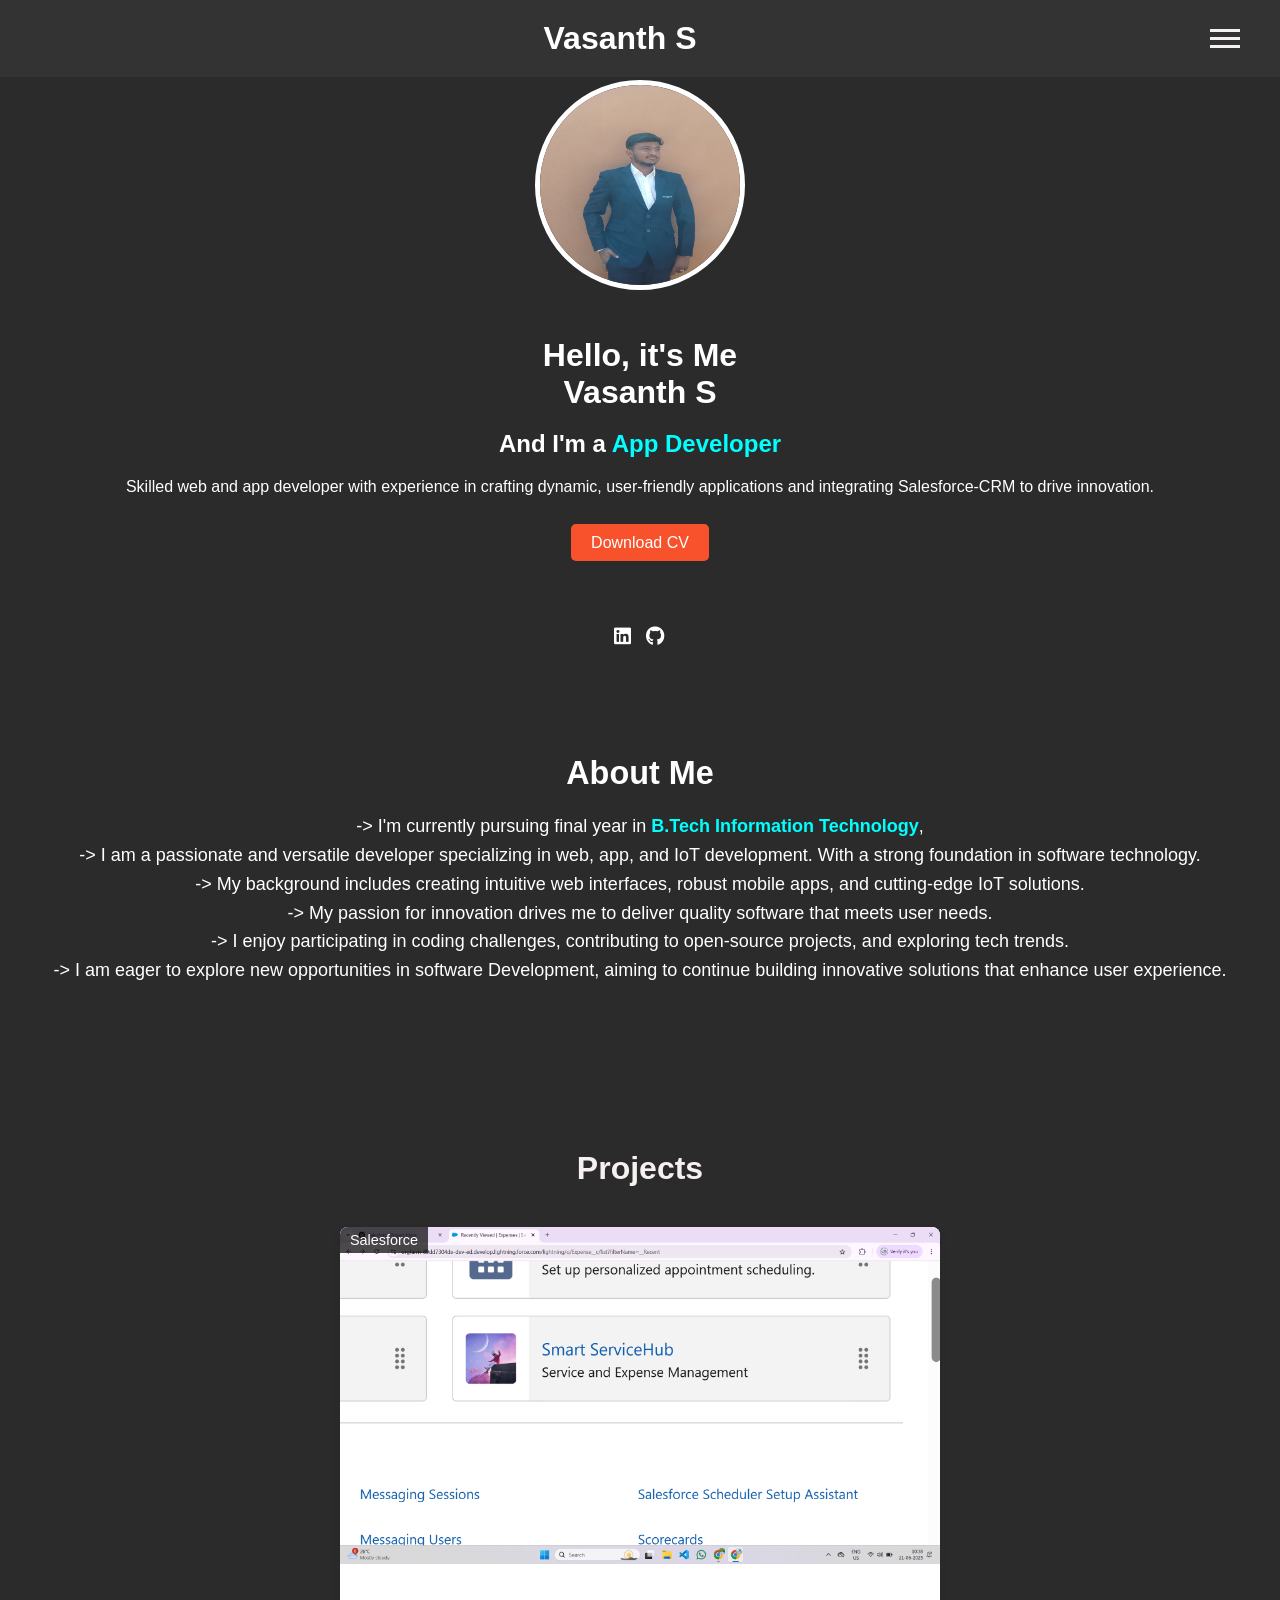
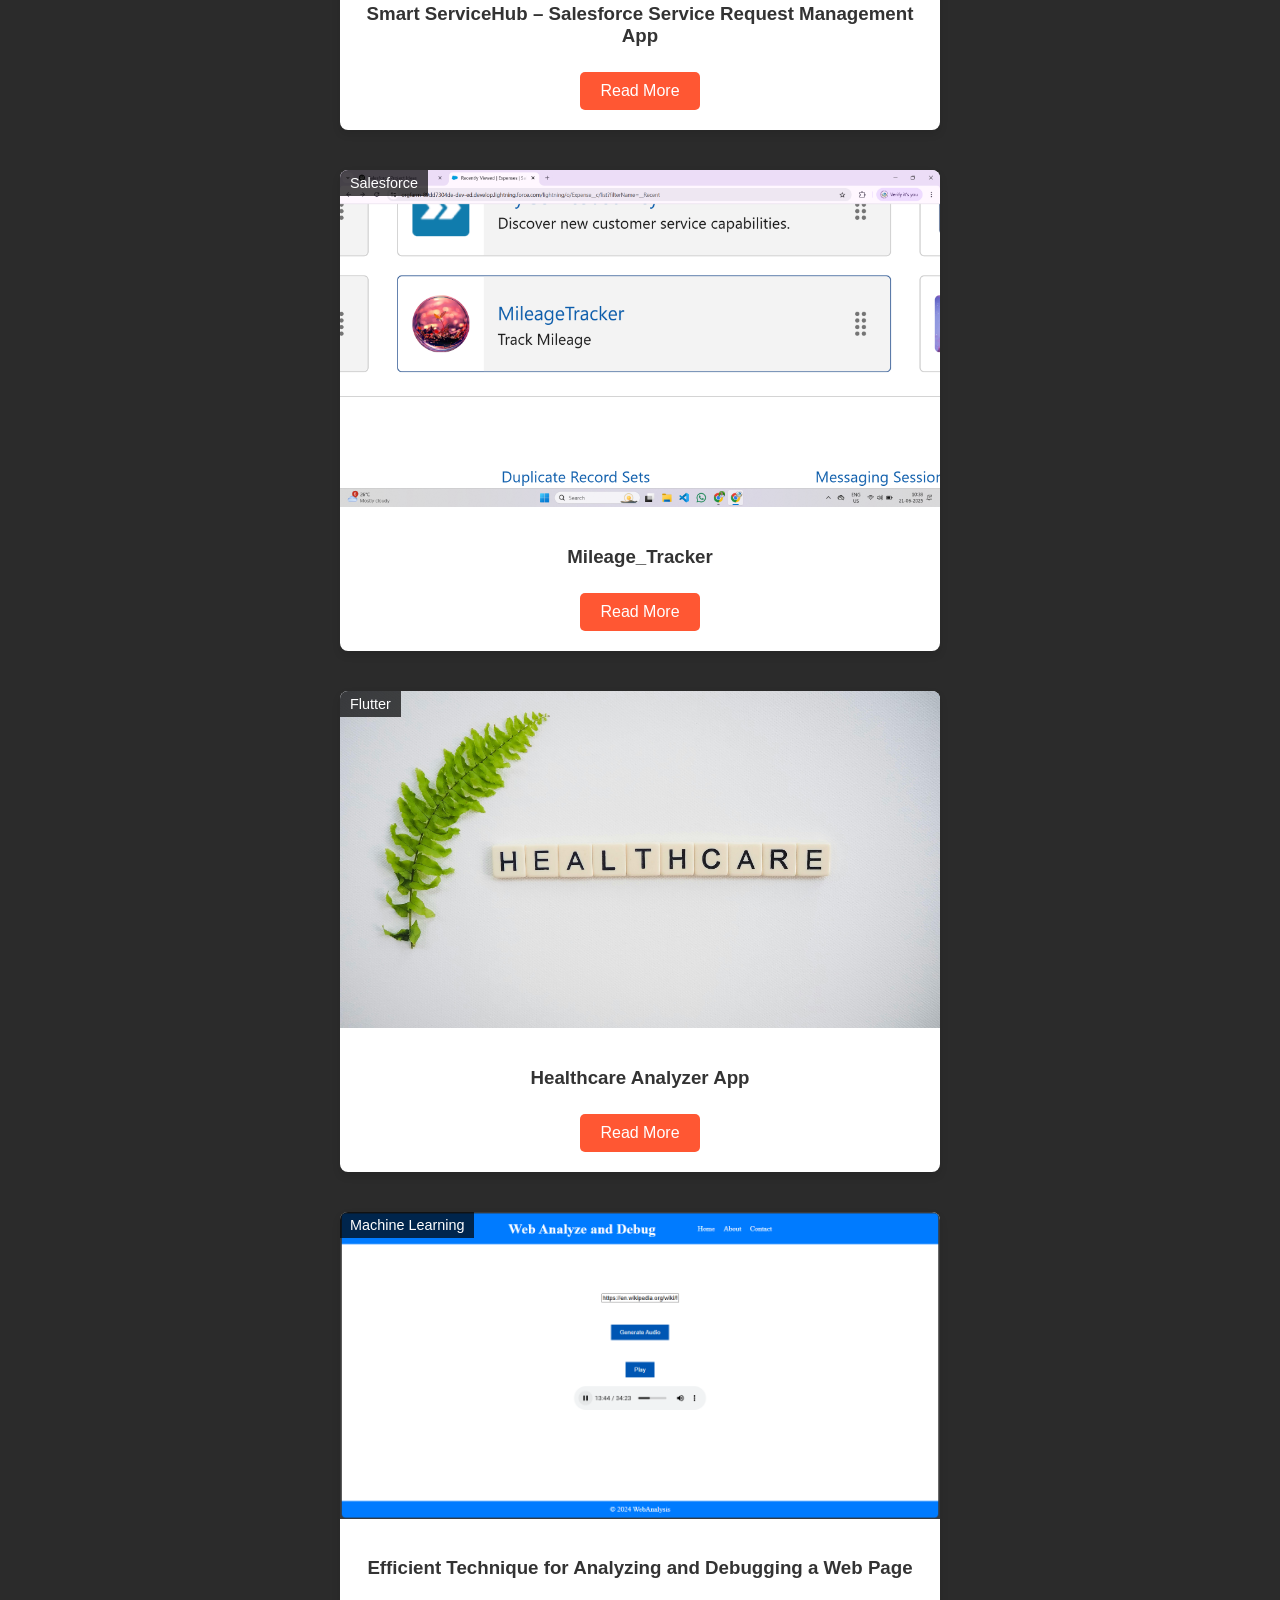
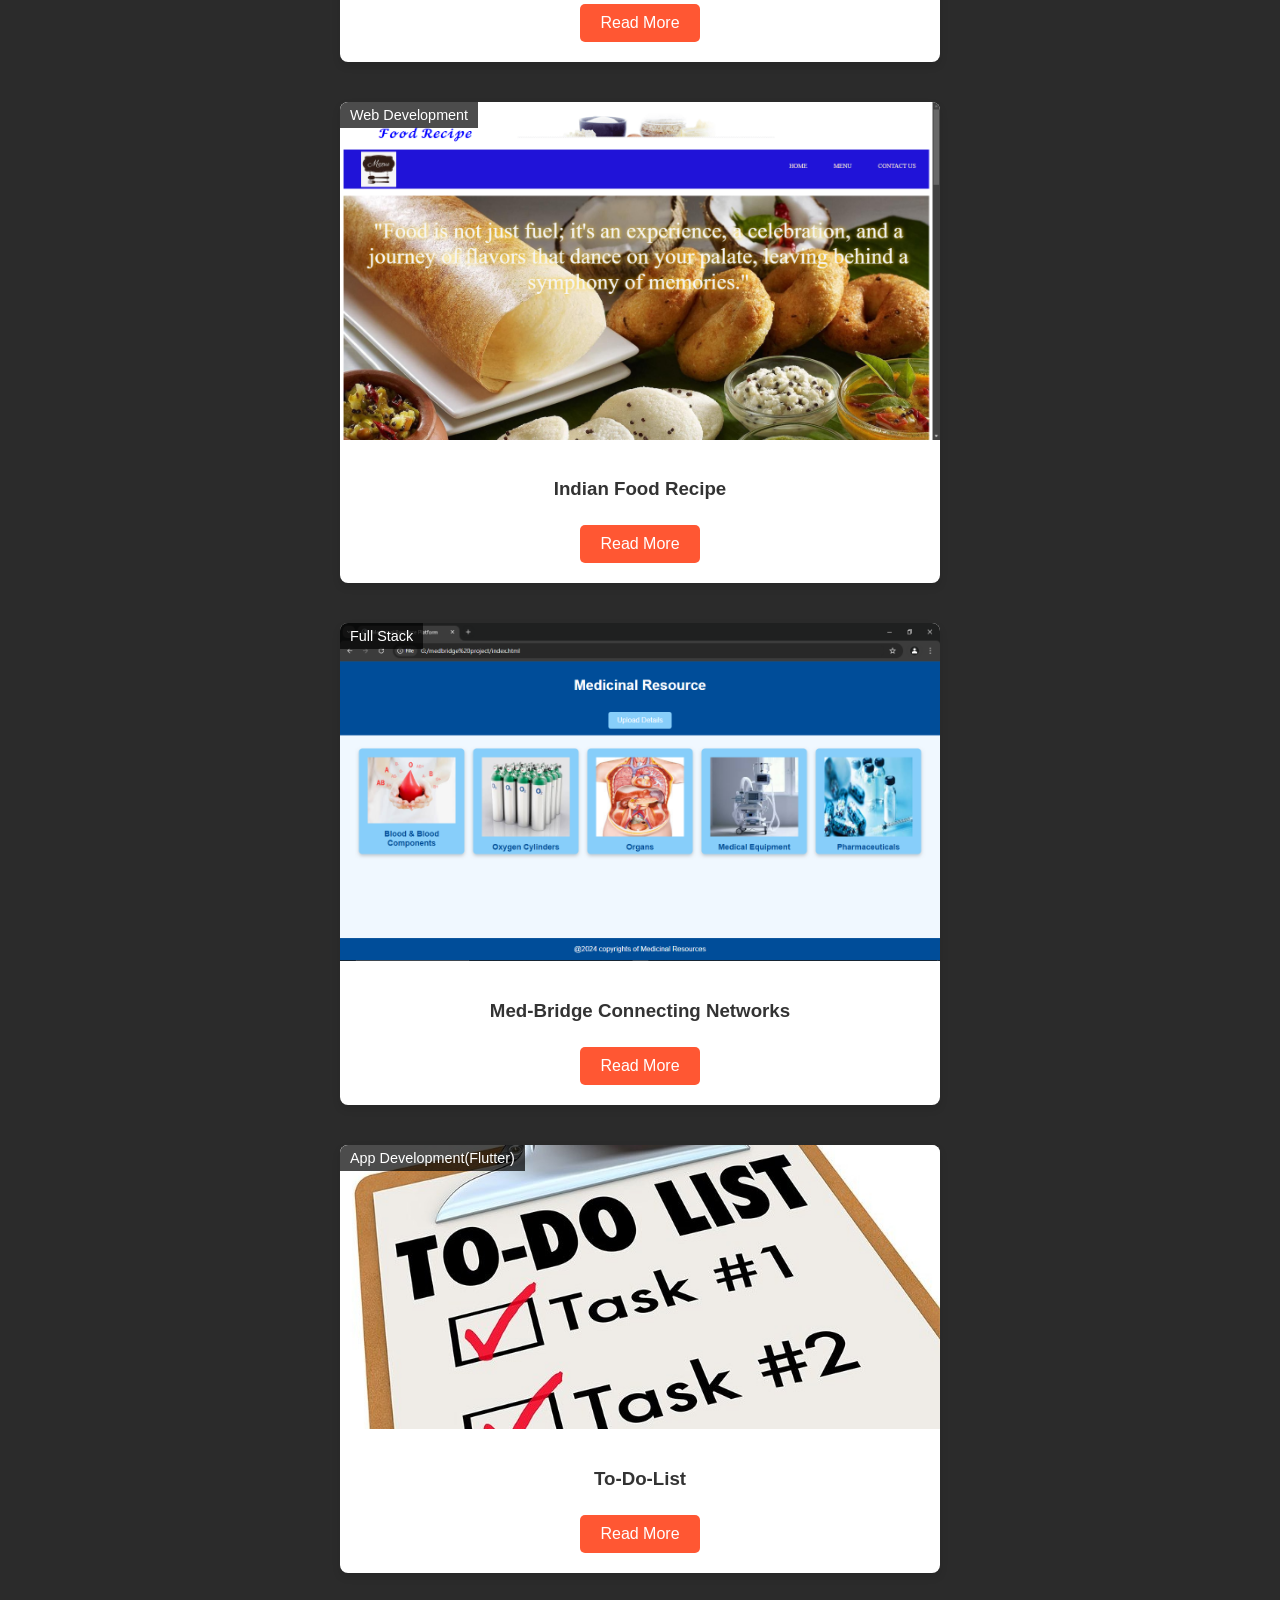
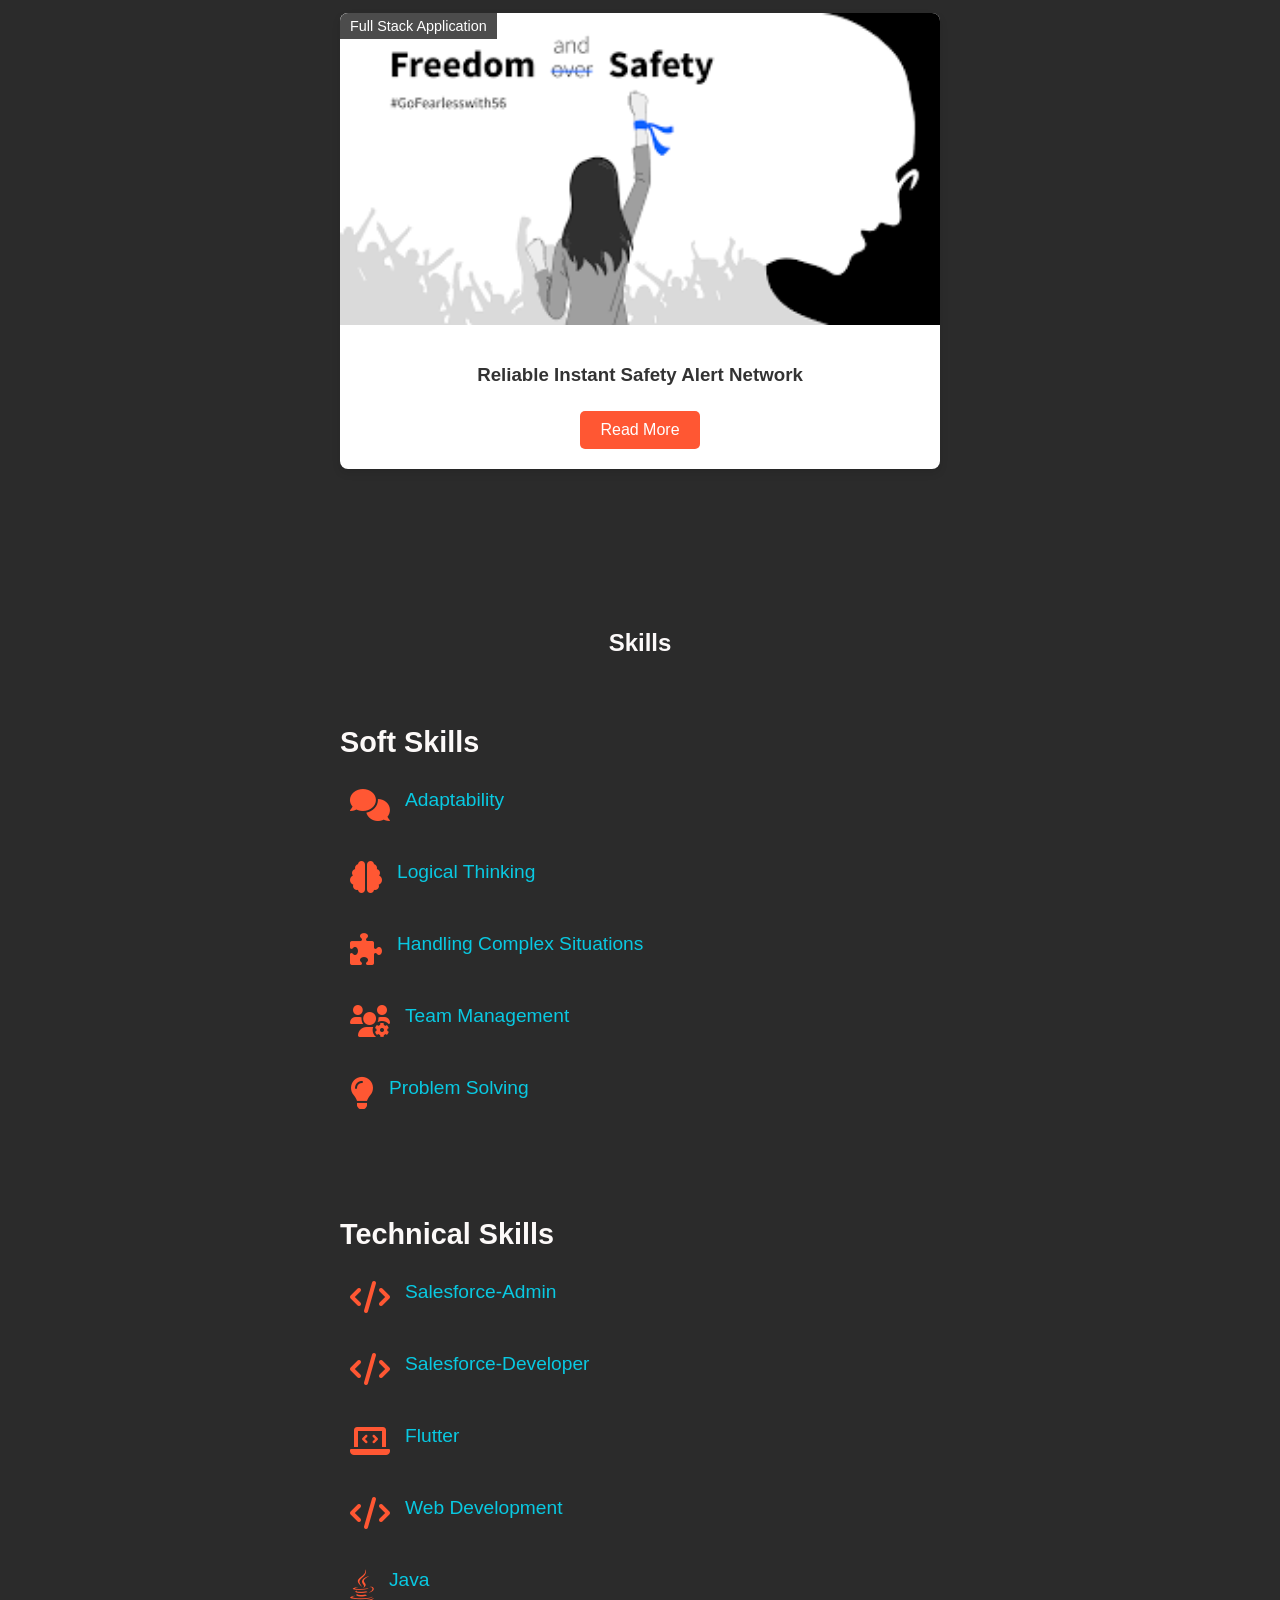
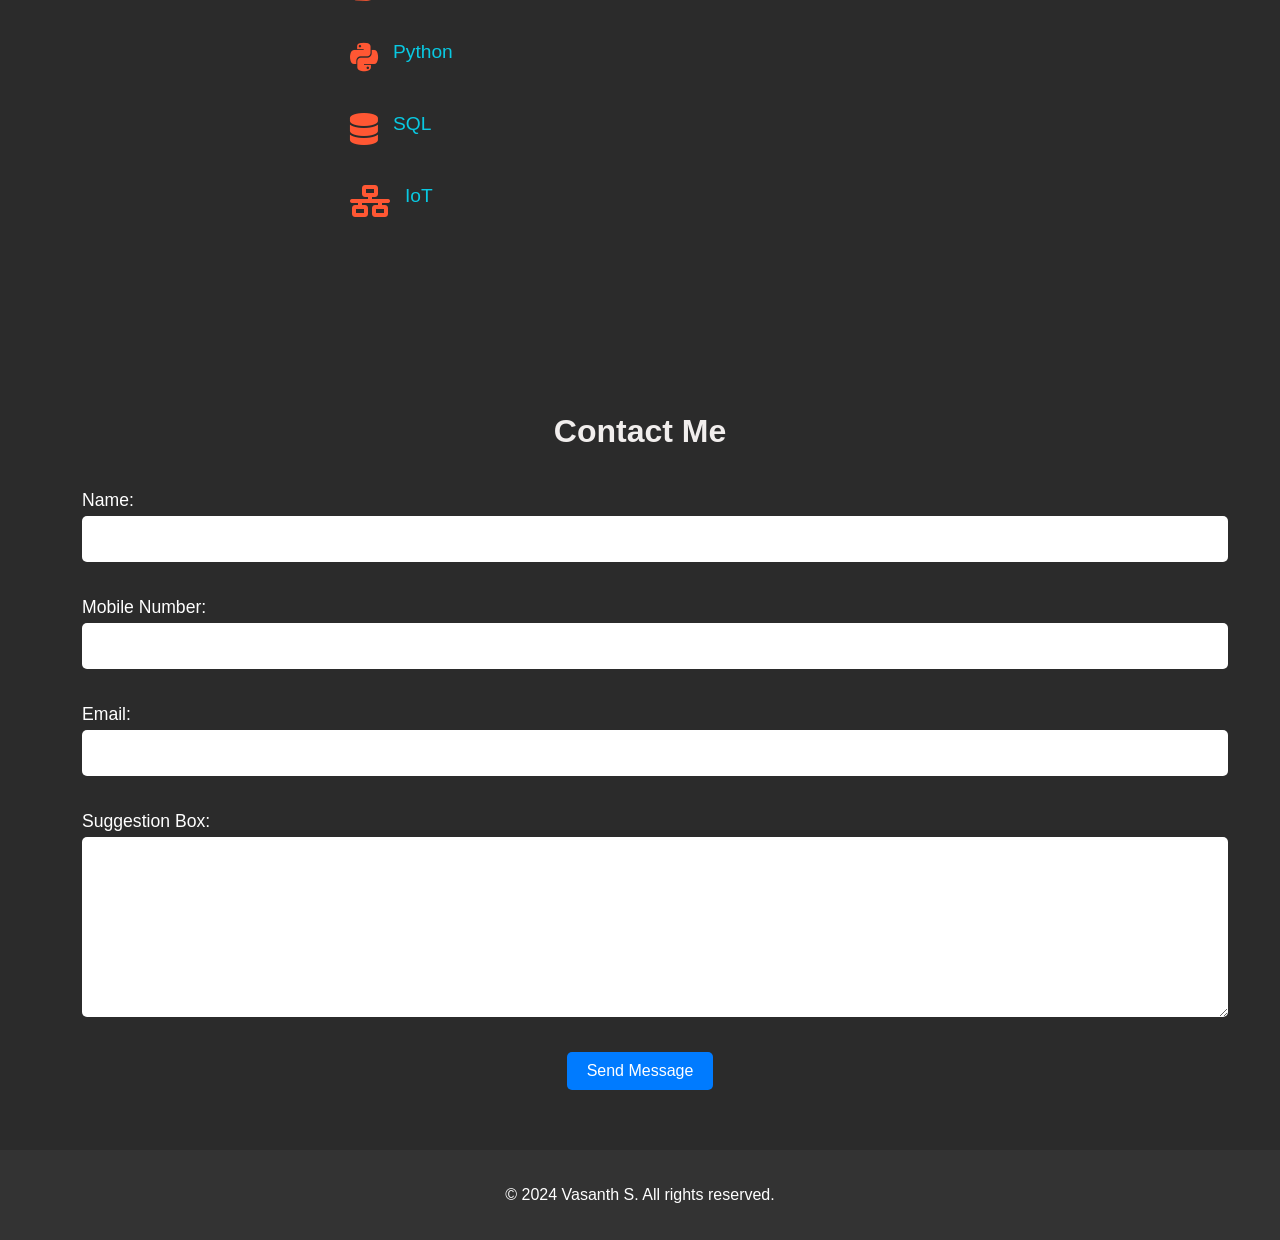
==== index.html @ 9c2713e1 "Update index.html" ====
<!DOCTYPE html>
<html lang="en">

<head>
  <meta charset="UTF-8">
  <meta name="viewport" content="width=device-width, initial-scale=1.0">

  <title>Vasanth Profile</title>
  <link rel="icon" href="./image/logo.png">
  <link rel="stylesheet" href="style.css">
  <!-- Updated Font Awesome CDN link -->
  <link rel="stylesheet" href="https://cdnjs.cloudflare.com/ajax/libs/font-awesome/6.0.0-beta3/css/all.min.css">
</head>

<body>
  <!-- Navigation Bar -->
  <nav class="navbar">
    <div class="container">
      <div class="brand">
        <a href="#"><b>Vasanth S</b></a>
      </div>
      <div class="hamburger-menu" onclick="toggleNav()">
        <span></span>
        <span></span>
        <span></span>
      </div>
      <ul class="nav-links">
        <li><a href="#home">Home</a></li>
        <li><a href="#about">About</a></li>
        <li><a href="#projects">Projects</a></li>
        <li><a href="#skills">Skills</a></li>
        <li><a href="#contact">Contact</a></li>
      </ul>
    </div>
  </nav>

  <!-- Side Navigation -->
  <div id="side-nav" class="side-nav">
    <a href="javascript:void(0)" class="closebtn" onclick="toggleNav()">&times;</a>
    <a href="#home" onclick="closeNav()">Home</a>
    <a href="#about" onclick="closeNav()">About</a>
    <a href="#projects" onclick="closeNav()">Projects</a>
    <a href="#skills" onclick="closeNav()">Skills</a>
    <a href="#contact" onclick="closeNav()">Contact</a>
  </div>

  <!-- Home Section -->
  <section id="home" class="home-section">
    <div class="container">
      <div class="home-content">
        <!-- Left side: Information -->
        <div class="info">
          <h1>Hello, it's Me<br>Vasanth S</h1>
          <h2>And I'm a <span class="text"></span></h2>
          <p>Skilled web and app developer with experience in crafting dynamic, user-friendly applications and integrating Salesforce-CRM to drive innovation.</p><br>
          <a href="./Vasanth_Resume_Image.pdf" download="Vasanth_Resume_Image.pdf" class="btn">Download CV</a>
          <br><br><br><br>
          <!-- Social Media Icons -->
          <div class="social-icons">
            <a href="https://www.linkedin.com/in/vasanth-s-5a1556246/" target="_blank" class="social-link">
              <i class="fab fa-linkedin"></i>
            </a>
            <a href="https://github.com/vasanthvnr" target="_blank" class="social-link">
              <i class="fab fa-github"></i>
            </a>
          </div>
        </div>
        <!-- Right side: Image -->
        <div class="image-container">
          <img src="./image/vasanthport.jpg" alt="Vasanth S" class="profile-image">
        </div>
      </div>
    </div>
  </section>

  <!-- About Section -->
  <section id="about" class="about-section">
    <div class="container">
      <div class="about-content">
        <div class="about-text">
          <h2>About Me</h2>
          <p>-> I'm currently pursuing final year in <b style="color: aqua;">B.Tech Information Technology</b>,<br>-> I am a passionate and versatile developer specializing in web, app, and IoT development. With a strong foundation in software technology.<br>-> My background includes creating intuitive web interfaces, robust mobile apps, and cutting-edge IoT solutions. <br>-> My passion for innovation drives me to deliver quality software that meets user needs. <br>-> I enjoy participating in coding challenges, contributing to open-source projects, and exploring tech trends. <br>-> I am eager to explore new opportunities in software Development, aiming to continue building innovative solutions that enhance user experience.</p>
        </div>
      </div>
    </div>
  </section>

  <!-- Projects Section -->
  <section id="projects" class="projects-section">
    <div class="container">
      <h2>Projects</h2>
      <div class="projects-grid">
         <!-- Project 1 -->
        <div class="project-card">
          <div class="project-domain">Salesforce</div>
          <img src="./image/ServiceHub.png" alt="ServiceHub">
          <div class="project-info">
            <h3>Smart ServiceHub – Salesforce Service Request Management App</h3>
            <a href="https://github.com/vasanthvnr/Smart-ServiceHub-Salesforce" class="read-more-btn">Read More</a>
          </div>
        </div>
         <!-- Project 2 -->
        <div class="project-card">
          <div class="project-domain">Salesforce</div>
          <img src="./image/Mileage_tracker.png" alt="Mileage Tracker">
          <div class="project-info">
            <h3>Mileage_Tracker</h3>
            <a href="https://www.linkedin.com/posts/vasanth-s-5a1556246_lightninguiapplication-salesforce-salesforcedeveloper-activity-7340769983829811200-o_sw?utm_source=share&utm_medium=member_desktop&rcm=ACoAADzzHMkB-2MlUiKPrvwFEKq-BdpG_4LM0is" class="read-more-btn">Read More</a>
          </div>
        </div>

         <!-- Project 3 -->
        <div class="project-card">
          <div class="project-domain">Flutter</div>
          <img src="./image/health_care.jpg" alt="Health_care">
          <div class="project-info">
            <h3>Healthcare Analyzer App</h3>
            <a href="https://github.com/vasanthvnr/health_care" class="read-more-btn">Read More</a>
          </div>
        </div>
        
        <!-- Project 4 -->
        <div class="project-card">
          <div class="project-domain">Machine Learning</div>
          <img src="./image/Web Analysis.png" alt="Web Page Analyzis">
          <div class="project-info">
            <h3>Efficient Technique for Analyzing and Debugging a Web Page</h3>
            <a href="https://github.com/vasanthvnr/Analysis-and-Debugging-Web-Page" class="read-more-btn">Read More</a>
          </div>
        </div>


        <!-- Project 5 -->
        <div class="project-card">
          <div class="project-domain">Web Development</div>
          <img src="./image/Indian food recipe.png" alt="Food Recipe">
          <div class="project-info">
            <h3>Indian Food Recipe</h3>
            <a href="https://github.com/vasanthvnr/Indian-Receipe-Book" class="read-more-btn">Read More</a>
          </div>
        </div>

        <!-- Project 6 -->
        <div class="project-card">
          <div class="project-domain">Full Stack</div>
          <img src="./image/medbridge.png" alt="Med-Bridge Connections">
          <div class="project-info">
            <h3>Med-Bridge Connecting Networks</h3>
            <a href="https://github.com/vasanthvnr/Med-Bridge-Connecting-Networks" class="read-more-btn">Read More</a>
          </div>
        </div>

        <!-- Project 7 -->
        <div class="project-card">
          <div class="project-domain">App Development(Flutter)</div>
          <img src="./image/todo-list.jpg" alt="To-Do-List">
          <div class="project-info">
            <h3>To-Do-List</h3>
            <a href="https://github.com/vasanthvnr/To-Do-App-using-Flutter" class="read-more-btn">Read More</a>
          </div>
        </div>

        <!-- Project 8 -->
        <div class="project-card">
          <div class="project-domain">Full Stack Application</div>
          <img src="./image/safety1.png" alt="Women_safety">
          <div class="project-info">
            <h3>Reliable Instant Safety Alert Network</h3>
            <a href="https://github.com/vasanthvnr/Women_Safety_App" class="read-more-btn">Read More</a>
          </div>
        </div>

      </div>
    </div>
  </section>

  <!-- Skills Section -->
  <section id="skills" class="skills-section">
    <div class="container">
      <h2>Skills</h2>
      <div class="skills-content">
        <!-- Left Side: Soft Skills -->
        <div class="skills-column normal-skills">
          <h3>Soft Skills</h3>
          <div class="skill">
            <i class="fas fa-comments skill-icon"></i>
            <span>Adaptability</span>
          </div>
          <div class="skill">
            <i class="fas fa-brain skill-icon"></i>
            <span>Logical Thinking</span>
          </div>
          <div class="skill">
            <i class="fas fa-puzzle-piece skill-icon"></i>
            <span>Handling Complex Situations</span>
          </div>
          <div class="skill">
            <i class="fas fa-users-cog skill-icon"></i>
            <span>Team Management</span>
          </div>
          <div class="skill">
            <i class="fas fa-lightbulb skill-icon"></i>
            <span>Problem Solving</span>
          </div>
        </div>

        <!-- Right Side: Technical Skills -->
        <div class="skills-column technical-skills">
          <h3>Technical Skills</h3>
          <div class="skill">
            <i class="fas fa-code skill-icon"></i>
            <span>Salesforce-Admin</span>
          </div>
          <div class="skill">
            <i class="fas fa-code skill-icon"></i>
            <span>Salesforce-Developer</span>
          </div>
           <div class="skill">
            <i class="fas fa-laptop-code skill-icon"></i>
            <span>Flutter</span>
          </div>
          <div class="skill">
            <i class="fas fa-code skill-icon"></i>
            <span>Web Development</span>
          </div>
          <div class="skill">
            <i class="fab fa-java skill-icon"></i>
            <span>Java</span>
          </div>
          <div class="skill">
            <i class="fab fa-python skill-icon"></i>
            <span>Python</span>
          </div>
          <div class="skill">
            <i class="fas fa-database skill-icon"></i>
            <span>SQL</span>
          </div>
          <div class="skill">
            <i class="fas fa-network-wired skill-icon"></i>
            <span>IoT</span>
          </div>
          
        </div>
      </div>
    </div>
  </section>

  <!-- Contact Section -->
<section id="contact" class="contact-section">
    <div class="container contact-container">

        <!-- Right side - Form -->
        <div class="contact-right">
            <h2>Contact Me</h2>
            <form id="contact-form" class="contact-form">
                <div class="form-group">
                    <label for="name">Name:</label>
                    <input type="text" id="name" name="name" required>
                </div>
                <div class="form-group">
                    <label for="mobile">Mobile Number:</label>
                    <input type="tel" id="mobile" name="mobile" required>
                </div>
                <div class="form-group">
                    <label for="email">Email:</label>
                    <input type="email" id="email" name="email" required>
                </div>
                <div class="form-group">
                    <label for="message">Suggestion Box:</label>
                    <textarea id="message" name="message" rows="4" required></textarea>
                </div>
                <button type="submit" class="submit-btn">Send Message</button>
            </form>
        </div>
    </div>
</section>
    <!-- Footer -->
    <footer>
        <p>&copy; 2024 Vasanth S. All rights reserved.</p>
    </footer>

    <!-- JavaScript -->
    <script src="script.js"></script>
</body>
</html>
---- style.css ----
/* General Styles */
body {
  font-family: 'Arial', sans-serif;
  margin: 0;
  padding: 0;
  box-sizing: border-box;
  scroll-behavior: smooth;
  background-color: #2b2b2b; /* Unique background color */
  min-height: 100vh; /* Ensure body takes full height */
  display: flex;
  flex-direction: column; /* Allow footer to stay at bottom */
}

html {
  scroll-behavior: smooth; /* This ensures smooth scrolling */
}

section {
  scroll-margin-top: 100px; /* Adjust this value based on your header's height */
}


/* General Navigation Bar Styles */
.navbar {
  width: 100%;
  padding: 20px 0;
  background-color: #333;
  position: fixed;
  top: 0;
  left: 0;
  z-index: 1000; /* Ensure the navbar stays above the content */
}

.navbar .container {
  display: flex;
  justify-content: space-between;
  align-items: center;
}

/* Brand Styles */
.brand a {
  color: #fff;
  font-size: 2em;
  text-decoration: none;
  padding-left: 35px;
}

/* Navigation Links */
.nav-links {
  list-style: none;
  display: flex;
  gap: 20px;
  padding-right: 40px;
}

.nav-links a {
  color: #fff;
  text-decoration: none;
  font-size: 1em;
  transition: color 0.3s;
}

.nav-links a:hover {
  color: #0cadec;
}

/* Hamburger Menu (Hidden by Default) */
.hamburger-menu {
  display: none;
  cursor: pointer;
}

.hamburger-menu span {
  display: block;
  width: 30px;
  height: 3px;
  margin: 5px;
  background-color: #f5f1f1;
}
 

/* Side Navigation Styles */
.side-nav {
  height: 100%;
  width: 0;
  position: fixed;
  top: 0;
  right: 0;
  background-color: #333131;
  overflow-x: hidden;
  transition: width 0.5s ease;
  z-index: 2000; /* Ensure side-nav appears above everything */
  padding-top: 60px;
}

/* Side navigation links */
.side-nav a {
  padding: 8px 8px 8px 32px;
  text-decoration: none;
  font-size: 25px;
  color: #fafafa;
  display: block;
  transition: 0.3s;
}

.side-nav a:hover {
  color: #fa4903;
}

/* Close button */
.side-nav .closebtn {
  position: absolute;
  top: 10px;
  right: 25px;
  font-size: 36px;
  color: #fafafa;
}

/* Side Navigation Open */
.side-nav.open {
  width: 250px; /* Open the side nav */
}

/* Prevent body scroll when side-nav is open */
body.side-nav-open {
  overflow: hidden;
}

/* Media Query for Devices Below 1280px */
@media screen and (max-width: 1280px) {
  .nav-links {
    display: none; /* Hide nav links for smaller screens */
  }

  .hamburger-menu {
    display: block; /* Show hamburger menu on smaller screens */
    padding-right: 35px;
  }

  .brand {
    text-align: center;
    width: 100%;
  }
}
/* Prevent horizontal scroll */
html, body {
  margin: 0;
  padding: 0;
  overflow-x: hidden; /* Prevent horizontal scrolling */
  width: 100%;
}
/* Side Navigation Styles */
.side-nav {
  height: 100%;
  width: 0;
  position: fixed;
  top: 0;
  right: 0;
  background-color: #474646;
  overflow-x: hidden;
  transition: width 0.5s ease;
  z-index: 2000; /* Ensure side-nav appears above everything */
  padding-top: 60px;
}

/* Side navigation open */
.side-nav.open {
  width: 250px; /* Open the side nav */
}



/* Home Section Styles */
.home-section {
  height: 100vh;
  display: flex;
  align-items: center;
  justify-content: center;
  position: relative;
  margin-top: 60px; /* Adjust for navbar */
  background-color: #2b2b2b; /* Same background color */
}

.home-content {
  display: flex;
  align-items: center;
  justify-content: space-between;
  width: 80%;
  max-width: 1200px;
  margin: auto;
}

.info {
  flex: 1;
  color: #fff;
  animation: fadeInLeft 1s ease-in-out;
}

.info h1 {
  font-size: 2.5em;
  margin-bottom: 10px;
}

.info p {
  font-size: 1.2em;
  margin-bottom: 20px;
}

.info h2 span {
  color: aqua;
}

.btn {
  padding: 10px 20px;
  background-color: #f8522c;
  color: #fff;
  text-decoration: none;
  border-radius: 5px;
  transition: background-color 0.3s;
}

.btn:hover {
  background-color: #ff1c03;
}

/* Social Media Icons */
.social-icons {
  margin-top: 20px;
  display: flex; /* Use flexbox for alignment */
  align-items: center; /* Center icons vertically */
}

.social-link {
  color: #fff;
  font-size: 1.2em; /* Increase size for better visibility */
  margin-right: 20px;
  transition: color 0.3s;
}

.social-link:hover {
  color: #07f4fc; /* Change color on hover */
}

.social-link:last-child {
  margin-right: 0; /* Remove margin from the last icon */
}

/* Image Container */
.image-container {
  flex: 1;
  display: flex;
  justify-content: center;
  align-items: center;
  animation: fadeInRight 1s ease-in-out;
}

.profile-image {
  width: 300px;
  height: 300px;
  border-radius: 50%;
  border: 5px solid #fff;
  animation: glow 2s infinite alternate, float 4s ease-in-out infinite;
}

/* Glow effect */
@keyframes glow {
  from {
    box-shadow: 0 0 15px #ff5733;
  }
  to {
    box-shadow: 0 0 25px #ff5733, 0 0 35px #ff5733, 0 0 45px #ff5733;
  }
}

/* Floating animation */
@keyframes float {
  0%, 100% {
    transform: translateY(0px);
  }
  50% {
    transform: translateY(-20px);
  }
}

/* Fade in animations */
@keyframes fadeInLeft {
  from {
    opacity: 0;
    transform: translateX(-50px);
  }
  to {
    opacity: 1;
    transform: translateX(0);
  }
}

@keyframes fadeInRight {
  from {
    opacity: 0;
    transform: translateX(50px);
  }
  to {
    opacity: 1;
    transform: translateX(0);
  }
}

/* Media Query for devices below 1280px */
@media screen and (max-width: 1280px) {
  .home-section {
    height: auto; /* Allow the section to grow with content */
    padding-top: 120px; /* Ensure space for the header */
    padding: 20px; /* Add padding to adjust layout */
  }

  .home-content {
    flex-direction: column; /* Stack logo and information vertically */
    width: 100%; /* Use full width of the container */
    align-items: center; /* Center items horizontally */
  }

  .image-container {
    order: -1; /* Move the image container to the top */
    margin-bottom: 20px; /* Space between the image and info */
    animation: none; /* Disable animation for better performance on smaller screens */
  }

  .profile-image {
    width: 200px; /* Adjust image size for smaller screens */
    height: 200px;
  }

  .info {
    text-align: center; /* Center-align text */
    animation: none; /* Disable animation for better performance on smaller screens */
  }

  .info h1 {
    font-size: 2em; /* Adjust font size for smaller screens */
  }

  .info p {
    font-size: 1em; /* Adjust font size for smaller screens */
  }

  .social-icons {
    justify-content: center; /* Center the social media icons */
    margin-top: 20px; /* Adjust spacing if needed */
  }

  .social-link {
    margin-right: 15px; /* Adjust spacing between icons */
  }
  
  .social-link:last-child {
    margin-right: 0; /* Remove margin from the last icon */
  }
}





/* About Section Styles */
.about-section {
  padding: 60px 20px;
  background-color: #2b2b2b; /* Same background color as home section */
  opacity: 0; /* Initially hidden for animation */
  transition: opacity 1s ease-out;
  color:  white ;
}

.about-section.visible {
  opacity: 1; /* Make section visible */
}

/* About Section */
.about-section {
  padding: 60px 20px;
 
}

.about-content {
  display: flex;
  align-items: center;
  justify-content: space-between;
  flex-wrap: wrap;
  padding-right: 100px;
}

.about-image {
  flex: 1;
  width: 200px;
  height: 100px;
  padding-left: 200px;
  padding-bottom:200px;
}

.about-image img {
 
  width: 200px;
  height: 100px;
  height: auto;
  border-radius: 8px;
  padding-left: 1cm;
}

.about-text {
  flex: 1;
  padding-left: 10px;
}

.about-text h2 {
  font-size: 2em;
  font-weight: bold;
  margin-bottom: 20px;
}

.about-text p {
  font-size: 1.1em;
  line-height: 1.6;
}

.about-content {
  display: flex;
  align-items: center;
  justify-content: space-between;
}

.about-image {
  opacity: 0;
  transform: translateX(-100%);
  transition: all 0.8s ease;
}

.about-text {
  font-size: 18px;
  font-family: Arial, sans-serif;
}

/* Animation when the section comes into view */
.about-section.show .about-image {
  opacity: 1;
  transform: translateX(0);
}

/* Typing effect */
@keyframes typing {
  from {
      width: 0;
  }
  to {
      width: 100%;
  }
}

@keyframes blink {
  0% {
      border-right-color: transparent;
  }
  50% {
      border-right-color: black;
  }
  100% {
      border-right-color: transparent;
  }
}

#about-text {
  display: inline-block;
  border-right: 2px solid black;
  white-space: nowrap;
  overflow: hidden;
  font-family: Arial, sans-serif;
  font-size: 18px;
  animation: blink 0.7s infinite;
}
/* Media Query for devices below 1280px */
@media screen and (max-width: 1280px) {
  .about-content {
    flex-direction: column; /* Stack text and image vertically */
    padding-right: 0; /* Remove right padding */
  }

  .about-image {
    display: none; /* Hide the image */
  }

  .about-text {
    text-align: center; /* Center the text */
    padding: 0 20px; /* Add some padding for better readability */
  }

  .about-text h2 {
    font-size: 1.8em; /* Adjust heading size */
  }

  .about-text p {
    font-size: 1em; /* Adjust paragraph size for smaller screens */
  }
}





/* Projects Section */
.projects-section {
  padding: 60px 0;
  background-color: #2b2b2b;
  text-align: center;
}

.projects-section h2 {
  font-size: xx-large;
  margin-bottom: 40px;
  color: #f7f0f0;
}

.projects-grid {
  display: flex;
  flex-wrap: wrap;
  gap: 20px;
  justify-content: center;
}

/* Project Card */
.project-card {
  background-color: #fff;
  border-radius: 8px;
  overflow: hidden;
  width: 30%;
  position: relative;
  box-shadow: 0 4px 8px rgba(0, 0, 0, 0.1);
  transition: transform 0.3s ease, box-shadow 0.3s ease;
  animation: fadeIn 1s ease-in-out;
}

.project-card:hover {
  transform: translateY(-10px);
  box-shadow: 0 8px 16px rgba(0, 0, 0, 0.2);
}

.project-domain {
  position: absolute;
  top: 0;
  left: 0;
  background-color: rgba(0, 0, 0, 0.7);
  color: #fff;
  padding: 5px 10px;
  font-size: 0.9em;
  z-index: 1;
}

.project-card img {
  width: 100%;
  height: auto;
  display: block;
}

.project-info {
  padding: 20px;
  position: relative;
  display: flex;
  flex-direction: column;
  align-items: center;
}

.project-info h3 {
  margin-bottom: 10px;
  color: #333;
}

/* Read More Button */
.read-more-btn {
  display: inline-block;
  padding: 10px 20px;
  background-color: #ff5733;
  color: #fff;
  text-decoration: none;
  border-radius: 5px;
  transition: background-color 0.3s ease;
  margin-top: 15px;
}

.read-more-btn:hover {
  background-color: #e74c3c;
}

/* Fade-in animation */
@keyframes fadeIn {
  from {
    opacity: 0;
    transform: translateY(20px);
  }
  to {
    opacity: 1;
    transform: translateY(0);
  }
}

/* Media Query for devices below 1280px */
@media screen and (max-width: 1280px) {
  .projects-grid {
    flex-direction: column; /* Stack projects vertically */
    align-items: center; /* Center projects horizontally */
  }

  .project-card {
    width: 100%; /* Make each project take full width */
    max-width: 600px; /* Adjust max width to fit screen */
    margin-bottom: 20px; /* Add space between projects */
  }
}


/* Skills Section */
.skills-section {
  padding: 60px 0;
  background-color:#2b2b2b;
  text-align: center;
}

.skills-section h2 {
  margin-bottom: 40px;
  color: #fcf9f9;
}

.skills-content {
  display: flex;
  justify-content: space-between;
  align-items: flex-start;
  flex-wrap: wrap;
  gap: 30px;
  max-width: 1200px;
  margin: auto;
}

.skills-column {
  width: 45%;
  text-align: left;
  animation: fadeInUp 1s ease-in-out;
}

.skills-column h3 {
  font-size: 1.8em;
  margin-bottom: 20px;
  color: #fcf9f8;
}

.skill {
  display: flex;
  align-items: left;
  margin-bottom: 20px;
  padding: 10px;
  transition: background-color 0.3s, transform 0.3s;
}

.skill-icon {
  font-size: 2em;
  color: #ff5733;
  margin-right: 15px;
  transition: transform 0.3s;
}

.skill span {
  font-size: 1.2em;
  color: #09c9e2;
}

.skill:hover {
  background-color: #080808;
  transform: translateX(10px);
  border-radius: 5px;
}

.skill:hover .skill-icon {
  transform: scale(1.2);
  color: #e74c3c;
}

/* Fade-in-up animation */
@keyframes fadeInUp {
  from {
      opacity: 0;
      transform: translateY(20px);
  }
  to {
      opacity: 1;
      transform: translateY(0);
  }
}
/* Media Query for devices below 1280px */
@media screen and (max-width: 1280px) {
  .skills-content {
    flex-direction: column; /* Stack skills columns vertically */
    align-items: center; /* Center columns */
  }

  .skills-column {
    width: 100%; /* Make each column take full width */
    max-width: 600px; /* Limit the maximum width */
    margin-bottom: 20px; /* Add space between the columns */
  }

  /* Ensure soft skills are displayed first */
  .skills-column.soft-skills {
    order: -1; /* Show soft skills first */
  }

  .skills-column.technical-skills {
    order: 1; /* Show technical skills second */
  }
}


/* Contact Section */
.contact-section {
  padding: 60px 20px;
  background-color: #2b2b2b;
  color: #fff;
  text-align: center;
}

.contact-section h2 {
  margin-bottom: 40px;
  color: #f1eeed;
  font-size: 2.5em;
}

/* Contact Form */
.contact-form {
  display: flex;
  flex-direction: column;
  align-items: center;
  gap: 20px;
  max-width: 600px;
  width: 100%; /* Adjusts to device width */
  margin: 0 auto;
  padding: 0 20px;
}

.form-group {
  width: 100%;
  display: flex;
  flex-direction: column;
  align-items: flex-start;
}

.form-group label {
  margin-bottom: 5px;
  font-size: 1.1em;
}

.form-group input,
.form-group textarea {
  width: 100%;
  padding: 15px;
  border: none;
  border-radius: 5px;
  font-size: 1em;
}

.form-group textarea {
  height: 150px;
}

.submit-btn {
  padding: 12px 25px;
  background-color: #ff5733;
  color: #fff;
  border: none;
  border-radius: 5px;
  cursor: pointer;
  transition: background-color 0.3s;
}

.submit-btn:hover {
  background-color: #e74c3c;
}

/* Media Queries */
@media screen and (max-width: 1280px) {
  .contact-section h2 {
    font-size: 2em;
  }

  .contact-form {
    max-width: 90%; /* Wider form on smaller screens */
    padding: 0 10px;
  }

  .form-group input,
  .form-group textarea {
    font-size: 0.9em;
  }

  .submit-btn {
    font-size: 1em;
    padding: 10px 20px;
  }
}

@media screen and (max-width: 880px) {
  .contact-section h2 {
    font-size: 1.8em;
  }

  .form-group input,
  .form-group textarea {
    padding: 10px;
    font-size: 0.85em;
  }

  .submit-btn {
    font-size: 0.9em;
    padding: 8px 18px;
  }
}

.contact-container {
    display: flex;
    align-items: center;
    justify-content: center;
    gap: 40px;
    flex-wrap: wrap;
}

.contact-left,
.contact-right {
    flex: 1;
    min-width: 300px;
}

.contact-image {
    max-width: 100%;
    height: auto;
    border-radius: 10px;
}

.contact-form {
    display: flex;
    flex-direction: column;
}

.form-group {
    margin-bottom: 15px;
}

.submit-btn {
    padding: 10px 20px;
    background-color: #007BFF; /* Customize color */
    color: #fff;
    border: none;
    cursor: pointer;
    border-radius: 5px;
}

.submit-btn:hover {
    background-color: #0056b3;
}


/* Footer Styles */
footer {
  background-color: #333;
  color: #fff;
  text-align: center;
  padding: 20px 0;
  position: relative;
  width: 100%;
  margin-top: auto; /* Push footer to the bottom */
}
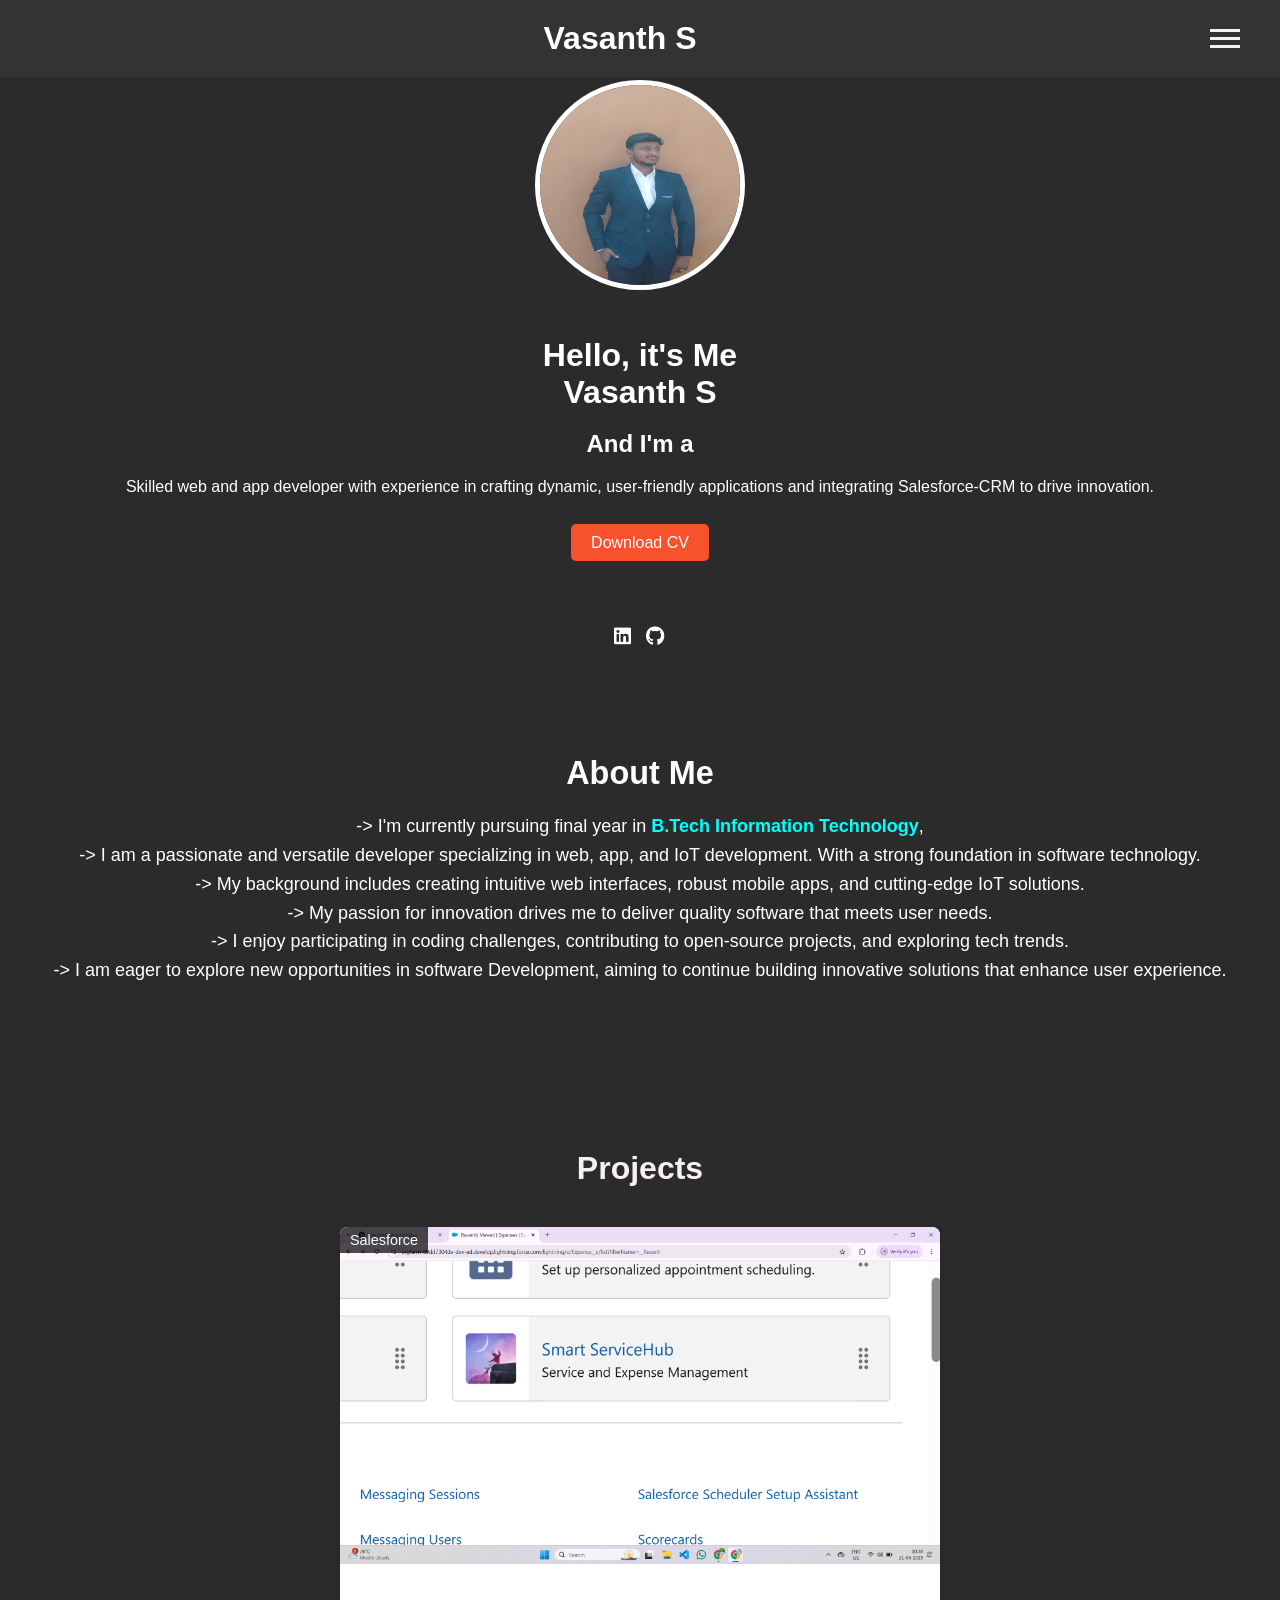
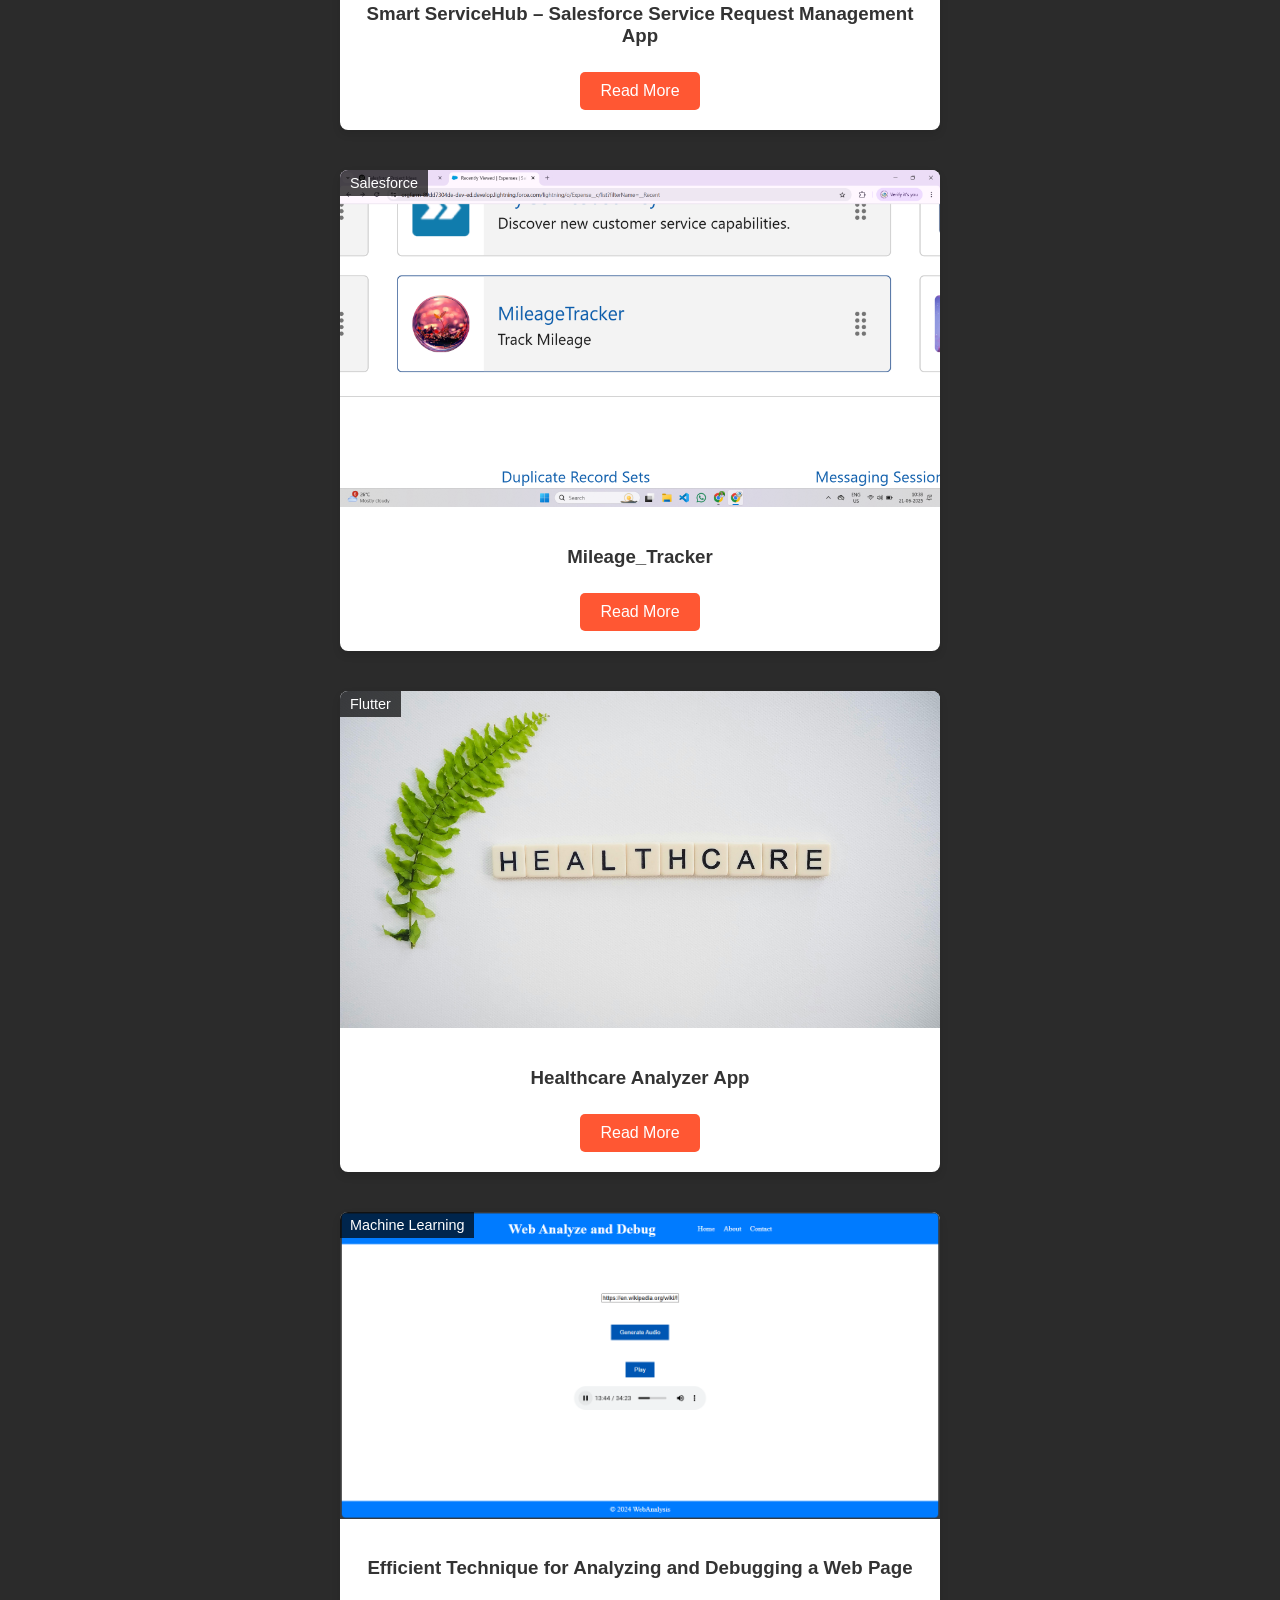
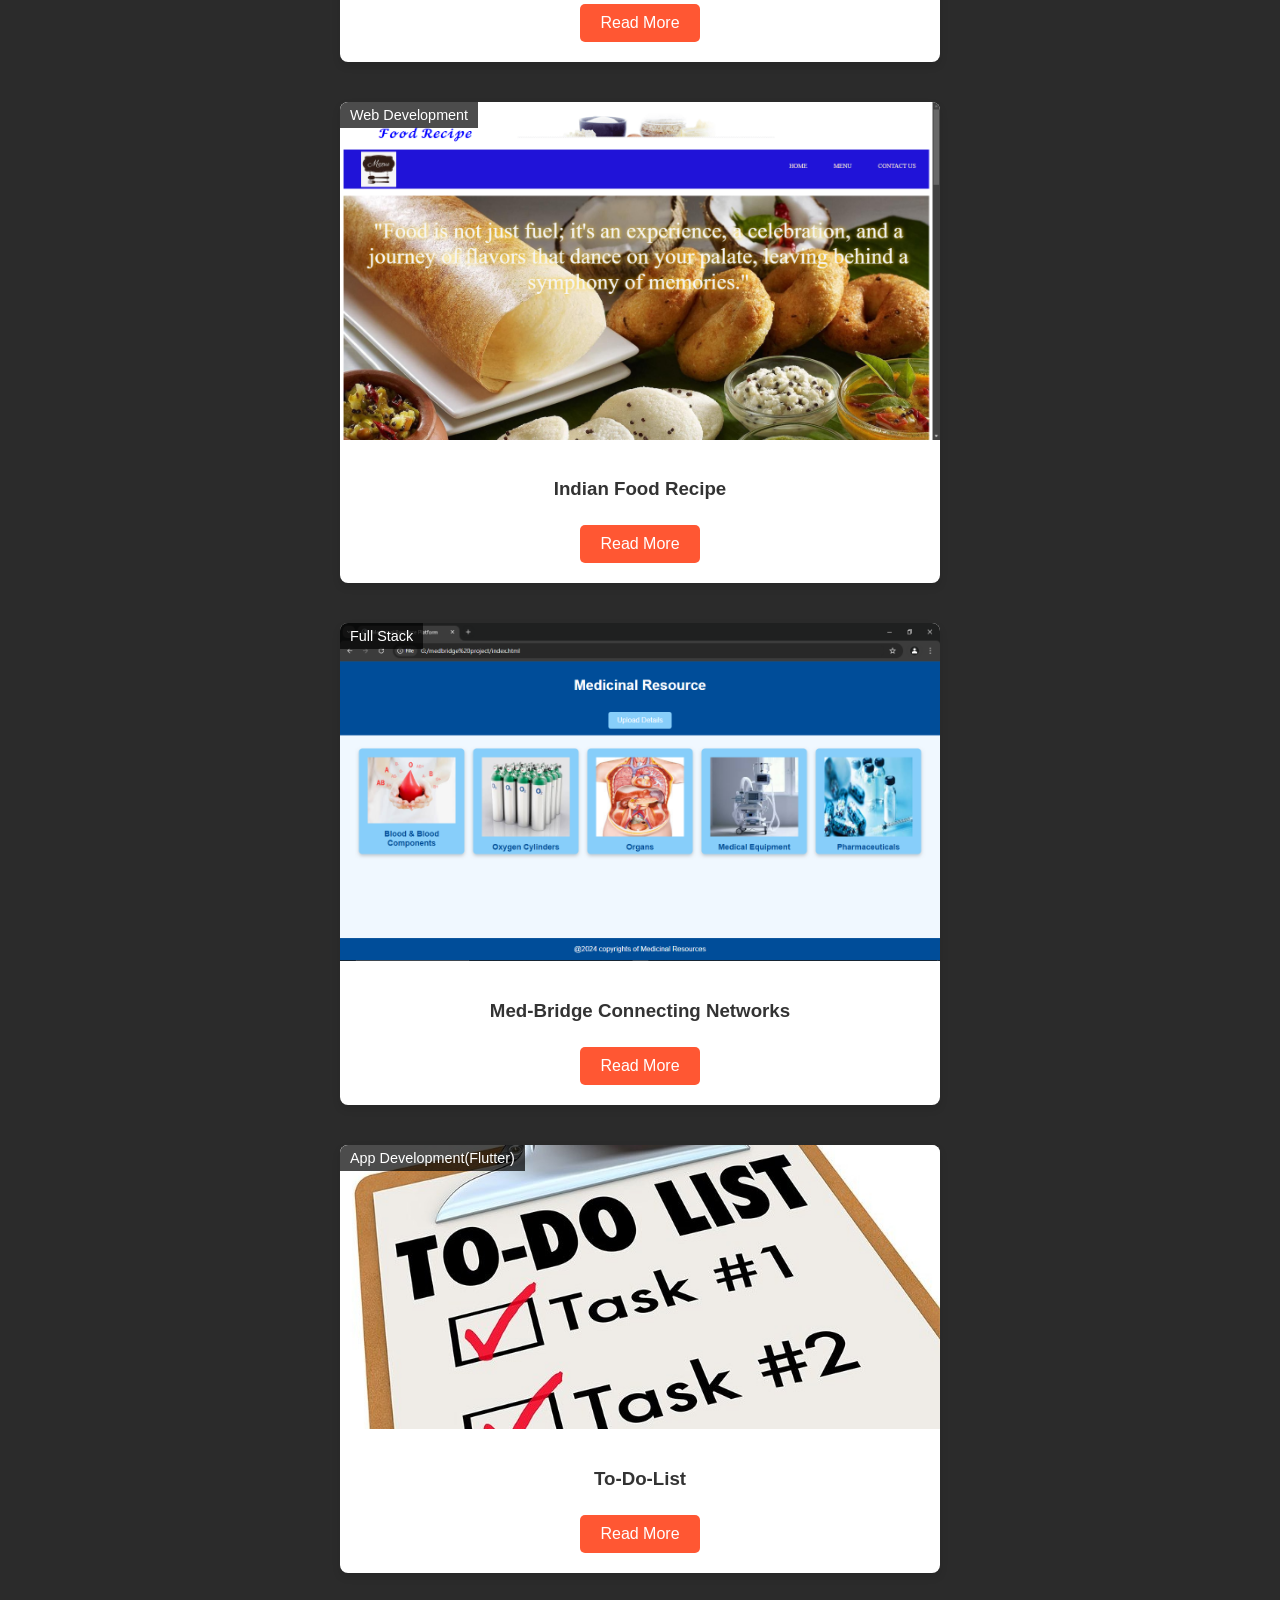
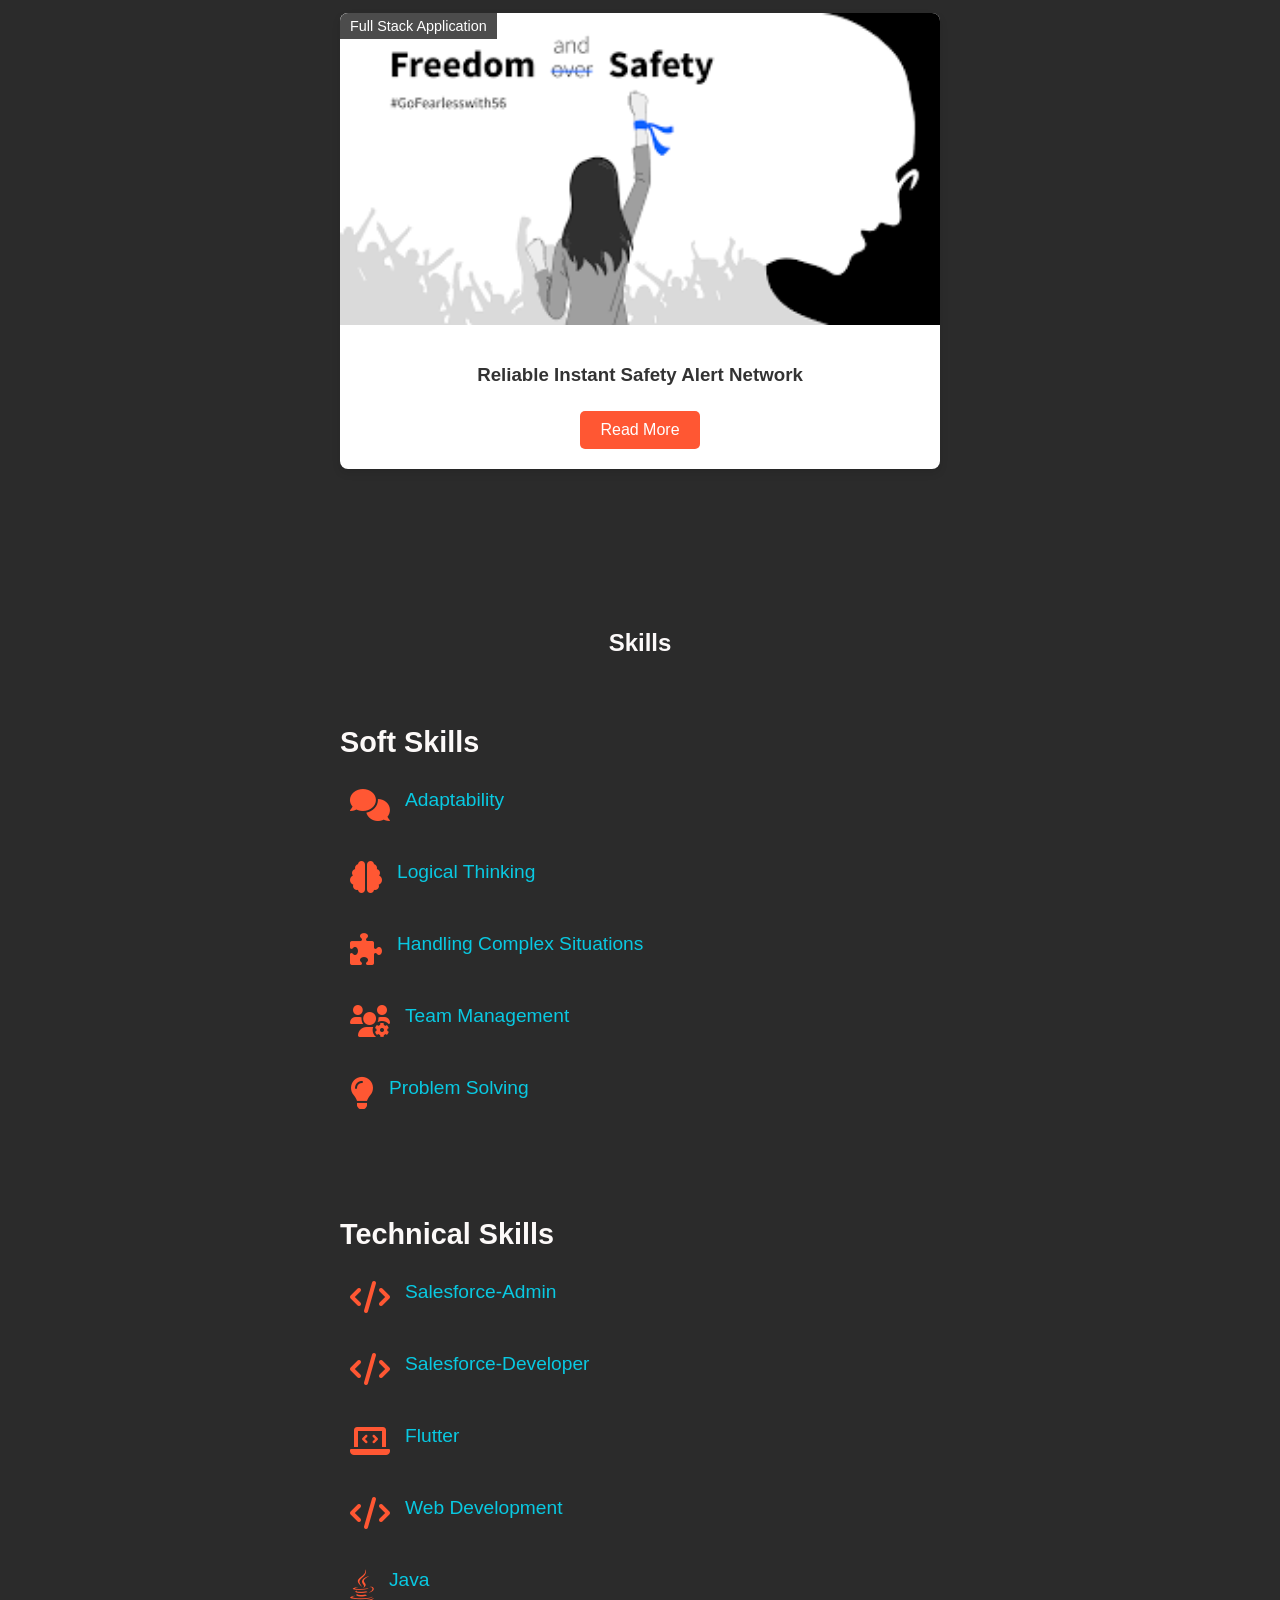
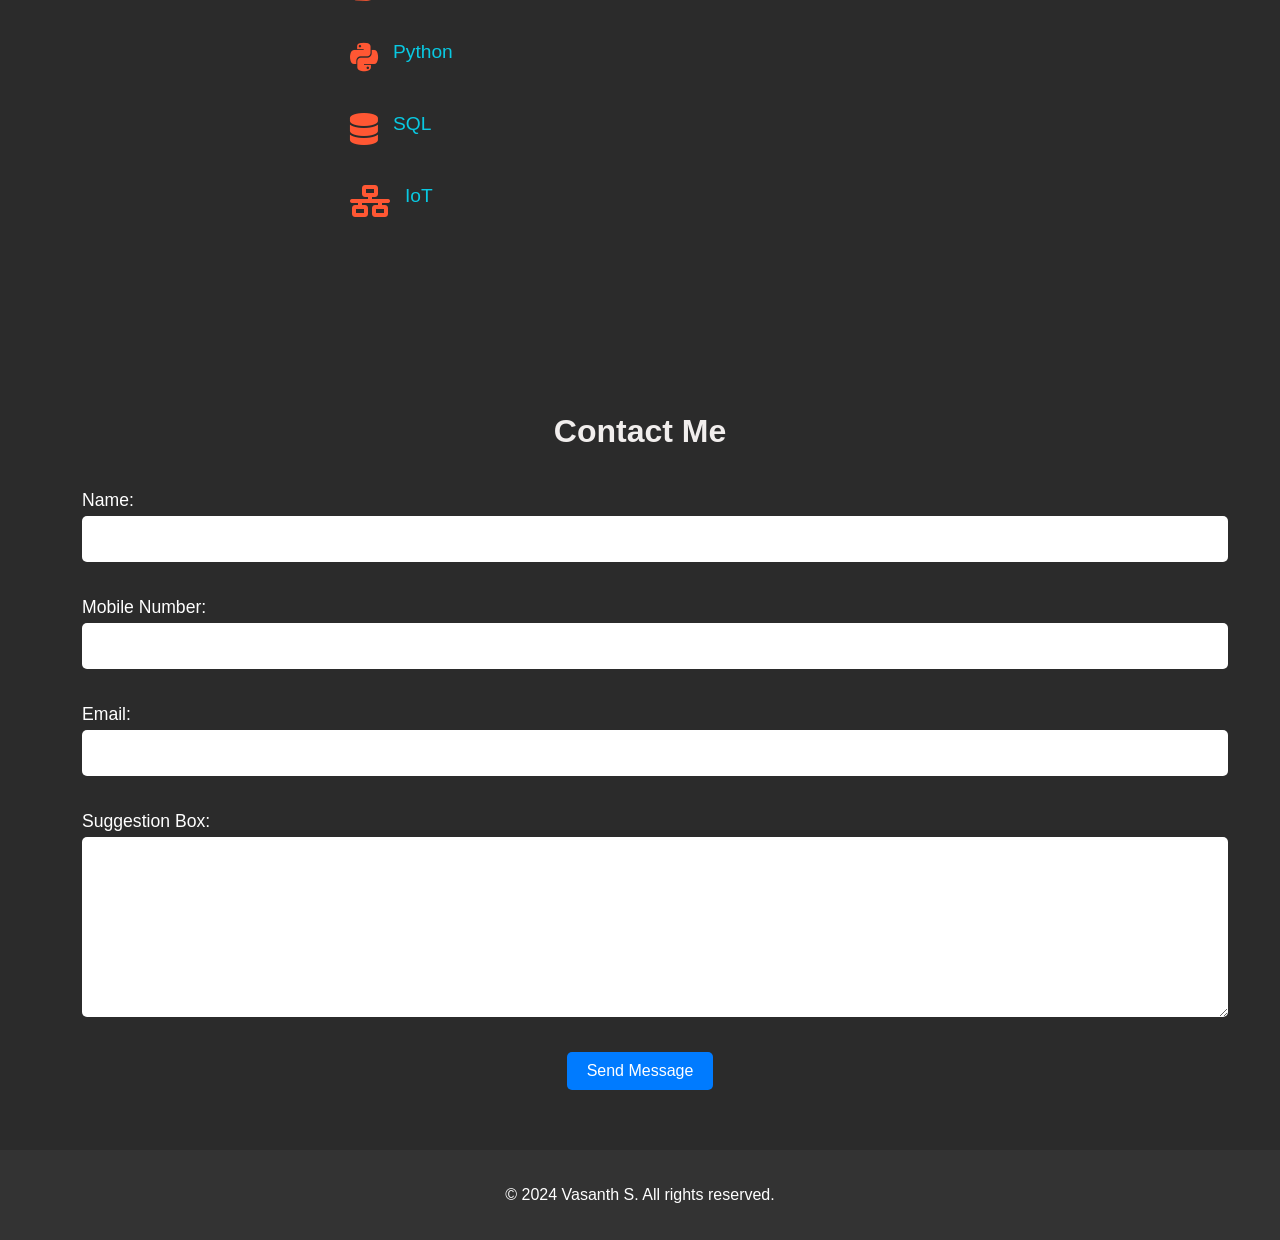
==== commit 6a804aa8: "Update index.html" ====
--- a/index.html
+++ b/index.html
@@ -53,7 +53,7 @@
           <h1>Hello, it's Me<br>Vasanth S</h1>
           <h2>And I'm a <span class="text"></span></h2>
           <p>Skilled web and app developer with experience in crafting dynamic, user-friendly applications and integrating Salesforce-CRM to drive innovation.</p><br>
-          <a href="./Vasanth_Resume_Image.pdf" download="Vasanth_Resume_Image.pdf" class="btn">Download CV</a>
+          <a href="./Vasanth_IT_Resume.pdf" download="Vasanth_IT_Resume.pdf" class="btn">Download CV</a>
           <br><br><br><br>
           <!-- Social Media Icons -->
           <div class="social-icons">
@@ -286,3 +286,5 @@
 
 
 
+
+
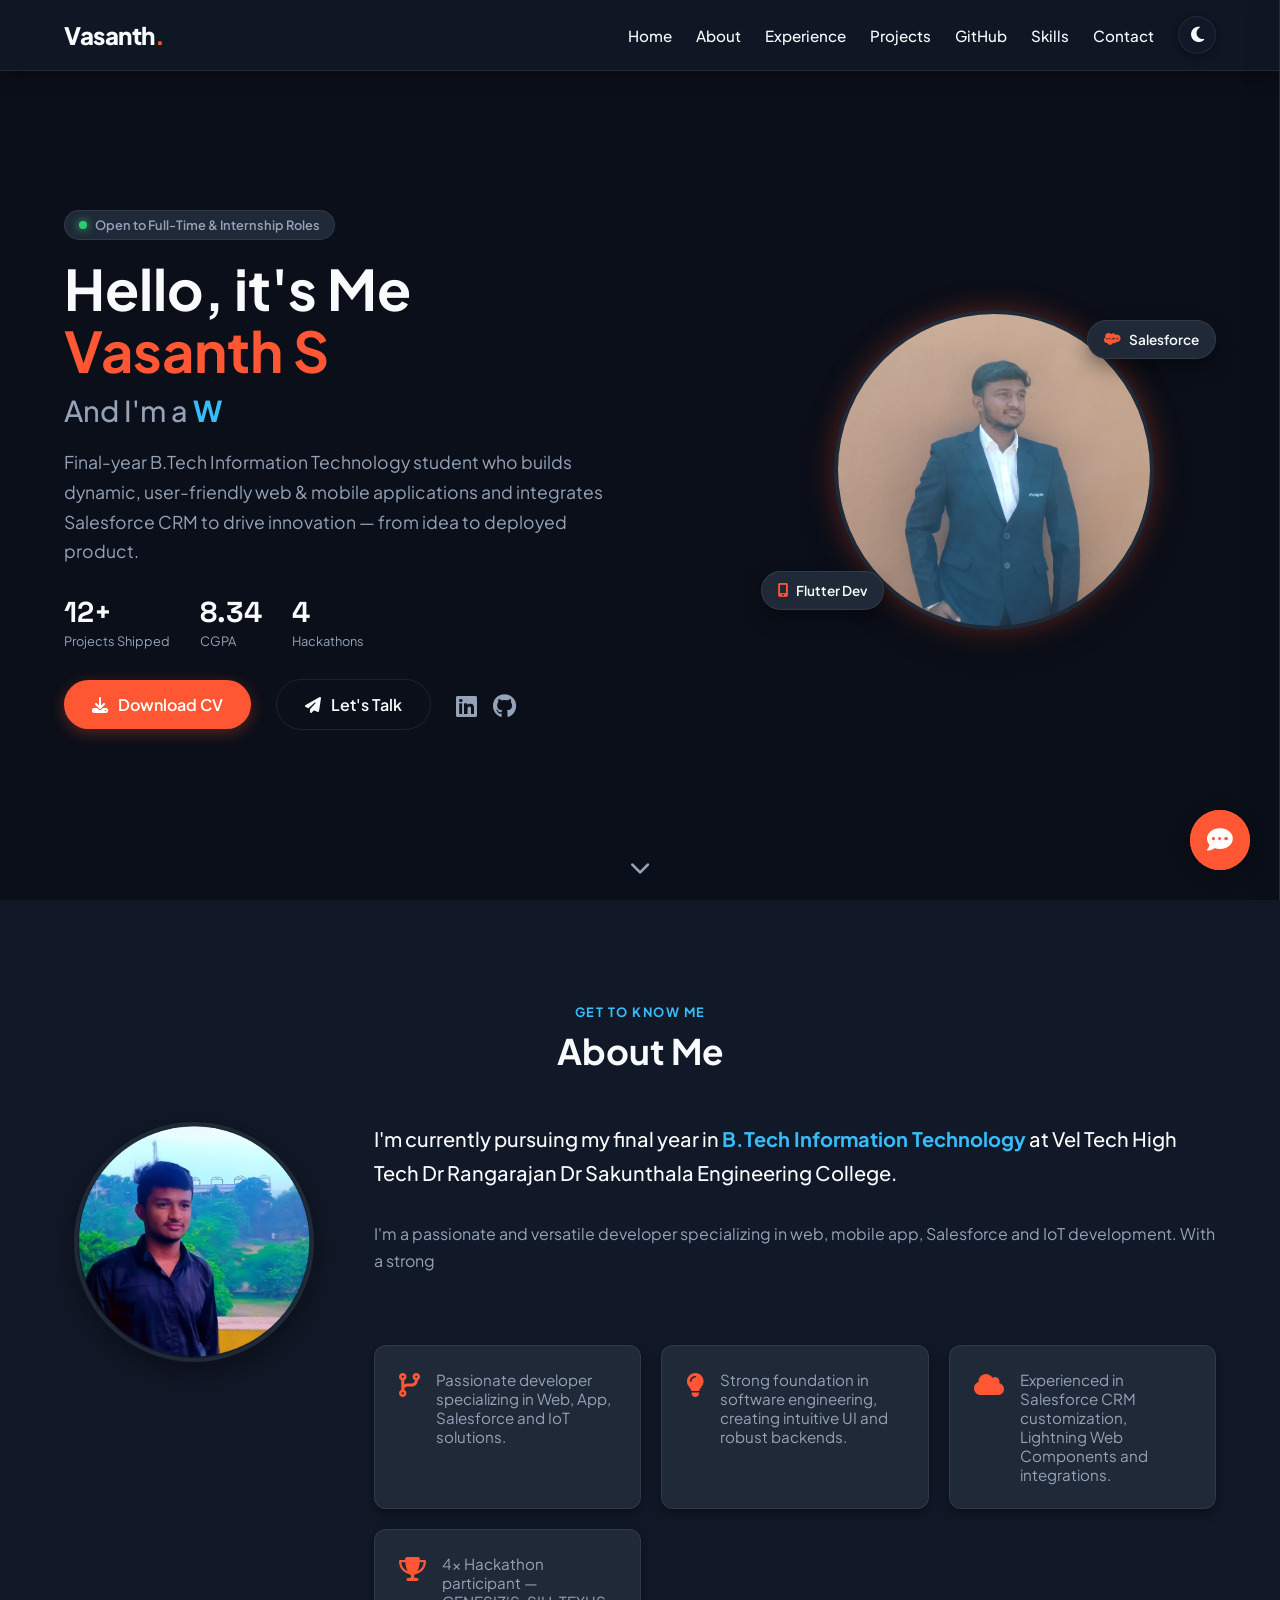
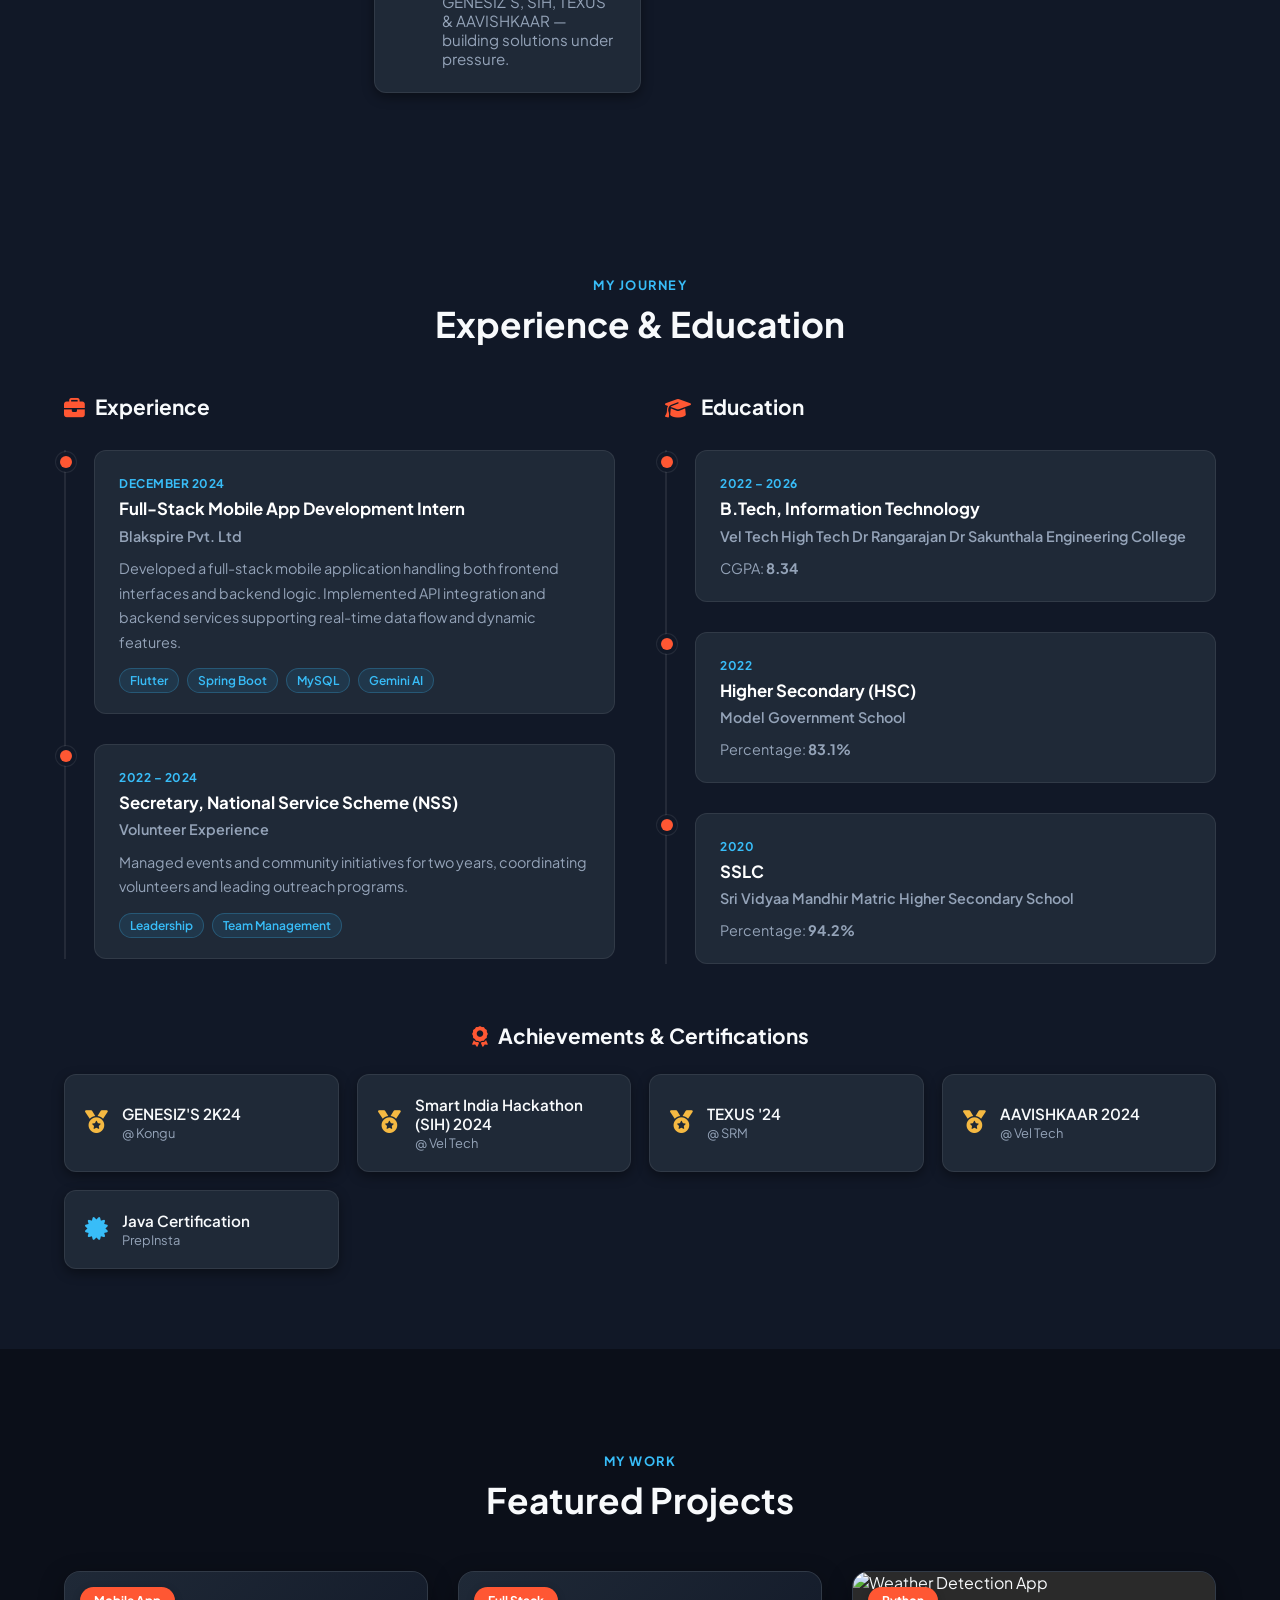
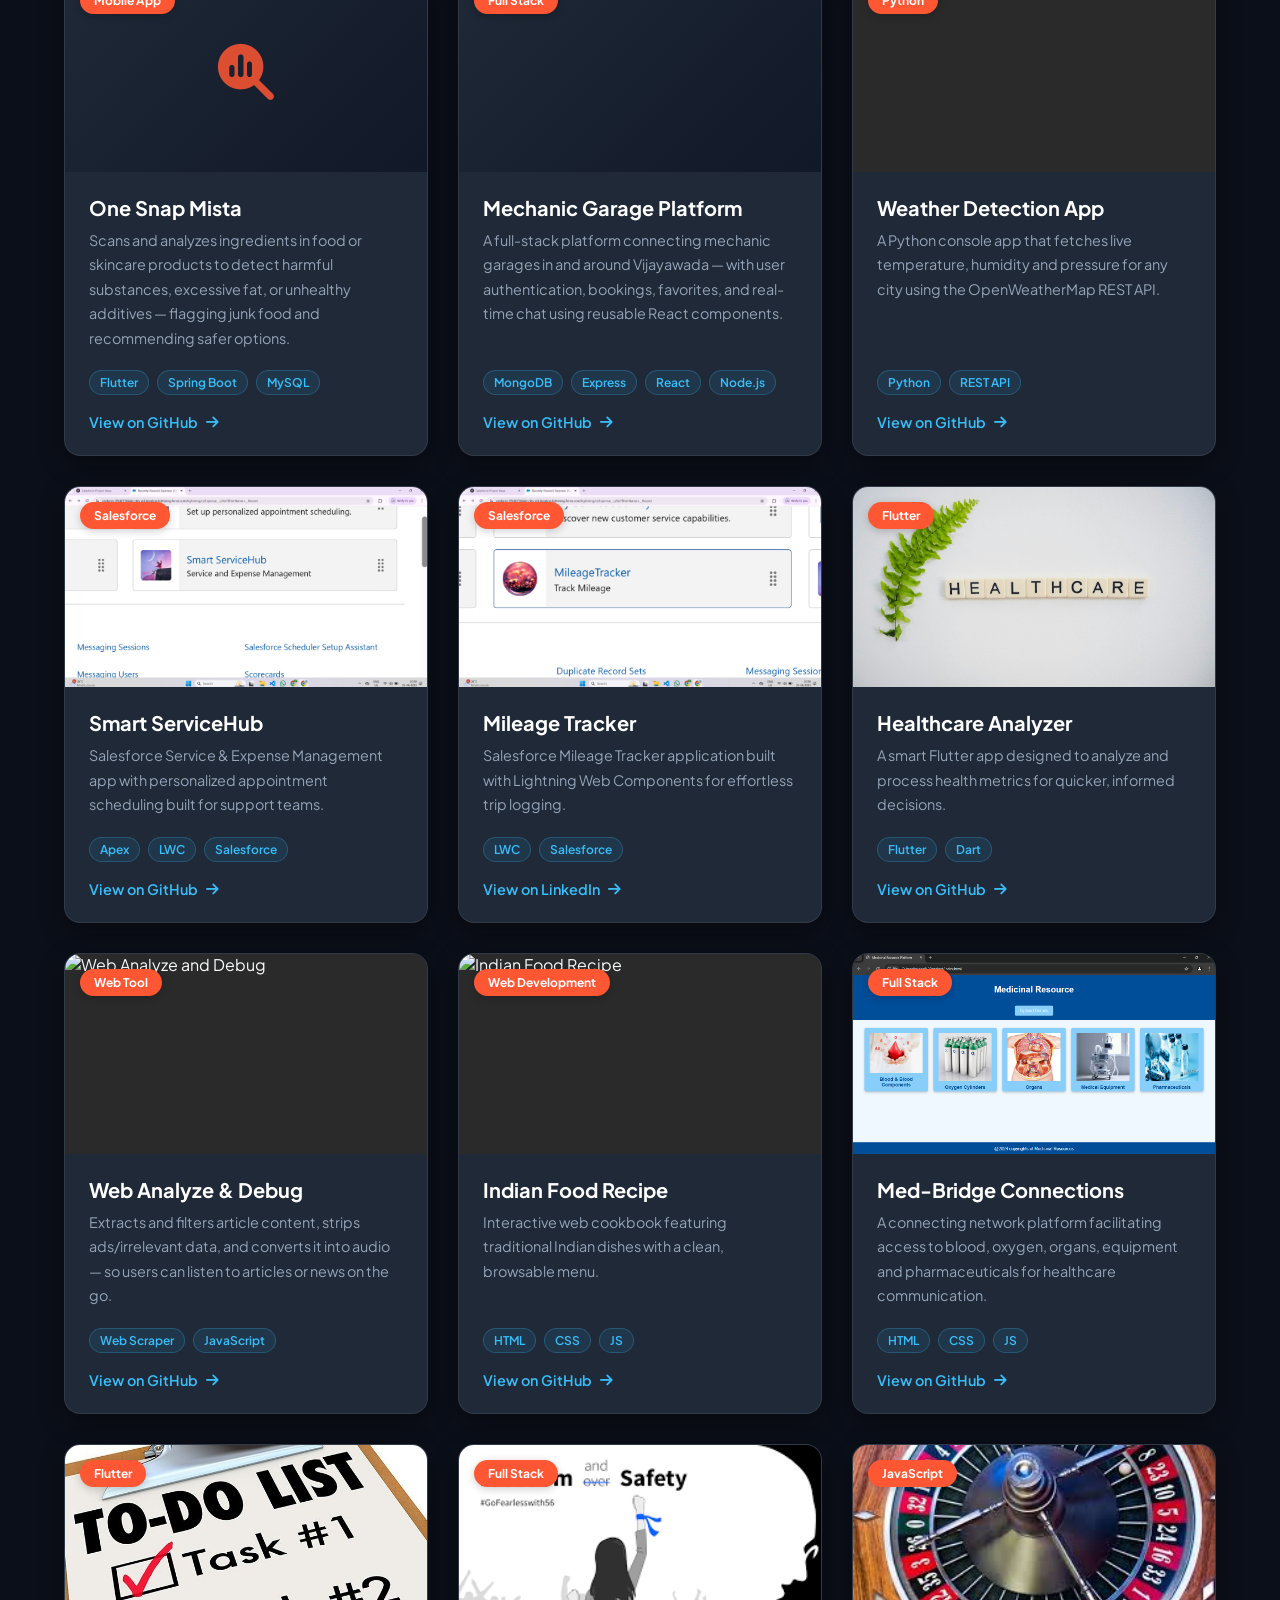
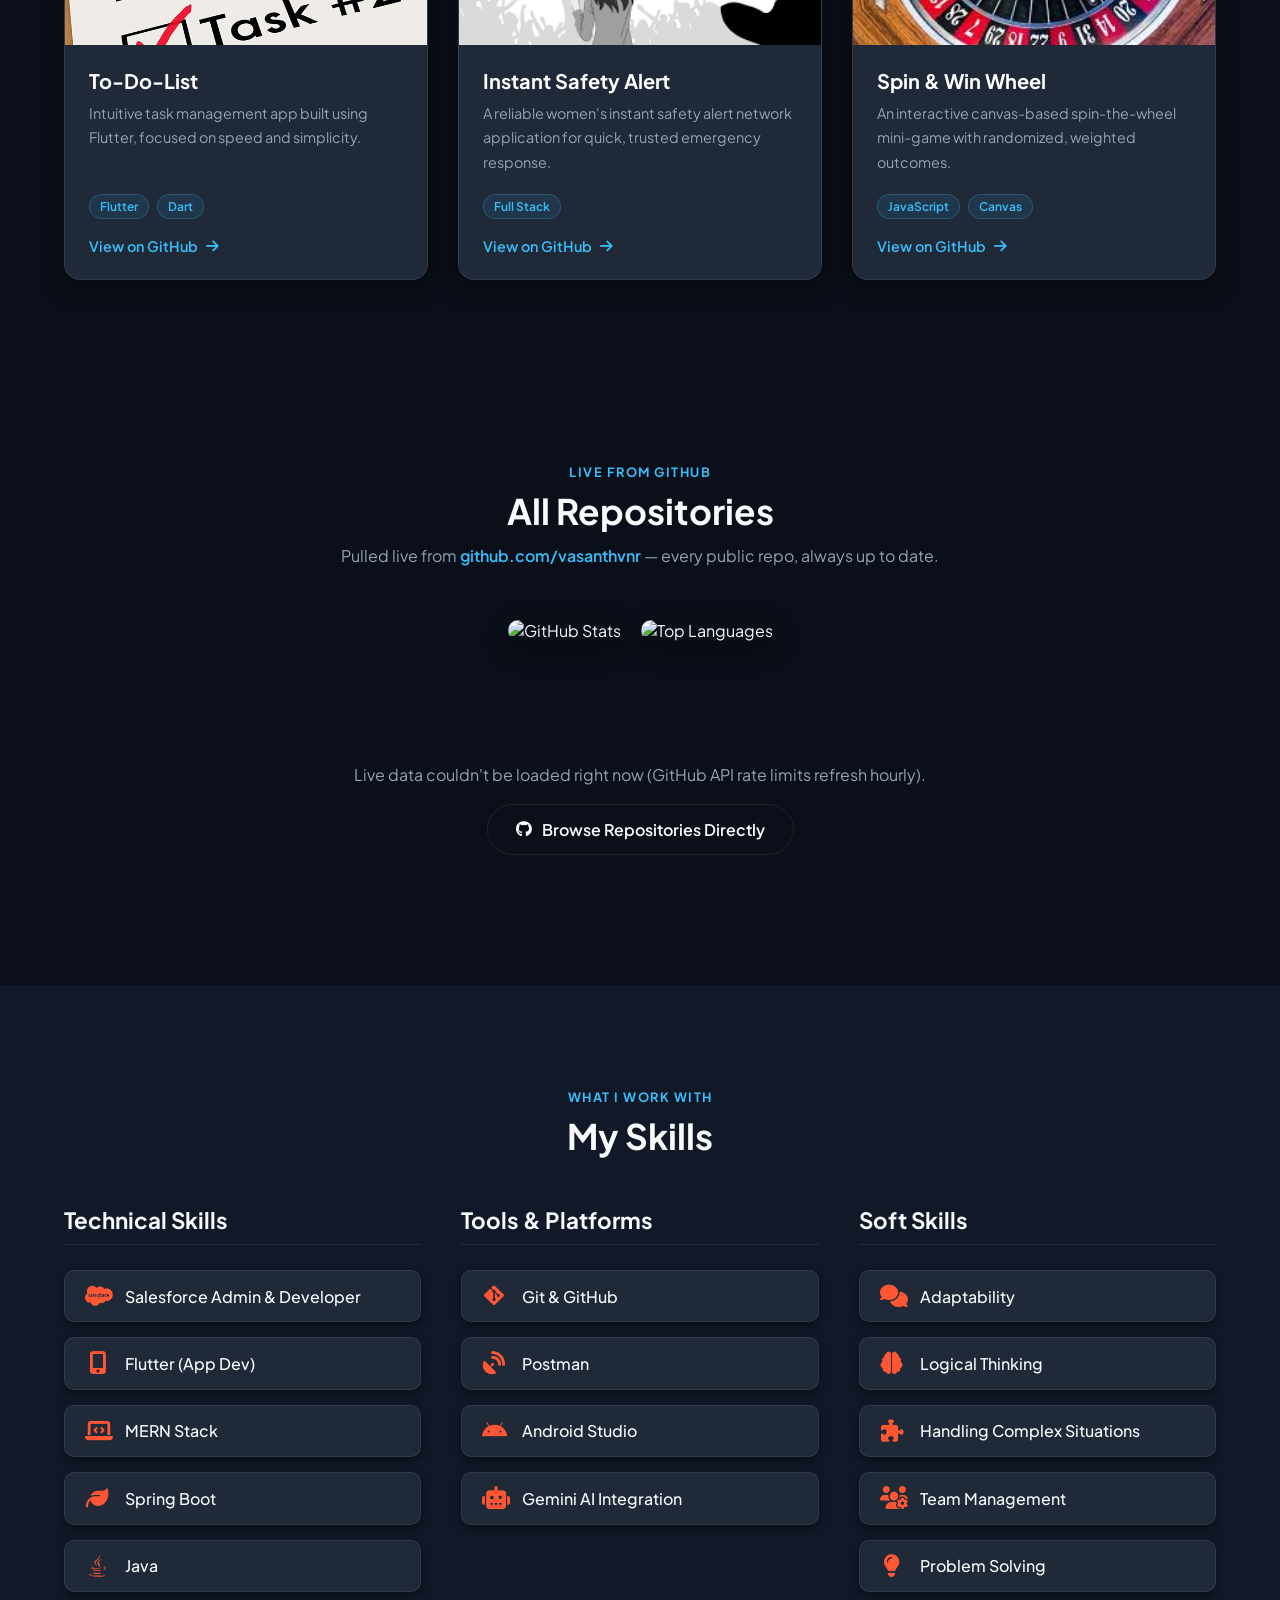
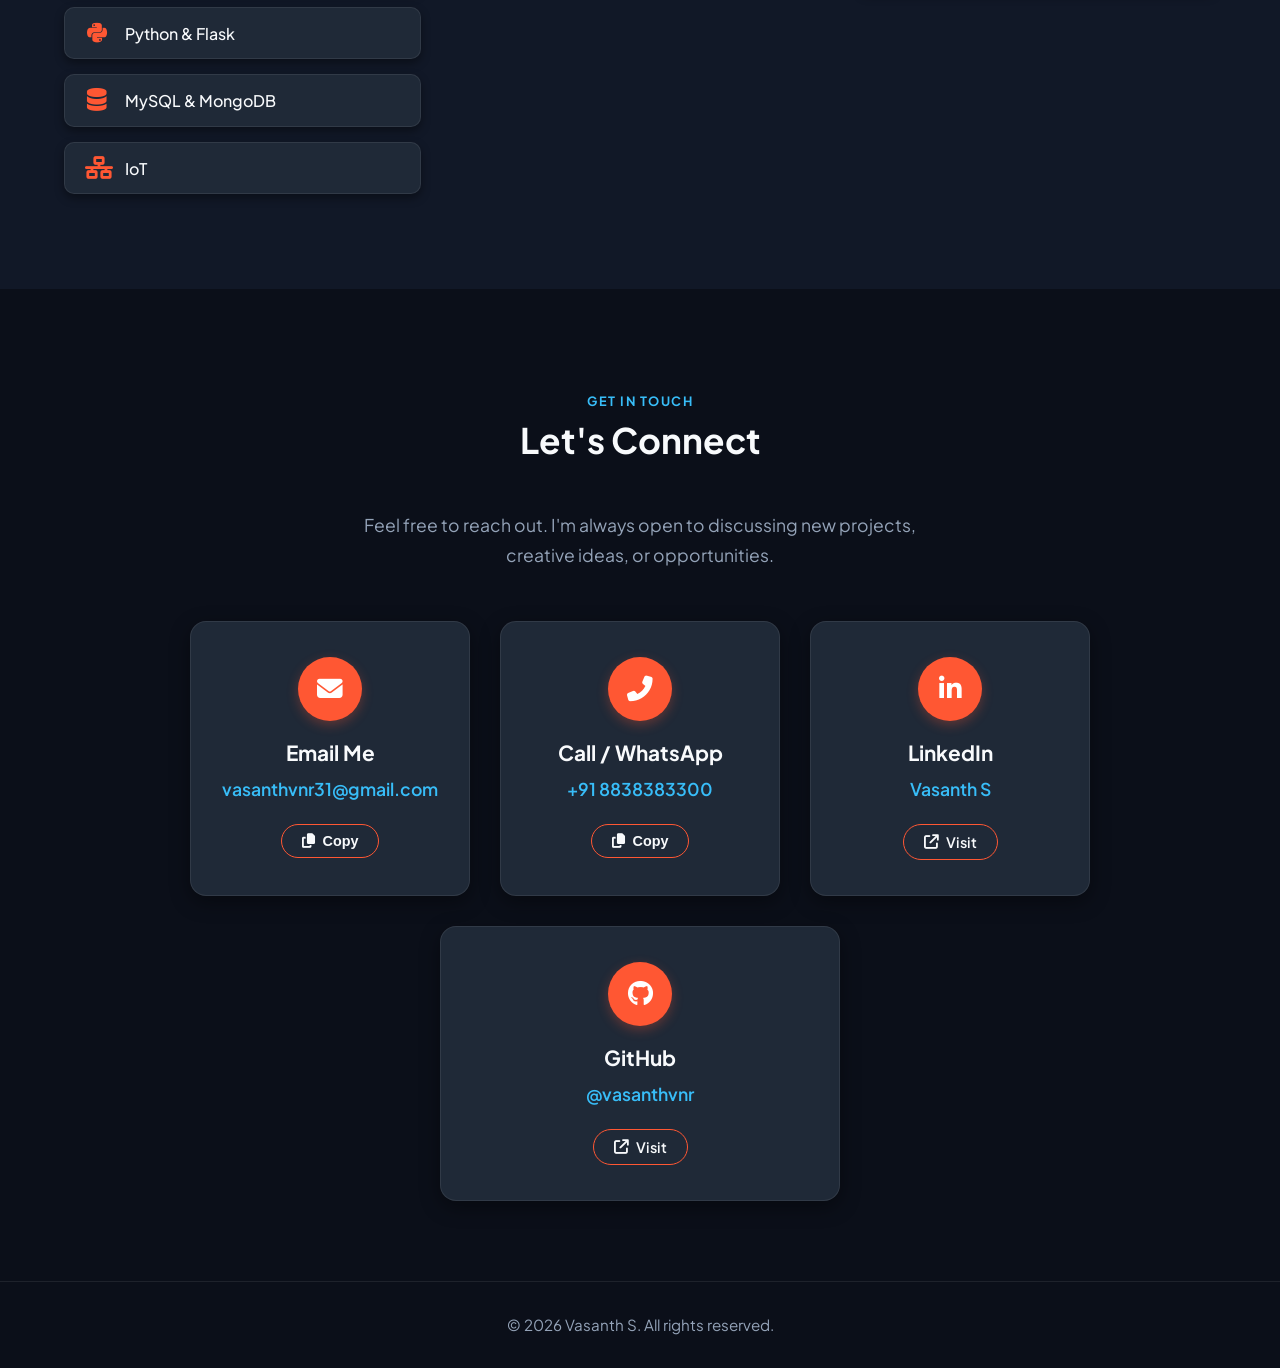
==== commit 4a18f3ca: "Add files via upload" ====
--- a/index.html
+++ b/index.html
@@ -1,290 +1,761 @@
-<!DOCTYPE html>
-<html lang="en">
-
-<head>
-  <meta charset="UTF-8">
-  <meta name="viewport" content="width=device-width, initial-scale=1.0">
-
-  <title>Vasanth Profile</title>
-  <link rel="icon" href="./image/logo.png">
-  <link rel="stylesheet" href="style.css">
-  <!-- Updated Font Awesome CDN link -->
-  <link rel="stylesheet" href="https://cdnjs.cloudflare.com/ajax/libs/font-awesome/6.0.0-beta3/css/all.min.css">
-</head>
-
-<body>
-  <!-- Navigation Bar -->
-  <nav class="navbar">
-    <div class="container">
-      <div class="brand">
-        <a href="#"><b>Vasanth S</b></a>
-      </div>
-      <div class="hamburger-menu" onclick="toggleNav()">
-        <span></span>
-        <span></span>
-        <span></span>
-      </div>
-      <ul class="nav-links">
-        <li><a href="#home">Home</a></li>
-        <li><a href="#about">About</a></li>
-        <li><a href="#projects">Projects</a></li>
-        <li><a href="#skills">Skills</a></li>
-        <li><a href="#contact">Contact</a></li>
-      </ul>
-    </div>
-  </nav>
-
-  <!-- Side Navigation -->
-  <div id="side-nav" class="side-nav">
-    <a href="javascript:void(0)" class="closebtn" onclick="toggleNav()">&times;</a>
-    <a href="#home" onclick="closeNav()">Home</a>
-    <a href="#about" onclick="closeNav()">About</a>
-    <a href="#projects" onclick="closeNav()">Projects</a>
-    <a href="#skills" onclick="closeNav()">Skills</a>
-    <a href="#contact" onclick="closeNav()">Contact</a>
-  </div>
-
-  <!-- Home Section -->
-  <section id="home" class="home-section">
-    <div class="container">
-      <div class="home-content">
-        <!-- Left side: Information -->
-        <div class="info">
-          <h1>Hello, it's Me<br>Vasanth S</h1>
-          <h2>And I'm a <span class="text"></span></h2>
-          <p>Skilled web and app developer with experience in crafting dynamic, user-friendly applications and integrating Salesforce-CRM to drive innovation.</p><br>
-          <a href="./Vasanth_IT_Resume.pdf" download="Vasanth_IT_Resume.pdf" class="btn">Download CV</a>
-          <br><br><br><br>
-          <!-- Social Media Icons -->
-          <div class="social-icons">
-            <a href="https://www.linkedin.com/in/vasanth-s-5a1556246/" target="_blank" class="social-link">
-              <i class="fab fa-linkedin"></i>
-            </a>
-            <a href="https://github.com/vasanthvnr" target="_blank" class="social-link">
-              <i class="fab fa-github"></i>
-            </a>
-          </div>
-        </div>
-        <!-- Right side: Image -->
-        <div class="image-container">
-          <img src="./image/vasanthport.jpg" alt="Vasanth S" class="profile-image">
-        </div>
-      </div>
-    </div>
-  </section>
-
-  <!-- About Section -->
-  <section id="about" class="about-section">
-    <div class="container">
-      <div class="about-content">
-        <div class="about-text">
-          <h2>About Me</h2>
-          <p>-> I'm currently pursuing final year in <b style="color: aqua;">B.Tech Information Technology</b>,<br>-> I am a passionate and versatile developer specializing in web, app, and IoT development. With a strong foundation in software technology.<br>-> My background includes creating intuitive web interfaces, robust mobile apps, and cutting-edge IoT solutions. <br>-> My passion for innovation drives me to deliver quality software that meets user needs. <br>-> I enjoy participating in coding challenges, contributing to open-source projects, and exploring tech trends. <br>-> I am eager to explore new opportunities in software Development, aiming to continue building innovative solutions that enhance user experience.</p>
-        </div>
-      </div>
-    </div>
-  </section>
-
-  <!-- Projects Section -->
-  <section id="projects" class="projects-section">
-    <div class="container">
-      <h2>Projects</h2>
-      <div class="projects-grid">
-         <!-- Project 1 -->
-        <div class="project-card">
-          <div class="project-domain">Salesforce</div>
-          <img src="./image/ServiceHub.png" alt="ServiceHub">
-          <div class="project-info">
-            <h3>Smart ServiceHub – Salesforce Service Request Management App</h3>
-            <a href="https://github.com/vasanthvnr/Smart-ServiceHub-Salesforce" class="read-more-btn">Read More</a>
-          </div>
-        </div>
-         <!-- Project 2 -->
-        <div class="project-card">
-          <div class="project-domain">Salesforce</div>
-          <img src="./image/Mileage_tracker.png" alt="Mileage Tracker">
-          <div class="project-info">
-            <h3>Mileage_Tracker</h3>
-            <a href="https://www.linkedin.com/posts/vasanth-s-5a1556246_lightninguiapplication-salesforce-salesforcedeveloper-activity-7340769983829811200-o_sw?utm_source=share&utm_medium=member_desktop&rcm=ACoAADzzHMkB-2MlUiKPrvwFEKq-BdpG_4LM0is" class="read-more-btn">Read More</a>
-          </div>
-        </div>
-
-         <!-- Project 3 -->
-        <div class="project-card">
-          <div class="project-domain">Flutter</div>
-          <img src="./image/health_care.jpg" alt="Health_care">
-          <div class="project-info">
-            <h3>Healthcare Analyzer App</h3>
-            <a href="https://github.com/vasanthvnr/health_care" class="read-more-btn">Read More</a>
-          </div>
-        </div>
-        
-        <!-- Project 4 -->
-        <div class="project-card">
-          <div class="project-domain">Machine Learning</div>
-          <img src="./image/Web Analysis.png" alt="Web Page Analyzis">
-          <div class="project-info">
-            <h3>Efficient Technique for Analyzing and Debugging a Web Page</h3>
-            <a href="https://github.com/vasanthvnr/Analysis-and-Debugging-Web-Page" class="read-more-btn">Read More</a>
-          </div>
-        </div>
-
-
-        <!-- Project 5 -->
-        <div class="project-card">
-          <div class="project-domain">Web Development</div>
-          <img src="./image/Indian food recipe.png" alt="Food Recipe">
-          <div class="project-info">
-            <h3>Indian Food Recipe</h3>
-            <a href="https://github.com/vasanthvnr/Indian-Receipe-Book" class="read-more-btn">Read More</a>
-          </div>
-        </div>
-
-        <!-- Project 6 -->
-        <div class="project-card">
-          <div class="project-domain">Full Stack</div>
-          <img src="./image/medbridge.png" alt="Med-Bridge Connections">
-          <div class="project-info">
-            <h3>Med-Bridge Connecting Networks</h3>
-            <a href="https://github.com/vasanthvnr/Med-Bridge-Connecting-Networks" class="read-more-btn">Read More</a>
-          </div>
-        </div>
-
-        <!-- Project 7 -->
-        <div class="project-card">
-          <div class="project-domain">App Development(Flutter)</div>
-          <img src="./image/todo-list.jpg" alt="To-Do-List">
-          <div class="project-info">
-            <h3>To-Do-List</h3>
-            <a href="https://github.com/vasanthvnr/To-Do-App-using-Flutter" class="read-more-btn">Read More</a>
-          </div>
-        </div>
-
-        <!-- Project 8 -->
-        <div class="project-card">
-          <div class="project-domain">Full Stack Application</div>
-          <img src="./image/safety1.png" alt="Women_safety">
-          <div class="project-info">
-            <h3>Reliable Instant Safety Alert Network</h3>
-            <a href="https://github.com/vasanthvnr/Women_Safety_App" class="read-more-btn">Read More</a>
-          </div>
-        </div>
-
-      </div>
-    </div>
-  </section>
-
-  <!-- Skills Section -->
-  <section id="skills" class="skills-section">
-    <div class="container">
-      <h2>Skills</h2>
-      <div class="skills-content">
-        <!-- Left Side: Soft Skills -->
-        <div class="skills-column normal-skills">
-          <h3>Soft Skills</h3>
-          <div class="skill">
-            <i class="fas fa-comments skill-icon"></i>
-            <span>Adaptability</span>
-          </div>
-          <div class="skill">
-            <i class="fas fa-brain skill-icon"></i>
-            <span>Logical Thinking</span>
-          </div>
-          <div class="skill">
-            <i class="fas fa-puzzle-piece skill-icon"></i>
-            <span>Handling Complex Situations</span>
-          </div>
-          <div class="skill">
-            <i class="fas fa-users-cog skill-icon"></i>
-            <span>Team Management</span>
-          </div>
-          <div class="skill">
-            <i class="fas fa-lightbulb skill-icon"></i>
-            <span>Problem Solving</span>
-          </div>
-        </div>
-
-        <!-- Right Side: Technical Skills -->
-        <div class="skills-column technical-skills">
-          <h3>Technical Skills</h3>
-          <div class="skill">
-            <i class="fas fa-code skill-icon"></i>
-            <span>Salesforce-Admin</span>
-          </div>
-          <div class="skill">
-            <i class="fas fa-code skill-icon"></i>
-            <span>Salesforce-Developer</span>
-          </div>
-           <div class="skill">
-            <i class="fas fa-laptop-code skill-icon"></i>
-            <span>Flutter</span>
-          </div>
-          <div class="skill">
-            <i class="fas fa-code skill-icon"></i>
-            <span>Web Development</span>
-          </div>
-          <div class="skill">
-            <i class="fab fa-java skill-icon"></i>
-            <span>Java</span>
-          </div>
-          <div class="skill">
-            <i class="fab fa-python skill-icon"></i>
-            <span>Python</span>
-          </div>
-          <div class="skill">
-            <i class="fas fa-database skill-icon"></i>
-            <span>SQL</span>
-          </div>
-          <div class="skill">
-            <i class="fas fa-network-wired skill-icon"></i>
-            <span>IoT</span>
-          </div>
-          
-        </div>
-      </div>
-    </div>
-  </section>
-
-  <!-- Contact Section -->
-<section id="contact" class="contact-section">
-    <div class="container contact-container">
-
-        <!-- Right side - Form -->
-        <div class="contact-right">
-            <h2>Contact Me</h2>
-            <form id="contact-form" class="contact-form">
-                <div class="form-group">
-                    <label for="name">Name:</label>
-                    <input type="text" id="name" name="name" required>
-                </div>
-                <div class="form-group">
-                    <label for="mobile">Mobile Number:</label>
-                    <input type="tel" id="mobile" name="mobile" required>
-                </div>
-                <div class="form-group">
-                    <label for="email">Email:</label>
-                    <input type="email" id="email" name="email" required>
-                </div>
-                <div class="form-group">
-                    <label for="message">Suggestion Box:</label>
-                    <textarea id="message" name="message" rows="4" required></textarea>
-                </div>
-                <button type="submit" class="submit-btn">Send Message</button>
-            </form>
-        </div>
-    </div>
-</section>
-    <!-- Footer -->
-    <footer>
-        <p>&copy; 2024 Vasanth S. All rights reserved.</p>
-    </footer>
-
-    <!-- JavaScript -->
-    <script src="script.js"></script>
-</body>
-</html>
-
-
-
-
-
+<!DOCTYPE html>
+<html lang="en">
+
+<head>
+  <meta charset="UTF-8">
+  <meta name="viewport" content="width=device-width, initial-scale=1.0">
+  <title>Vasanth S | Full-Stack &amp; Mobile App Developer</title>
+  <meta name="description" content="Portfolio of Vasanth S — Full-Stack, Mobile App &amp; Salesforce Developer. B.Tech Information Technology, Vel Tech High Tech.">
+  <link rel="icon" href="./image/logo.png">
+  <link rel="stylesheet" href="style.css">
+  <!-- Google Fonts -->
+  <link rel="preconnect" href="https://fonts.googleapis.com">
+  <link rel="preconnect" href="https://fonts.gstatic.com" crossorigin>
+  <link href="https://fonts.googleapis.com/css2?family=Plus+Jakarta+Sans:wght@300;400;500;600;700;800&family=Space+Grotesk:wght@500;600;700&display=swap" rel="stylesheet">
+  <!-- Font Awesome CDN -->
+  <link rel="stylesheet" href="https://cdnjs.cloudflare.com/ajax/libs/font-awesome/6.4.0/css/all.min.css">
+</head>
+
+<body>
+  <!-- Navigation Bar -->
+  <nav class="navbar">
+    <div class="container">
+      <div class="brand">
+        <a href="#home">Vasanth<span class="brand-dot">.</span></a>
+      </div>
+      <div class="hamburger-menu" onclick="toggleNav()">
+        <span></span>
+        <span></span>
+        <span></span>
+      </div>
+      <ul class="nav-links">
+        <li><a href="#home">Home</a></li>
+        <li><a href="#about">About</a></li>
+        <li><a href="#experience">Experience</a></li>
+        <li><a href="#projects">Projects</a></li>
+        <li><a href="#github">GitHub</a></li>
+        <li><a href="#skills">Skills</a></li>
+        <li><a href="#contact">Contact</a></li>
+        <li class="theme-toggle-li">
+          <button id="theme-toggle" class="theme-toggle-btn" aria-label="Toggle Theme">
+            <i class="fas fa-moon"></i>
+          </button>
+        </li>
+      </ul>
+    </div>
+  </nav>
+
+  <!-- Side Navigation (Mobile) -->
+  <div id="side-nav" class="side-nav">
+    <a href="javascript:void(0)" class="closebtn" onclick="toggleNav()">&times;</a>
+    <a href="#home" onclick="closeNav()">Home</a>
+    <a href="#about" onclick="closeNav()">About</a>
+    <a href="#experience" onclick="closeNav()">Experience</a>
+    <a href="#projects" onclick="closeNav()">Projects</a>
+    <a href="#github" onclick="closeNav()">GitHub</a>
+    <a href="#skills" onclick="closeNav()">Skills</a>
+    <a href="#contact" onclick="closeNav()">Contact</a>
+    <a href="javascript:void(0)" id="side-theme-toggle" class="side-theme-toggle">
+      <i class="fas fa-moon"></i> Toggle Theme
+    </a>
+  </div>
+
+  <!-- Home Section -->
+  <section id="home" class="home-section">
+    <div class="container">
+      <div class="home-content">
+        <!-- Left side: Information -->
+        <div class="info">
+          <span class="eyebrow"><span class="status-dot"></span>Open to Full-Time &amp; Internship Roles</span>
+          <h1>Hello, it's Me<br><span class="highlight-name">Vasanth S</span></h1>
+          <h2>And I'm a <span class="text"></span></h2>
+          <p>Final-year B.Tech Information Technology student who builds dynamic, user-friendly web &amp; mobile applications and integrates Salesforce CRM to drive innovation — from idea to deployed product.</p>
+
+          <div class="hero-stats">
+            <div class="hero-stat">
+              <span class="hero-stat-num">12+</span>
+              <span class="hero-stat-label">Projects Shipped</span>
+            </div>
+            <div class="hero-stat">
+              <span class="hero-stat-num">8.34</span>
+              <span class="hero-stat-label">CGPA</span>
+            </div>
+            <div class="hero-stat">
+              <span class="hero-stat-num">4</span>
+              <span class="hero-stat-label">Hackathons</span>
+            </div>
+          </div>
+
+          <div class="cta-container">
+            <a href="./Vasanth_IT_Resume.pdf" download="Vasanth_IT_Resume.pdf" class="btn btn-primary">
+              <i class="fas fa-download"></i> Download CV
+            </a>
+            <a href="#contact" class="btn btn-outline">
+              <i class="fas fa-paper-plane"></i> Let's Talk
+            </a>
+            <div class="social-icons">
+              <a href="https://www.linkedin.com/in/vasanth-s-5a1556246/" target="_blank" rel="noopener" class="social-link" aria-label="LinkedIn">
+                <i class="fab fa-linkedin"></i>
+              </a>
+              <a href="https://github.com/vasanthvnr" target="_blank" rel="noopener" class="social-link" aria-label="GitHub">
+                <i class="fab fa-github"></i>
+              </a>
+            </div>
+          </div>
+        </div>
+        <!-- Right side: Image -->
+        <div class="image-container">
+          <div class="image-glow"></div>
+          <img src="./image/vasanthport.jpg" alt="Vasanth S" class="profile-image">
+          <div class="floating-badge badge-top"><i class="fab fa-salesforce"></i> Salesforce</div>
+          <div class="floating-badge badge-bottom"><i class="fas fa-mobile-screen-button"></i> Flutter Dev</div>
+        </div>
+      </div>
+      <a href="#about" class="scroll-cue" aria-label="Scroll down"><i class="fas fa-chevron-down"></i></a>
+    </div>
+  </section>
+
+  <!-- About Section -->
+  <section id="about" class="about-section">
+    <div class="container">
+      <div class="section-heading">
+        <span class="section-eyebrow">Get To Know Me</span>
+        <h2>About Me</h2>
+      </div>
+      <div class="about-content">
+        <div class="about-photo-wrap">
+          <img src="./image/about.png" alt="Vasanth S portrait" class="about-photo">
+        </div>
+        <div class="about-text">
+          <p class="about-lead">I'm currently pursuing my final year in <b style="color: var(--accent-cyan);">B.Tech Information Technology</b> at Vel Tech High Tech Dr Rangarajan Dr Sakunthala Engineering College.</p>
+          <p id="about-text" class="about-typed"></p>
+          <div class="about-grid">
+            <div class="about-item">
+              <i class="fas fa-code-branch"></i>
+              <span>Passionate developer specializing in Web, App, Salesforce and IoT solutions.</span>
+            </div>
+            <div class="about-item">
+              <i class="fas fa-lightbulb"></i>
+              <span>Strong foundation in software engineering, creating intuitive UI and robust backends.</span>
+            </div>
+            <div class="about-item">
+              <i class="fas fa-cloud"></i>
+              <span>Experienced in Salesforce CRM customization, Lightning Web Components and integrations.</span>
+            </div>
+            <div class="about-item">
+              <i class="fas fa-trophy"></i>
+              <span>4x Hackathon participant — GENESIZ'S, SIH, TEXUS &amp; AAVISHKAAR — building solutions under pressure.</span>
+            </div>
+          </div>
+        </div>
+      </div>
+    </div>
+  </section>
+
+  <!-- Experience & Education Section -->
+  <section id="experience" class="experience-section">
+    <div class="container">
+      <div class="section-heading">
+        <span class="section-eyebrow">My Journey</span>
+        <h2>Experience &amp; Education</h2>
+      </div>
+
+      <div class="timeline-grid">
+        <!-- Experience Column -->
+        <div class="timeline-col">
+          <h3><i class="fas fa-briefcase"></i> Experience</h3>
+          <div class="timeline">
+            <div class="timeline-item">
+              <div class="timeline-dot"></div>
+              <div class="timeline-card">
+                <span class="timeline-date">December 2024</span>
+                <h4>Full-Stack Mobile App Development Intern</h4>
+                <p class="timeline-org">Blakspire Pvt. Ltd</p>
+                <p>Developed a full-stack mobile application handling both frontend interfaces and backend logic. Implemented API integration and backend services supporting real-time data flow and dynamic features.</p>
+                <div class="tag-row">
+                  <span class="tag">Flutter</span>
+                  <span class="tag">Spring Boot</span>
+                  <span class="tag">MySQL</span>
+                  <span class="tag">Gemini AI</span>
+                </div>
+              </div>
+            </div>
+            <div class="timeline-item">
+              <div class="timeline-dot"></div>
+              <div class="timeline-card">
+                <span class="timeline-date">2022 – 2024</span>
+                <h4>Secretary, National Service Scheme (NSS)</h4>
+                <p class="timeline-org">Volunteer Experience</p>
+                <p>Managed events and community initiatives for two years, coordinating volunteers and leading outreach programs.</p>
+                <div class="tag-row">
+                  <span class="tag">Leadership</span>
+                  <span class="tag">Team Management</span>
+                </div>
+              </div>
+            </div>
+          </div>
+        </div>
+
+        <!-- Education Column -->
+        <div class="timeline-col">
+          <h3><i class="fas fa-graduation-cap"></i> Education</h3>
+          <div class="timeline">
+            <div class="timeline-item">
+              <div class="timeline-dot"></div>
+              <div class="timeline-card">
+                <span class="timeline-date">2022 – 2026</span>
+                <h4>B.Tech, Information Technology</h4>
+                <p class="timeline-org">Vel Tech High Tech Dr Rangarajan Dr Sakunthala Engineering College</p>
+                <p>CGPA: <b>8.34</b></p>
+              </div>
+            </div>
+            <div class="timeline-item">
+              <div class="timeline-dot"></div>
+              <div class="timeline-card">
+                <span class="timeline-date">2022</span>
+                <h4>Higher Secondary (HSC)</h4>
+                <p class="timeline-org">Model Government School</p>
+                <p>Percentage: <b>83.1%</b></p>
+              </div>
+            </div>
+            <div class="timeline-item">
+              <div class="timeline-dot"></div>
+              <div class="timeline-card">
+                <span class="timeline-date">2020</span>
+                <h4>SSLC</h4>
+                <p class="timeline-org">Sri Vidyaa Mandhir Matric Higher Secondary School</p>
+                <p>Percentage: <b>94.2%</b></p>
+              </div>
+            </div>
+          </div>
+        </div>
+      </div>
+
+      <!-- Achievements -->
+      <div class="achievements-block">
+        <h3><i class="fas fa-award"></i> Achievements &amp; Certifications</h3>
+        <div class="achievements-grid">
+          <div class="achievement-card">
+            <i class="fas fa-medal"></i>
+            <span>GENESIZ'S 2K24 <small>@ Kongu</small></span>
+          </div>
+          <div class="achievement-card">
+            <i class="fas fa-medal"></i>
+            <span>Smart India Hackathon (SIH) 2024 <small>@ Vel Tech</small></span>
+          </div>
+          <div class="achievement-card">
+            <i class="fas fa-medal"></i>
+            <span>TEXUS '24 <small>@ SRM</small></span>
+          </div>
+          <div class="achievement-card">
+            <i class="fas fa-medal"></i>
+            <span>AAVISHKAAR 2024 <small>@ Vel Tech</small></span>
+          </div>
+          <div class="achievement-card certificate">
+            <i class="fas fa-certificate"></i>
+            <span>Java Certification <small>PrepInsta</small></span>
+          </div>
+        </div>
+      </div>
+    </div>
+  </section>
+
+  <!-- Projects Section -->
+  <section id="projects" class="projects-section">
+    <div class="container">
+      <div class="section-heading">
+        <span class="section-eyebrow">My Work</span>
+        <h2>Featured Projects</h2>
+      </div>
+      <div class="projects-grid">
+
+        <!-- Project: One Snap Mista -->
+        <div class="project-card" data-domain="mobile">
+          <div class="project-domain">Mobile App</div>
+          <div class="project-img-wrapper project-icon-wrapper">
+            <i class="fas fa-magnifying-glass-chart project-fallback-icon"></i>
+          </div>
+          <div class="project-info">
+            <h3>One Snap Mista</h3>
+            <p>Scans and analyzes ingredients in food or skincare products to detect harmful substances, excessive fat, or unhealthy additives — flagging junk food and recommending safer options.</p>
+            <div class="tag-row">
+              <span class="tag">Flutter</span>
+              <span class="tag">Spring Boot</span>
+              <span class="tag">MySQL</span>
+            </div>
+            <a href="https://github.com/vasanthvnr" target="_blank" rel="noopener" class="read-more-btn">
+              View on GitHub <i class="fas fa-arrow-right"></i>
+            </a>
+          </div>
+        </div>
+
+        <!-- Project: Mechanic Garage -->
+        <div class="project-card" data-domain="fullstack">
+          <div class="project-domain">Full Stack</div>
+          <div class="project-img-wrapper project-icon-wrapper">
+            <i class="fas fa-car-wrench project-fallback-icon"></i>
+          </div>
+          <div class="project-info">
+            <h3>Mechanic Garage Platform</h3>
+            <p>A full-stack platform connecting mechanic garages in and around Vijayawada — with user authentication, bookings, favorites, and real-time chat using reusable React components.</p>
+            <div class="tag-row">
+              <span class="tag">MongoDB</span>
+              <span class="tag">Express</span>
+              <span class="tag">React</span>
+              <span class="tag">Node.js</span>
+            </div>
+            <a href="https://github.com/vasanthvnr" target="_blank" rel="noopener" class="read-more-btn">
+              View on GitHub <i class="fas fa-arrow-right"></i>
+            </a>
+          </div>
+        </div>
+
+        <!-- Project: Weather Detection -->
+        <div class="project-card" data-domain="python">
+          <div class="project-domain">Python</div>
+          <div class="project-img-wrapper">
+            <img src="./image/weather_detection.png" alt="Weather Detection App" loading="lazy">
+          </div>
+          <div class="project-info">
+            <h3>Weather Detection App</h3>
+            <p>A Python console app that fetches live temperature, humidity and pressure for any city using the OpenWeatherMap REST API.</p>
+            <div class="tag-row">
+              <span class="tag">Python</span>
+              <span class="tag">REST API</span>
+            </div>
+            <a href="https://github.com/vasanthvnr/Weather-identify" target="_blank" rel="noopener" class="read-more-btn">
+              View on GitHub <i class="fas fa-arrow-right"></i>
+            </a>
+          </div>
+        </div>
+
+        <!-- Project: Smart ServiceHub -->
+        <div class="project-card" data-domain="salesforce">
+          <div class="project-domain">Salesforce</div>
+          <div class="project-img-wrapper">
+            <img src="./image/ServiceHub.png" alt="ServiceHub" loading="lazy">
+          </div>
+          <div class="project-info">
+            <h3>Smart ServiceHub</h3>
+            <p>Salesforce Service &amp; Expense Management app with personalized appointment scheduling built for support teams.</p>
+            <div class="tag-row">
+              <span class="tag">Apex</span>
+              <span class="tag">LWC</span>
+              <span class="tag">Salesforce</span>
+            </div>
+            <a href="https://github.com/vasanthvnr/Smart-ServiceHub-Salesforce" target="_blank" rel="noopener" class="read-more-btn">
+              View on GitHub <i class="fas fa-arrow-right"></i>
+            </a>
+          </div>
+        </div>
+
+        <!-- Project: Mileage Tracker -->
+        <div class="project-card" data-domain="salesforce">
+          <div class="project-domain">Salesforce</div>
+          <div class="project-img-wrapper">
+            <img src="./image/Mileage_tracker.png" alt="Mileage Tracker" loading="lazy">
+          </div>
+          <div class="project-info">
+            <h3>Mileage Tracker</h3>
+            <p>Salesforce Mileage Tracker application built with Lightning Web Components for effortless trip logging.</p>
+            <div class="tag-row">
+              <span class="tag">LWC</span>
+              <span class="tag">Salesforce</span>
+            </div>
+            <a href="https://www.linkedin.com/posts/vasanth-s-5a1556246_lightninguiapplication-salesforce-salesforcedeveloper-activity-7340769983829811200-o_sw" target="_blank" rel="noopener" class="read-more-btn">
+              View on LinkedIn <i class="fas fa-arrow-right"></i>
+            </a>
+          </div>
+        </div>
+
+        <!-- Project: Healthcare Analyzer -->
+        <div class="project-card" data-domain="mobile">
+          <div class="project-domain">Flutter</div>
+          <div class="project-img-wrapper">
+            <img src="./image/health_care.jpg" alt="Healthcare Analyzer" loading="lazy">
+          </div>
+          <div class="project-info">
+            <h3>Healthcare Analyzer</h3>
+            <p>A smart Flutter app designed to analyze and process health metrics for quicker, informed decisions.</p>
+            <div class="tag-row">
+              <span class="tag">Flutter</span>
+              <span class="tag">Dart</span>
+            </div>
+            <a href="https://github.com/vasanthvnr/health_care" target="_blank" rel="noopener" class="read-more-btn">
+              View on GitHub <i class="fas fa-arrow-right"></i>
+            </a>
+          </div>
+        </div>
+
+        <!-- Project: Web Debugging -->
+        <div class="project-card" data-domain="web">
+          <div class="project-domain">Web Tool</div>
+          <div class="project-img-wrapper">
+            <img src="./image/Web_Analysis.png" alt="Web Analyze and Debug" loading="lazy">
+          </div>
+          <div class="project-info">
+            <h3>Web Analyze &amp; Debug</h3>
+            <p>Extracts and filters article content, strips ads/irrelevant data, and converts it into audio — so users can listen to articles or news on the go.</p>
+            <div class="tag-row">
+              <span class="tag">Web Scraper</span>
+              <span class="tag">JavaScript</span>
+            </div>
+            <a href="https://github.com/vasanthvnr/Analysis-and-Debugging-Web-Page" target="_blank" rel="noopener" class="read-more-btn">
+              View on GitHub <i class="fas fa-arrow-right"></i>
+            </a>
+          </div>
+        </div>
+
+        <!-- Project: Indian Food Recipe -->
+        <div class="project-card" data-domain="web">
+          <div class="project-domain">Web Development</div>
+          <div class="project-img-wrapper">
+            <img src="./image/Indian_food_recipe.png" alt="Indian Food Recipe" loading="lazy">
+          </div>
+          <div class="project-info">
+            <h3>Indian Food Recipe</h3>
+            <p>Interactive web cookbook featuring traditional Indian dishes with a clean, browsable menu.</p>
+            <div class="tag-row">
+              <span class="tag">HTML</span>
+              <span class="tag">CSS</span>
+              <span class="tag">JS</span>
+            </div>
+            <a href="https://github.com/vasanthvnr/Indian-Receipe-Book" target="_blank" rel="noopener" class="read-more-btn">
+              View on GitHub <i class="fas fa-arrow-right"></i>
+            </a>
+          </div>
+        </div>
+
+        <!-- Project: Med-Bridge -->
+        <div class="project-card" data-domain="fullstack">
+          <div class="project-domain">Full Stack</div>
+          <div class="project-img-wrapper">
+            <img src="./image/medbridge.png" alt="Med-Bridge Connections" loading="lazy">
+          </div>
+          <div class="project-info">
+            <h3>Med-Bridge Connections</h3>
+            <p>A connecting network platform facilitating access to blood, oxygen, organs, equipment and pharmaceuticals for healthcare communication.</p>
+            <div class="tag-row">
+              <span class="tag">HTML</span>
+              <span class="tag">CSS</span>
+              <span class="tag">JS</span>
+            </div>
+            <a href="https://github.com/vasanthvnr/Med-Bridge-Connecting-Networks" target="_blank" rel="noopener" class="read-more-btn">
+              View on GitHub <i class="fas fa-arrow-right"></i>
+            </a>
+          </div>
+        </div>
+
+        <!-- Project: To-Do-List -->
+        <div class="project-card" data-domain="mobile">
+          <div class="project-domain">Flutter</div>
+          <div class="project-img-wrapper">
+            <img src="./image/todo-list.jpg" alt="To-Do-List" loading="lazy">
+          </div>
+          <div class="project-info">
+            <h3>To-Do-List</h3>
+            <p>Intuitive task management app built using Flutter, focused on speed and simplicity.</p>
+            <div class="tag-row">
+              <span class="tag">Flutter</span>
+              <span class="tag">Dart</span>
+            </div>
+            <a href="https://github.com/vasanthvnr/To-Do-App-using-Flutter" target="_blank" rel="noopener" class="read-more-btn">
+              View on GitHub <i class="fas fa-arrow-right"></i>
+            </a>
+          </div>
+        </div>
+
+        <!-- Project: Instant Safety Alert -->
+        <div class="project-card" data-domain="fullstack">
+          <div class="project-domain">Full Stack</div>
+          <div class="project-img-wrapper">
+            <img src="./image/safety1.png" alt="Women safety" loading="lazy">
+          </div>
+          <div class="project-info">
+            <h3>Instant Safety Alert</h3>
+            <p>A reliable women's instant safety alert network application for quick, trusted emergency response.</p>
+            <div class="tag-row">
+              <span class="tag">Full Stack</span>
+            </div>
+            <a href="https://github.com/vasanthvnr/Women_Safety_App" target="_blank" rel="noopener" class="read-more-btn">
+              View on GitHub <i class="fas fa-arrow-right"></i>
+            </a>
+          </div>
+        </div>
+
+        <!-- Project: Spin Wheel -->
+        <div class="project-card" data-domain="web">
+          <div class="project-domain">JavaScript</div>
+          <div class="project-img-wrapper">
+            <img src="./image/spinwheel.jpeg" alt="Spin Wheel Game" loading="lazy">
+          </div>
+          <div class="project-info">
+            <h3>Spin &amp; Win Wheel</h3>
+            <p>An interactive canvas-based spin-the-wheel mini-game with randomized, weighted outcomes.</p>
+            <div class="tag-row">
+              <span class="tag">JavaScript</span>
+              <span class="tag">Canvas</span>
+            </div>
+            <a href="https://github.com/vasanthvnr" target="_blank" rel="noopener" class="read-more-btn">
+              View on GitHub <i class="fas fa-arrow-right"></i>
+            </a>
+          </div>
+        </div>
+
+      </div>
+    </div>
+  </section>
+
+  <!-- GitHub Auto-Sync Section -->
+  <section id="github" class="github-section">
+    <div class="container">
+      <div class="section-heading">
+        <span class="section-eyebrow">Live From GitHub</span>
+        <h2>All Repositories</h2>
+        <p class="section-subtext">Pulled live from <a href="https://github.com/vasanthvnr" target="_blank" rel="noopener">github.com/vasanthvnr</a> — every public repo, always up to date.</p>
+      </div>
+
+      <div class="github-stats-row">
+        <img src="https://github-readme-stats.vercel.app/api?username=vasanthvnr&show_icons=true&theme=vision-friendly-dark&hide_border=true&count_private=true" alt="GitHub Stats" loading="lazy" class="github-stat-img">
+        <img src="https://github-readme-stats.vercel.app/api/top-langs/?username=vasanthvnr&layout=compact&theme=vision-friendly-dark&hide_border=true" alt="Top Languages" loading="lazy" class="github-stat-img">
+      </div>
+
+      <div id="github-filter" class="github-filter"></div>
+      <div id="github-repos" class="github-repos-grid">
+        <div class="github-loading">
+          <div class="spinner"></div>
+          <span>Fetching latest repositories…</span>
+        </div>
+      </div>
+      <div id="github-fallback" class="github-fallback hidden">
+        <p>Live data couldn't be loaded right now (GitHub API rate limits refresh hourly).</p>
+        <a href="https://github.com/vasanthvnr?tab=repositories" target="_blank" rel="noopener" class="btn btn-outline">
+          <i class="fab fa-github"></i> Browse Repositories Directly
+        </a>
+      </div>
+    </div>
+  </section>
+
+  <!-- Skills Section -->
+  <section id="skills" class="skills-section">
+    <div class="container">
+      <div class="section-heading">
+        <span class="section-eyebrow">What I Work With</span>
+        <h2>My Skills</h2>
+      </div>
+      <div class="skills-content">
+        <!-- Technical Skills -->
+        <div class="skills-column technical-skills">
+          <h3>Technical Skills</h3>
+          <div class="skill">
+            <i class="fab fa-salesforce skill-icon"></i>
+            <span>Salesforce Admin &amp; Developer</span>
+          </div>
+          <div class="skill">
+            <i class="fas fa-mobile-alt skill-icon"></i>
+            <span>Flutter (App Dev)</span>
+          </div>
+          <div class="skill">
+            <i class="fas fa-laptop-code skill-icon"></i>
+            <span>MERN Stack</span>
+          </div>
+          <div class="skill">
+            <i class="fas fa-leaf skill-icon"></i>
+            <span>Spring Boot</span>
+          </div>
+          <div class="skill">
+            <i class="fab fa-java skill-icon"></i>
+            <span>Java</span>
+          </div>
+          <div class="skill">
+            <i class="fab fa-python skill-icon"></i>
+            <span>Python &amp; Flask</span>
+          </div>
+          <div class="skill">
+            <i class="fas fa-database skill-icon"></i>
+            <span>MySQL &amp; MongoDB</span>
+          </div>
+          <div class="skill">
+            <i class="fas fa-network-wired skill-icon"></i>
+            <span>IoT</span>
+          </div>
+        </div>
+
+        <!-- Tools -->
+        <div class="skills-column tools-skills">
+          <h3>Tools &amp; Platforms</h3>
+          <div class="skill">
+            <i class="fab fa-git-alt skill-icon"></i>
+            <span>Git &amp; GitHub</span>
+          </div>
+          <div class="skill">
+            <i class="fas fa-satellite-dish skill-icon"></i>
+            <span>Postman</span>
+          </div>
+          <div class="skill">
+            <i class="fab fa-android skill-icon"></i>
+            <span>Android Studio</span>
+          </div>
+          <div class="skill">
+            <i class="fas fa-robot skill-icon"></i>
+            <span>Gemini AI Integration</span>
+          </div>
+        </div>
+
+        <!-- Soft Skills -->
+        <div class="skills-column normal-skills">
+          <h3>Soft Skills</h3>
+          <div class="skill">
+            <i class="fas fa-comments skill-icon"></i>
+            <span>Adaptability</span>
+          </div>
+          <div class="skill">
+            <i class="fas fa-brain skill-icon"></i>
+            <span>Logical Thinking</span>
+          </div>
+          <div class="skill">
+            <i class="fas fa-puzzle-piece skill-icon"></i>
+            <span>Handling Complex Situations</span>
+          </div>
+          <div class="skill">
+            <i class="fas fa-users-cog skill-icon"></i>
+            <span>Team Management</span>
+          </div>
+          <div class="skill">
+            <i class="fas fa-lightbulb skill-icon"></i>
+            <span>Problem Solving</span>
+          </div>
+        </div>
+      </div>
+    </div>
+  </section>
+
+  <!-- Contact Section -->
+  <section id="contact" class="contact-section">
+    <div class="container">
+      <div class="section-heading">
+        <span class="section-eyebrow">Get In Touch</span>
+        <h2>Let's Connect</h2>
+      </div>
+      <p class="contact-subtitle">Feel free to reach out. I'm always open to discussing new projects, creative ideas, or opportunities.</p>
+      <div class="contact-cards-container">
+        <!-- Email Card -->
+        <div class="contact-card">
+          <div class="contact-card-icon">
+            <i class="fas fa-envelope"></i>
+          </div>
+          <h3>Email Me</h3>
+          <a href="mailto:vasanthvnr31@gmail.com" class="contact-card-value">vasanthvnr31@gmail.com</a>
+          <button class="copy-btn" data-copy="vasanthvnr31@gmail.com" aria-label="Copy Email">
+            <i class="fas fa-copy"></i> Copy
+          </button>
+        </div>
+        <!-- Phone Card -->
+        <div class="contact-card">
+          <div class="contact-card-icon">
+            <i class="fas fa-phone-alt"></i>
+          </div>
+          <h3>Call / WhatsApp</h3>
+          <a href="tel:+918838383300" class="contact-card-value">+91 8838383300</a>
+          <button class="copy-btn" data-copy="+918838383300" aria-label="Copy Phone Number">
+            <i class="fas fa-copy"></i> Copy
+          </button>
+        </div>
+        <!-- LinkedIn Card -->
+        <div class="contact-card">
+          <div class="contact-card-icon">
+            <i class="fab fa-linkedin-in"></i>
+          </div>
+          <h3>LinkedIn</h3>
+          <a href="https://www.linkedin.com/in/vasanth-s-5a1556246/" target="_blank" rel="noopener" class="contact-card-value">Vasanth S</a>
+          <a href="https://www.linkedin.com/in/vasanth-s-5a1556246/" target="_blank" rel="noopener" class="copy-btn">
+            <i class="fas fa-arrow-up-right-from-square"></i> Visit
+          </a>
+        </div>
+        <!-- GitHub Card -->
+        <div class="contact-card">
+          <div class="contact-card-icon">
+            <i class="fab fa-github"></i>
+          </div>
+          <h3>GitHub</h3>
+          <a href="https://github.com/vasanthvnr" target="_blank" rel="noopener" class="contact-card-value">@vasanthvnr</a>
+          <a href="https://github.com/vasanthvnr" target="_blank" rel="noopener" class="copy-btn">
+            <i class="fas fa-arrow-up-right-from-square"></i> Visit
+          </a>
+        </div>
+      </div>
+    </div>
+  </section>
+
+  <!-- Footer -->
+  <footer>
+    <div class="container">
+      <p>&copy; 2026 Vasanth S. All rights reserved.</p>
+    </div>
+  </footer>
+
+  <!-- Back to Top -->
+  <button id="back-to-top" class="back-to-top-btn hidden" aria-label="Back to top">
+    <i class="fas fa-arrow-up"></i>
+  </button>
+
+  <!-- Chatbot -->
+  <button id="chatbot-fab" class="chatbot-fab" aria-label="Open Chat">
+    <i class="fas fa-comment-dots"></i>
+    <span class="chatbot-pulse"></span>
+  </button>
+
+  <div id="chatbot-window" class="chatbot-window hidden">
+    <div class="chatbot-header">
+      <div class="chatbot-header-info">
+        <div class="chatbot-avatar">
+          <i class="fas fa-user-astronaut"></i>
+          <span class="online-indicator"></span>
+        </div>
+        <div>
+          <h4>Vasanth's Assistant</h4>
+          <p>Online | Ask me anything!</p>
+        </div>
+      </div>
+      <button id="chatbot-close" class="chatbot-close-btn">&times;</button>
+    </div>
+    
+    <div id="chatbot-messages" class="chatbot-messages">
+      <div class="message assistant">
+        <div class="message-content">
+          Hi there! &#x1F44B; I am Vasanth's AI Assistant. Ask me about his projects, skills, education, internship, achievements, resume or how to contact him!
+        </div>
+      </div>
+    </div>
+
+    <!-- Suggestion Chips -->
+    <div class="chatbot-suggestions">
+      <button class="suggestion-chip">Tell me about Vasanth</button>
+      <button class="suggestion-chip">Show projects</button>
+      <button class="suggestion-chip">What are his skills?</button>
+      <button class="suggestion-chip">Education background?</button>
+      <button class="suggestion-chip">Internship experience?</button>
+      <button class="suggestion-chip">Achievements</button>
+      <button class="suggestion-chip">LinkedIn &amp; GitHub</button>
+      <button class="suggestion-chip">How to contact him?</button>
+      <button class="suggestion-chip">Download CV / Resume</button>
+    </div>
+
+    <div class="chatbot-input-container">
+      <input type="text" id="chatbot-input" placeholder="Type a message..." aria-label="Type a message">
+      <button id="chatbot-send" class="chatbot-send-btn" aria-label="Send Message">
+        <i class="fas fa-paper-plane"></i>
+      </button>
+    </div>
+  </div>
+
+  <!-- Toast Tooltip -->
+  <div id="toast-copied" class="toast-copied">
+    <i class="fas fa-check-circle" style="color: #2ecc71;"></i> Copied to clipboard!
+  </div>
+
+  <!-- JavaScript -->
+  <script src="script.js"></script>
+</body>
+
+</html>
--- a/style.css
+++ b/style.css
@@ -1,873 +1,1772 @@
-/* General Styles */
-body {
-  font-family: 'Arial', sans-serif;
-  margin: 0;
-  padding: 0;
-  box-sizing: border-box;
-  scroll-behavior: smooth;
-  background-color: #2b2b2b; /* Unique background color */
-  min-height: 100vh; /* Ensure body takes full height */
-  display: flex;
-  flex-direction: column; /* Allow footer to stay at bottom */
-}
-
-html {
-  scroll-behavior: smooth; /* This ensures smooth scrolling */
-}
-
-section {
-  scroll-margin-top: 100px; /* Adjust this value based on your header's height */
-}
-
-
-/* General Navigation Bar Styles */
-.navbar {
-  width: 100%;
-  padding: 20px 0;
-  background-color: #333;
-  position: fixed;
-  top: 0;
-  left: 0;
-  z-index: 1000; /* Ensure the navbar stays above the content */
-}
-
-.navbar .container {
-  display: flex;
-  justify-content: space-between;
-  align-items: center;
-}
-
-/* Brand Styles */
-.brand a {
-  color: #fff;
-  font-size: 2em;
-  text-decoration: none;
-  padding-left: 35px;
-}
-
-/* Navigation Links */
-.nav-links {
-  list-style: none;
-  display: flex;
-  gap: 20px;
-  padding-right: 40px;
-}
-
-.nav-links a {
-  color: #fff;
-  text-decoration: none;
-  font-size: 1em;
-  transition: color 0.3s;
-}
-
-.nav-links a:hover {
-  color: #0cadec;
-}
-
-/* Hamburger Menu (Hidden by Default) */
-.hamburger-menu {
-  display: none;
-  cursor: pointer;
-}
-
-.hamburger-menu span {
-  display: block;
-  width: 30px;
-  height: 3px;
-  margin: 5px;
-  background-color: #f5f1f1;
-}
- 
-
-/* Side Navigation Styles */
-.side-nav {
-  height: 100%;
-  width: 0;
-  position: fixed;
-  top: 0;
-  right: 0;
-  background-color: #333131;
-  overflow-x: hidden;
-  transition: width 0.5s ease;
-  z-index: 2000; /* Ensure side-nav appears above everything */
-  padding-top: 60px;
-}
-
-/* Side navigation links */
-.side-nav a {
-  padding: 8px 8px 8px 32px;
-  text-decoration: none;
-  font-size: 25px;
-  color: #fafafa;
-  display: block;
-  transition: 0.3s;
-}
-
-.side-nav a:hover {
-  color: #fa4903;
-}
-
-/* Close button */
-.side-nav .closebtn {
-  position: absolute;
-  top: 10px;
-  right: 25px;
-  font-size: 36px;
-  color: #fafafa;
-}
-
-/* Side Navigation Open */
-.side-nav.open {
-  width: 250px; /* Open the side nav */
-}
-
-/* Prevent body scroll when side-nav is open */
-body.side-nav-open {
-  overflow: hidden;
-}
-
-/* Media Query for Devices Below 1280px */
-@media screen and (max-width: 1280px) {
-  .nav-links {
-    display: none; /* Hide nav links for smaller screens */
-  }
-
-  .hamburger-menu {
-    display: block; /* Show hamburger menu on smaller screens */
-    padding-right: 35px;
-  }
-
-  .brand {
-    text-align: center;
-    width: 100%;
-  }
-}
-/* Prevent horizontal scroll */
-html, body {
-  margin: 0;
-  padding: 0;
-  overflow-x: hidden; /* Prevent horizontal scrolling */
-  width: 100%;
-}
-/* Side Navigation Styles */
-.side-nav {
-  height: 100%;
-  width: 0;
-  position: fixed;
-  top: 0;
-  right: 0;
-  background-color: #474646;
-  overflow-x: hidden;
-  transition: width 0.5s ease;
-  z-index: 2000; /* Ensure side-nav appears above everything */
-  padding-top: 60px;
-}
-
-/* Side navigation open */
-.side-nav.open {
-  width: 250px; /* Open the side nav */
-}
-
-
-
-/* Home Section Styles */
-.home-section {
-  height: 100vh;
-  display: flex;
-  align-items: center;
-  justify-content: center;
-  position: relative;
-  margin-top: 60px; /* Adjust for navbar */
-  background-color: #2b2b2b; /* Same background color */
-}
-
-.home-content {
-  display: flex;
-  align-items: center;
-  justify-content: space-between;
-  width: 80%;
-  max-width: 1200px;
-  margin: auto;
-}
-
-.info {
-  flex: 1;
-  color: #fff;
-  animation: fadeInLeft 1s ease-in-out;
-}
-
-.info h1 {
-  font-size: 2.5em;
-  margin-bottom: 10px;
-}
-
-.info p {
-  font-size: 1.2em;
-  margin-bottom: 20px;
-}
-
-.info h2 span {
-  color: aqua;
-}
-
-.btn {
-  padding: 10px 20px;
-  background-color: #f8522c;
-  color: #fff;
-  text-decoration: none;
-  border-radius: 5px;
-  transition: background-color 0.3s;
-}
-
-.btn:hover {
-  background-color: #ff1c03;
-}
-
-/* Social Media Icons */
-.social-icons {
-  margin-top: 20px;
-  display: flex; /* Use flexbox for alignment */
-  align-items: center; /* Center icons vertically */
-}
-
-.social-link {
-  color: #fff;
-  font-size: 1.2em; /* Increase size for better visibility */
-  margin-right: 20px;
-  transition: color 0.3s;
-}
-
-.social-link:hover {
-  color: #07f4fc; /* Change color on hover */
-}
-
-.social-link:last-child {
-  margin-right: 0; /* Remove margin from the last icon */
-}
-
-/* Image Container */
-.image-container {
-  flex: 1;
-  display: flex;
-  justify-content: center;
-  align-items: center;
-  animation: fadeInRight 1s ease-in-out;
-}
-
-.profile-image {
-  width: 300px;
-  height: 300px;
-  border-radius: 50%;
-  border: 5px solid #fff;
-  animation: glow 2s infinite alternate, float 4s ease-in-out infinite;
-}
-
-/* Glow effect */
-@keyframes glow {
-  from {
-    box-shadow: 0 0 15px #ff5733;
-  }
-  to {
-    box-shadow: 0 0 25px #ff5733, 0 0 35px #ff5733, 0 0 45px #ff5733;
-  }
-}
-
-/* Floating animation */
-@keyframes float {
-  0%, 100% {
-    transform: translateY(0px);
-  }
-  50% {
-    transform: translateY(-20px);
-  }
-}
-
-/* Fade in animations */
-@keyframes fadeInLeft {
-  from {
-    opacity: 0;
-    transform: translateX(-50px);
-  }
-  to {
-    opacity: 1;
-    transform: translateX(0);
-  }
-}
-
-@keyframes fadeInRight {
-  from {
-    opacity: 0;
-    transform: translateX(50px);
-  }
-  to {
-    opacity: 1;
-    transform: translateX(0);
-  }
-}
-
-/* Media Query for devices below 1280px */
-@media screen and (max-width: 1280px) {
-  .home-section {
-    height: auto; /* Allow the section to grow with content */
-    padding-top: 120px; /* Ensure space for the header */
-    padding: 20px; /* Add padding to adjust layout */
-  }
-
-  .home-content {
-    flex-direction: column; /* Stack logo and information vertically */
-    width: 100%; /* Use full width of the container */
-    align-items: center; /* Center items horizontally */
-  }
-
-  .image-container {
-    order: -1; /* Move the image container to the top */
-    margin-bottom: 20px; /* Space between the image and info */
-    animation: none; /* Disable animation for better performance on smaller screens */
-  }
-
-  .profile-image {
-    width: 200px; /* Adjust image size for smaller screens */
-    height: 200px;
-  }
-
-  .info {
-    text-align: center; /* Center-align text */
-    animation: none; /* Disable animation for better performance on smaller screens */
-  }
-
-  .info h1 {
-    font-size: 2em; /* Adjust font size for smaller screens */
-  }
-
-  .info p {
-    font-size: 1em; /* Adjust font size for smaller screens */
-  }
-
-  .social-icons {
-    justify-content: center; /* Center the social media icons */
-    margin-top: 20px; /* Adjust spacing if needed */
-  }
-
-  .social-link {
-    margin-right: 15px; /* Adjust spacing between icons */
-  }
-  
-  .social-link:last-child {
-    margin-right: 0; /* Remove margin from the last icon */
-  }
-}
-
-
-
-
-
-/* About Section Styles */
-.about-section {
-  padding: 60px 20px;
-  background-color: #2b2b2b; /* Same background color as home section */
-  opacity: 0; /* Initially hidden for animation */
-  transition: opacity 1s ease-out;
-  color:  white ;
-}
-
-.about-section.visible {
-  opacity: 1; /* Make section visible */
-}
-
-/* About Section */
-.about-section {
-  padding: 60px 20px;
- 
-}
-
-.about-content {
-  display: flex;
-  align-items: center;
-  justify-content: space-between;
-  flex-wrap: wrap;
-  padding-right: 100px;
-}
-
-.about-image {
-  flex: 1;
-  width: 200px;
-  height: 100px;
-  padding-left: 200px;
-  padding-bottom:200px;
-}
-
-.about-image img {
- 
-  width: 200px;
-  height: 100px;
-  height: auto;
-  border-radius: 8px;
-  padding-left: 1cm;
-}
-
-.about-text {
-  flex: 1;
-  padding-left: 10px;
-}
-
-.about-text h2 {
-  font-size: 2em;
-  font-weight: bold;
-  margin-bottom: 20px;
-}
-
-.about-text p {
-  font-size: 1.1em;
-  line-height: 1.6;
-}
-
-.about-content {
-  display: flex;
-  align-items: center;
-  justify-content: space-between;
-}
-
-.about-image {
-  opacity: 0;
-  transform: translateX(-100%);
-  transition: all 0.8s ease;
-}
-
-.about-text {
-  font-size: 18px;
-  font-family: Arial, sans-serif;
-}
-
-/* Animation when the section comes into view */
-.about-section.show .about-image {
-  opacity: 1;
-  transform: translateX(0);
-}
-
-/* Typing effect */
-@keyframes typing {
-  from {
-      width: 0;
-  }
-  to {
-      width: 100%;
-  }
-}
-
-@keyframes blink {
-  0% {
-      border-right-color: transparent;
-  }
-  50% {
-      border-right-color: black;
-  }
-  100% {
-      border-right-color: transparent;
-  }
-}
-
-#about-text {
-  display: inline-block;
-  border-right: 2px solid black;
-  white-space: nowrap;
-  overflow: hidden;
-  font-family: Arial, sans-serif;
-  font-size: 18px;
-  animation: blink 0.7s infinite;
-}
-/* Media Query for devices below 1280px */
-@media screen and (max-width: 1280px) {
-  .about-content {
-    flex-direction: column; /* Stack text and image vertically */
-    padding-right: 0; /* Remove right padding */
-  }
-
-  .about-image {
-    display: none; /* Hide the image */
-  }
-
-  .about-text {
-    text-align: center; /* Center the text */
-    padding: 0 20px; /* Add some padding for better readability */
-  }
-
-  .about-text h2 {
-    font-size: 1.8em; /* Adjust heading size */
-  }
-
-  .about-text p {
-    font-size: 1em; /* Adjust paragraph size for smaller screens */
-  }
-}
-
-
-
-
-
-/* Projects Section */
-.projects-section {
-  padding: 60px 0;
-  background-color: #2b2b2b;
-  text-align: center;
-}
-
-.projects-section h2 {
-  font-size: xx-large;
-  margin-bottom: 40px;
-  color: #f7f0f0;
-}
-
-.projects-grid {
-  display: flex;
-  flex-wrap: wrap;
-  gap: 20px;
-  justify-content: center;
-}
-
-/* Project Card */
-.project-card {
-  background-color: #fff;
-  border-radius: 8px;
-  overflow: hidden;
-  width: 30%;
-  position: relative;
-  box-shadow: 0 4px 8px rgba(0, 0, 0, 0.1);
-  transition: transform 0.3s ease, box-shadow 0.3s ease;
-  animation: fadeIn 1s ease-in-out;
-}
-
-.project-card:hover {
-  transform: translateY(-10px);
-  box-shadow: 0 8px 16px rgba(0, 0, 0, 0.2);
-}
-
-.project-domain {
-  position: absolute;
-  top: 0;
-  left: 0;
-  background-color: rgba(0, 0, 0, 0.7);
-  color: #fff;
-  padding: 5px 10px;
-  font-size: 0.9em;
-  z-index: 1;
-}
-
-.project-card img {
-  width: 100%;
-  height: auto;
-  display: block;
-}
-
-.project-info {
-  padding: 20px;
-  position: relative;
-  display: flex;
-  flex-direction: column;
-  align-items: center;
-}
-
-.project-info h3 {
-  margin-bottom: 10px;
-  color: #333;
-}
-
-/* Read More Button */
-.read-more-btn {
-  display: inline-block;
-  padding: 10px 20px;
-  background-color: #ff5733;
-  color: #fff;
-  text-decoration: none;
-  border-radius: 5px;
-  transition: background-color 0.3s ease;
-  margin-top: 15px;
-}
-
-.read-more-btn:hover {
-  background-color: #e74c3c;
-}
-
-/* Fade-in animation */
-@keyframes fadeIn {
-  from {
-    opacity: 0;
-    transform: translateY(20px);
-  }
-  to {
-    opacity: 1;
-    transform: translateY(0);
-  }
-}
-
-/* Media Query for devices below 1280px */
-@media screen and (max-width: 1280px) {
-  .projects-grid {
-    flex-direction: column; /* Stack projects vertically */
-    align-items: center; /* Center projects horizontally */
-  }
-
-  .project-card {
-    width: 100%; /* Make each project take full width */
-    max-width: 600px; /* Adjust max width to fit screen */
-    margin-bottom: 20px; /* Add space between projects */
-  }
-}
-
-
-/* Skills Section */
-.skills-section {
-  padding: 60px 0;
-  background-color:#2b2b2b;
-  text-align: center;
-}
-
-.skills-section h2 {
-  margin-bottom: 40px;
-  color: #fcf9f9;
-}
-
-.skills-content {
-  display: flex;
-  justify-content: space-between;
-  align-items: flex-start;
-  flex-wrap: wrap;
-  gap: 30px;
-  max-width: 1200px;
-  margin: auto;
-}
-
-.skills-column {
-  width: 45%;
-  text-align: left;
-  animation: fadeInUp 1s ease-in-out;
-}
-
-.skills-column h3 {
-  font-size: 1.8em;
-  margin-bottom: 20px;
-  color: #fcf9f8;
-}
-
-.skill {
-  display: flex;
-  align-items: left;
-  margin-bottom: 20px;
-  padding: 10px;
-  transition: background-color 0.3s, transform 0.3s;
-}
-
-.skill-icon {
-  font-size: 2em;
-  color: #ff5733;
-  margin-right: 15px;
-  transition: transform 0.3s;
-}
-
-.skill span {
-  font-size: 1.2em;
-  color: #09c9e2;
-}
-
-.skill:hover {
-  background-color: #080808;
-  transform: translateX(10px);
-  border-radius: 5px;
-}
-
-.skill:hover .skill-icon {
-  transform: scale(1.2);
-  color: #e74c3c;
-}
-
-/* Fade-in-up animation */
-@keyframes fadeInUp {
-  from {
-      opacity: 0;
-      transform: translateY(20px);
-  }
-  to {
-      opacity: 1;
-      transform: translateY(0);
-  }
-}
-/* Media Query for devices below 1280px */
-@media screen and (max-width: 1280px) {
-  .skills-content {
-    flex-direction: column; /* Stack skills columns vertically */
-    align-items: center; /* Center columns */
-  }
-
-  .skills-column {
-    width: 100%; /* Make each column take full width */
-    max-width: 600px; /* Limit the maximum width */
-    margin-bottom: 20px; /* Add space between the columns */
-  }
-
-  /* Ensure soft skills are displayed first */
-  .skills-column.soft-skills {
-    order: -1; /* Show soft skills first */
-  }
-
-  .skills-column.technical-skills {
-    order: 1; /* Show technical skills second */
-  }
-}
-
-
-/* Contact Section */
-.contact-section {
-  padding: 60px 20px;
-  background-color: #2b2b2b;
-  color: #fff;
-  text-align: center;
-}
-
-.contact-section h2 {
-  margin-bottom: 40px;
-  color: #f1eeed;
-  font-size: 2.5em;
-}
-
-/* Contact Form */
-.contact-form {
-  display: flex;
-  flex-direction: column;
-  align-items: center;
-  gap: 20px;
-  max-width: 600px;
-  width: 100%; /* Adjusts to device width */
-  margin: 0 auto;
-  padding: 0 20px;
-}
-
-.form-group {
-  width: 100%;
-  display: flex;
-  flex-direction: column;
-  align-items: flex-start;
-}
-
-.form-group label {
-  margin-bottom: 5px;
-  font-size: 1.1em;
-}
-
-.form-group input,
-.form-group textarea {
-  width: 100%;
-  padding: 15px;
-  border: none;
-  border-radius: 5px;
-  font-size: 1em;
-}
-
-.form-group textarea {
-  height: 150px;
-}
-
-.submit-btn {
-  padding: 12px 25px;
-  background-color: #ff5733;
-  color: #fff;
-  border: none;
-  border-radius: 5px;
-  cursor: pointer;
-  transition: background-color 0.3s;
-}
-
-.submit-btn:hover {
-  background-color: #e74c3c;
-}
-
-/* Media Queries */
-@media screen and (max-width: 1280px) {
-  .contact-section h2 {
-    font-size: 2em;
-  }
-
-  .contact-form {
-    max-width: 90%; /* Wider form on smaller screens */
-    padding: 0 10px;
-  }
-
-  .form-group input,
-  .form-group textarea {
-    font-size: 0.9em;
-  }
-
-  .submit-btn {
-    font-size: 1em;
-    padding: 10px 20px;
-  }
-}
-
-@media screen and (max-width: 880px) {
-  .contact-section h2 {
-    font-size: 1.8em;
-  }
-
-  .form-group input,
-  .form-group textarea {
-    padding: 10px;
-    font-size: 0.85em;
-  }
-
-  .submit-btn {
-    font-size: 0.9em;
-    padding: 8px 18px;
-  }
-}
-
-.contact-container {
-    display: flex;
-    align-items: center;
-    justify-content: center;
-    gap: 40px;
-    flex-wrap: wrap;
-}
-
-.contact-left,
-.contact-right {
-    flex: 1;
-    min-width: 300px;
-}
-
-.contact-image {
-    max-width: 100%;
-    height: auto;
-    border-radius: 10px;
-}
-
-.contact-form {
-    display: flex;
-    flex-direction: column;
-}
-
-.form-group {
-    margin-bottom: 15px;
-}
-
-.submit-btn {
-    padding: 10px 20px;
-    background-color: #007BFF; /* Customize color */
-    color: #fff;
-    border: none;
-    cursor: pointer;
-    border-radius: 5px;
-}
-
-.submit-btn:hover {
-    background-color: #0056b3;
-}
-
-
-/* Footer Styles */
-footer {
-  background-color: #333;
-  color: #fff;
-  text-align: center;
-  padding: 20px 0;
-  position: relative;
-  width: 100%;
-  margin-top: auto; /* Push footer to the bottom */
-}
+/* ==========================================================================
+   DESIGN SYSTEM (CSS VARIABLES & GLOBAL RESETS)
+   ========================================================================== */
+:root {
+  /* Dark Mode (Default Theme) */
+  --bg-primary: #0b0f19;
+  --bg-secondary: #111827;
+  --bg-card: #1f2937;
+  --text-primary: #f8fafc;
+  --text-secondary: #94a3b8;
+  --accent-color: #ff5733;
+  --accent-hover: #e04e2b;
+  --accent-cyan: #38bdf8;
+  --navbar-bg: rgba(17, 24, 39, 0.85);
+  --footer-bg: #0b0f19;
+  --border-color: rgba(255, 255, 255, 0.08);
+  --shadow-color: rgba(0, 0, 0, 0.4);
+  --card-title: #ffffff;
+  --glow-color: rgba(255, 87, 51, 0.3);
+}
+
+body.light-mode {
+  /* Light Mode Theme */
+  --bg-primary: #f8fafc;
+  --bg-secondary: #f1f5f9;
+  --bg-card: #ffffff;
+  --text-primary: #0f172a;
+  --text-secondary: #475569;
+  --accent-color: #ff5733;
+  --accent-hover: #e04e2b;
+  --accent-cyan: #0284c7;
+  --navbar-bg: rgba(255, 255, 255, 0.85);
+  --footer-bg: #f8fafc;
+  --border-color: rgba(0, 0, 0, 0.06);
+  --shadow-color: rgba(15, 23, 42, 0.06);
+  --card-title: #1f2937;
+  --glow-color: rgba(255, 87, 51, 0.15);
+}
+
+* {
+  margin: 0;
+  padding: 0;
+  box-sizing: border-box;
+}
+
+html, body {
+  font-family: 'Plus Jakarta Sans', sans-serif;
+  background-color: var(--bg-primary);
+  color: var(--text-primary);
+  scroll-behavior: smooth;
+  min-height: 100vh;
+  display: flex;
+  flex-direction: column;
+  overflow-x: hidden;
+  width: 100%;
+  transition: background-color 0.3s ease, color 0.3s ease;
+}
+
+section {
+  padding: 100px 0 80px 0;
+  scroll-margin-top: 80px;
+}
+
+.container {
+  width: 90%;
+  max-width: 1200px;
+  margin: 0 auto;
+}
+
+/* Typography elements */
+h1, h2, h3, h4 {
+  font-weight: 700;
+  line-height: 1.2;
+}
+
+p {
+  line-height: 1.7;
+  color: var(--text-secondary);
+}
+
+/* ==========================================================================
+   NAVIGATION BAR
+   ========================================================================== */
+.navbar {
+  width: 100%;
+  padding: 16px 0;
+  background-color: var(--navbar-bg);
+  backdrop-filter: blur(12px);
+  -webkit-backdrop-filter: blur(12px);
+  position: fixed;
+  top: 0;
+  left: 0;
+  z-index: 1000;
+  border-bottom: 1px solid var(--border-color);
+  box-shadow: 0 4px 20px var(--shadow-color);
+  transition: background-color 0.3s ease, border-color 0.3s ease, box-shadow 0.3s ease;
+}
+
+.navbar .container {
+  display: flex;
+  justify-content: space-between;
+  align-items: center;
+}
+
+.brand a {
+  color: var(--text-primary);
+  font-size: 1.5em;
+  text-decoration: none;
+  font-weight: 800;
+  letter-spacing: -0.5px;
+  transition: color 0.3s ease;
+}
+
+.brand a:hover {
+  color: var(--accent-color);
+}
+
+.nav-links {
+  list-style: none;
+  display: flex;
+  align-items: center;
+  gap: 24px;
+}
+
+.nav-links a {
+  color: var(--text-primary);
+  text-decoration: none;
+  font-size: 0.95em;
+  font-weight: 500;
+  transition: color 0.3s ease;
+}
+
+.nav-links a:hover {
+  color: var(--accent-color);
+}
+
+/* Theme Switcher Button */
+.theme-toggle-btn {
+  background: var(--bg-secondary);
+  border: 1px solid var(--border-color);
+  color: var(--text-primary);
+  width: 38px;
+  height: 38px;
+  border-radius: 50%;
+  cursor: pointer;
+  display: flex;
+  align-items: center;
+  justify-content: center;
+  font-size: 1.1em;
+  transition: all 0.3s ease;
+  box-shadow: 0 2px 8px var(--shadow-color);
+}
+
+.theme-toggle-btn:hover {
+  transform: rotate(30deg) scale(1.05);
+  color: var(--accent-color);
+  border-color: var(--accent-color);
+}
+
+/* Hamburger Mobile Menu */
+.hamburger-menu {
+  display: none;
+  cursor: pointer;
+}
+
+.hamburger-menu span {
+  display: block;
+  width: 25px;
+  height: 2px;
+  margin: 5px;
+  background-color: var(--text-primary);
+  transition: all 0.3s ease;
+}
+
+.hamburger-menu.active span:nth-child(1) {
+  transform: translateY(7px) rotate(45deg);
+}
+
+.hamburger-menu.active span:nth-child(2) {
+  opacity: 0;
+}
+
+.hamburger-menu.active span:nth-child(3) {
+  transform: translateY(-7px) rotate(-45deg);
+}
+
+/* Mobile Side Navigation */
+.side-nav {
+  height: 100%;
+  width: 0;
+  position: fixed;
+  top: 0;
+  right: 0;
+  background-color: var(--bg-secondary);
+  border-left: 1px solid var(--border-color);
+  overflow-x: hidden;
+  transition: width 0.4s cubic-bezier(0.16, 1, 0.3, 1);
+  z-index: 2000;
+  padding-top: 80px;
+  display: flex;
+  flex-direction: column;
+  gap: 15px;
+  box-shadow: -10px 0 30px var(--shadow-color);
+}
+
+.side-nav.open {
+  width: 280px;
+}
+
+.side-nav a {
+  padding: 12px 32px;
+  text-decoration: none;
+  font-size: 1.2em;
+  font-weight: 600;
+  color: var(--text-primary);
+  transition: all 0.3s ease;
+  display: block;
+}
+
+.side-nav a:hover {
+  color: var(--accent-color);
+  padding-left: 40px;
+}
+
+.side-nav .closebtn {
+  position: absolute;
+  top: 20px;
+  right: 25px;
+  font-size: 2.2em;
+  padding: 0;
+}
+
+.side-theme-toggle {
+  margin-top: 20px;
+  border-top: 1px solid var(--border-color);
+  padding-top: 25px !important;
+}
+
+/* Prevent scroll when mobile nav active */
+body.side-nav-open {
+  overflow: hidden;
+}
+
+/* ==========================================================================
+   HERO / HOME SECTION
+   ========================================================================== */
+.home-section {
+  min-height: 100vh;
+  display: flex;
+  align-items: center;
+  background-color: var(--bg-primary);
+  transition: background-color 0.3s ease;
+  padding-top: 120px;
+}
+
+.home-content {
+  display: flex;
+  align-items: center;
+  justify-content: space-between;
+  gap: 40px;
+}
+
+.info {
+  flex: 1.2;
+  animation: fadeInLeft 1s cubic-bezier(0.16, 1, 0.3, 1);
+}
+
+.info h1 {
+  font-size: 3.5em;
+  color: var(--text-primary);
+  margin-bottom: 12px;
+  line-height: 1.1;
+}
+
+.highlight-name {
+  color: var(--accent-color);
+  position: relative;
+  display: inline-block;
+}
+
+.info h2 {
+  font-size: 1.8em;
+  font-weight: 500;
+  color: var(--text-secondary);
+  margin-bottom: 20px;
+}
+
+.info h2 .text {
+  color: var(--accent-cyan);
+  font-weight: 700;
+}
+
+.info p {
+  font-size: 1.1em;
+  margin-bottom: 30px;
+  max-width: 580px;
+}
+
+.cta-container {
+  display: flex;
+  align-items: center;
+  gap: 25px;
+  flex-wrap: wrap;
+}
+
+.btn {
+  display: inline-flex;
+  align-items: center;
+  gap: 10px;
+  padding: 14px 28px;
+  font-size: 1em;
+  font-weight: 600;
+  border-radius: 30px;
+  text-decoration: none;
+  cursor: pointer;
+  transition: all 0.3s ease;
+}
+
+.btn-primary {
+  background-color: var(--accent-color);
+  color: #ffffff;
+  border: none;
+  box-shadow: 0 4px 15px var(--glow-color);
+}
+
+.btn-primary:hover {
+  background-color: var(--accent-hover);
+  transform: translateY(-2px);
+  box-shadow: 0 6px 20px var(--glow-color);
+}
+
+/* Social Media Icons */
+.social-icons {
+  display: flex;
+  gap: 16px;
+}
+
+.social-link {
+  color: var(--text-secondary);
+  font-size: 1.5em;
+  transition: all 0.3s ease;
+}
+
+.social-link:hover {
+  color: var(--accent-cyan);
+  transform: translateY(-2px) scale(1.1);
+}
+
+/* Hero Image Section */
+.image-container {
+  flex: 0.8;
+  display: flex;
+  justify-content: center;
+  align-items: center;
+  animation: fadeInRight 1s cubic-bezier(0.16, 1, 0.3, 1);
+}
+
+.profile-image {
+  width: 320px;
+  height: 320px;
+  border-radius: 50%;
+  object-fit: cover;
+  border: 4px solid var(--bg-card);
+  box-shadow: 0 0 30px var(--glow-color), 0 10px 40px rgba(0, 0, 0, 0.2);
+  animation: float 6s ease-in-out infinite;
+}
+
+/* Animations */
+@keyframes float {
+  0%, 100% { transform: translateY(0px); }
+  50% { transform: translateY(-15px); }
+}
+
+@keyframes fadeInLeft {
+  from { opacity: 0; transform: translateX(-40px); }
+  to { opacity: 1; transform: translateX(0); }
+}
+
+@keyframes fadeInRight {
+  from { opacity: 0; transform: translateX(40px); }
+  to { opacity: 1; transform: translateX(0); }
+}
+
+/* ==========================================================================
+   ABOUT SECTION
+   ========================================================================== */
+.about-section {
+  background-color: var(--bg-secondary);
+  transition: background-color 0.3s ease;
+}
+
+.about-text h2 {
+  font-size: 2.2em;
+  margin-bottom: 25px;
+  position: relative;
+  display: inline-block;
+}
+
+.about-text h2::after {
+  content: '';
+  position: absolute;
+  left: 0;
+  bottom: -6px;
+  width: 50px;
+  height: 3px;
+  background-color: var(--accent-color);
+  border-radius: 2px;
+}
+
+.about-lead {
+  font-size: 1.25em;
+  margin-bottom: 30px;
+  color: var(--text-primary);
+  font-weight: 500;
+}
+
+.about-grid {
+  display: grid;
+  grid-template-columns: repeat(auto-fit, minmax(260px, 1fr));
+  gap: 20px;
+  margin-top: 25px;
+}
+
+.about-item {
+  background-color: var(--bg-card);
+  border: 1px solid var(--border-color);
+  border-radius: 12px;
+  padding: 24px;
+  display: flex;
+  gap: 16px;
+  align-items: flex-start;
+  box-shadow: 0 4px 12px var(--shadow-color);
+  transition: all 0.3s ease;
+}
+
+.about-item:hover {
+  transform: translateY(-3px);
+  border-color: var(--accent-cyan);
+  box-shadow: 0 8px 24px var(--shadow-color);
+}
+
+.about-item i {
+  font-size: 1.5em;
+  color: var(--accent-color);
+  margin-top: 3px;
+}
+
+.about-item span {
+  font-size: 0.95em;
+  color: var(--text-secondary);
+}
+
+/* ==========================================================================
+   PROJECTS SECTION
+   ========================================================================== */
+.projects-section {
+  background-color: var(--bg-primary);
+  text-align: center;
+}
+
+.projects-section h2 {
+  font-size: 2.2em;
+  margin-bottom: 50px;
+}
+
+.projects-grid {
+  display: grid;
+  grid-template-columns: repeat(auto-fill, minmax(340px, 1fr));
+  gap: 30px;
+  justify-content: center;
+}
+
+.project-card {
+  background-color: var(--bg-card);
+  border-radius: 16px;
+  overflow: hidden;
+  position: relative;
+  text-align: left;
+  border: 1px solid var(--border-color);
+  box-shadow: 0 8px 24px var(--shadow-color);
+  transition: all 0.3s cubic-bezier(0.25, 0.8, 0.25, 1);
+  display: flex;
+  flex-direction: column;
+}
+
+.project-card:hover {
+  transform: translateY(-8px);
+  box-shadow: 0 16px 32px var(--shadow-color);
+  border-color: var(--accent-cyan);
+}
+
+.project-domain {
+  position: absolute;
+  top: 15px;
+  left: 15px;
+  background-color: var(--accent-color);
+  color: #ffffff;
+  padding: 6px 14px;
+  font-size: 0.75em;
+  font-weight: 700;
+  border-radius: 20px;
+  z-index: 10;
+  box-shadow: 0 2px 8px rgba(0, 0, 0, 0.2);
+}
+
+.project-img-wrapper {
+  position: relative;
+  width: 100%;
+  height: 200px;
+  overflow: hidden;
+  background-color: #2a2a2a;
+}
+
+.project-card img {
+  width: 100%;
+  height: 100%;
+  object-fit: cover;
+  transition: transform 0.5s ease;
+}
+
+.project-card:hover img {
+  transform: scale(1.05);
+}
+
+.project-info {
+  padding: 24px;
+  flex: 1;
+  display: flex;
+  flex-direction: column;
+  justify-content: space-between;
+}
+
+.project-info h3 {
+  font-size: 1.25em;
+  color: var(--card-title);
+  margin-bottom: 8px;
+}
+
+.project-info p {
+  font-size: 0.9em;
+  color: var(--text-secondary);
+  margin-bottom: 20px;
+  flex-grow: 1;
+}
+
+.read-more-btn {
+  display: inline-flex;
+  align-items: center;
+  gap: 8px;
+  color: var(--accent-cyan);
+  text-decoration: none;
+  font-weight: 600;
+  font-size: 0.9em;
+  transition: color 0.3s ease, gap 0.3s ease;
+}
+
+.read-more-btn:hover {
+  color: var(--accent-color);
+  gap: 12px;
+}
+
+/* ==========================================================================
+   SKILLS SECTION
+   ========================================================================== */
+.skills-section {
+  background-color: var(--bg-secondary);
+  text-align: center;
+}
+
+.skills-section h2 {
+  font-size: 2.2em;
+  margin-bottom: 50px;
+}
+
+.skills-content {
+  display: flex;
+  justify-content: space-between;
+  gap: 40px;
+  flex-wrap: wrap;
+}
+
+.skills-column {
+  flex: 1;
+  min-width: 320px;
+  text-align: left;
+}
+
+.skills-column h3 {
+  font-size: 1.4em;
+  margin-bottom: 25px;
+  color: var(--text-primary);
+  border-bottom: 1.5px solid var(--border-color);
+  padding-bottom: 10px;
+}
+
+.skill {
+  display: flex;
+  align-items: center;
+  gap: 16px;
+  margin-bottom: 15px;
+  padding: 14px 20px;
+  background-color: var(--bg-card);
+  border: 1px solid var(--border-color);
+  border-radius: 10px;
+  box-shadow: 0 4px 10px var(--shadow-color);
+  transition: all 0.3s ease;
+}
+
+.skill-icon {
+  font-size: 1.4em;
+  color: var(--accent-color);
+  width: 24px;
+  text-align: center;
+  transition: transform 0.3s ease;
+}
+
+.skill span {
+  font-size: 1em;
+  color: var(--text-primary);
+  font-weight: 500;
+}
+
+.skill:hover {
+  transform: translateX(8px);
+  border-color: var(--accent-cyan);
+  box-shadow: 0 6px 15px var(--shadow-color);
+}
+
+.skill:hover .skill-icon {
+  transform: scale(1.2);
+  color: var(--accent-cyan);
+}
+
+/* ==========================================================================
+   CONTACT SECTION
+   ========================================================================== */
+.contact-section {
+  background-color: var(--bg-primary);
+  text-align: center;
+}
+
+.contact-section h2 {
+  font-size: 2.2em;
+  margin-bottom: 12px;
+}
+
+.contact-subtitle {
+  color: var(--text-secondary);
+  font-size: 1.1em;
+  max-width: 600px;
+  margin: 0 auto 50px auto;
+}
+
+.contact-cards-container {
+  display: flex;
+  justify-content: center;
+  gap: 30px;
+  flex-wrap: wrap;
+  max-width: 900px;
+  margin: 0 auto;
+}
+
+.contact-card {
+  background-color: var(--bg-card);
+  border: 1px solid var(--border-color);
+  border-radius: 16px;
+  padding: 35px 25px;
+  min-width: 280px;
+  flex: 1;
+  max-width: 400px;
+  box-shadow: 0 6px 20px var(--shadow-color);
+  transition: all 0.3s ease;
+  display: flex;
+  flex-direction: column;
+  align-items: center;
+}
+
+.contact-card:hover {
+  transform: translateY(-6px);
+  box-shadow: 0 12px 30px var(--shadow-color);
+  border-color: var(--accent-cyan);
+}
+
+.contact-card-icon {
+  width: 64px;
+  height: 64px;
+  background-color: var(--accent-color);
+  color: #ffffff;
+  border-radius: 50%;
+  display: flex;
+  align-items: center;
+  justify-content: center;
+  font-size: 1.6em;
+  margin-bottom: 20px;
+  box-shadow: 0 4px 12px rgba(255, 87, 51, 0.3);
+}
+
+.contact-card h3 {
+  font-size: 1.3em;
+  margin-bottom: 12px;
+  color: var(--text-primary);
+}
+
+.contact-card-value {
+  font-size: 1.1em;
+  color: var(--accent-cyan);
+  text-decoration: none;
+  margin-bottom: 24px;
+  font-weight: 600;
+  transition: opacity 0.2s ease;
+  word-break: break-all;
+}
+
+.contact-card-value:hover {
+  opacity: 0.8;
+  text-decoration: underline;
+}
+
+.copy-btn {
+  padding: 8px 20px;
+  background-color: transparent;
+  border: 1.5px solid var(--accent-color);
+  color: var(--text-primary);
+  border-radius: 24px;
+  cursor: pointer;
+  font-size: 0.9em;
+  font-weight: 600;
+  display: flex;
+  align-items: center;
+  gap: 8px;
+  transition: all 0.3s ease;
+}
+
+.copy-btn:hover {
+  background-color: var(--accent-color);
+  color: #ffffff;
+}
+
+/* Toast Notification Tooltip */
+.toast-copied {
+  position: fixed;
+  bottom: 30px;
+  left: 50%;
+  transform: translateX(-50%) translateY(100px);
+  background-color: #1e293b;
+  color: #ffffff;
+  padding: 12px 28px;
+  border-radius: 30px;
+  box-shadow: 0 10px 25px rgba(0, 0, 0, 0.3);
+  z-index: 9999;
+  opacity: 0;
+  transition: transform 0.4s cubic-bezier(0.175, 0.885, 0.32, 1.275), opacity 0.3s;
+  pointer-events: none;
+  display: flex;
+  align-items: center;
+  gap: 10px;
+  border: 1px solid rgba(255, 255, 255, 0.1);
+  font-weight: 500;
+}
+
+.toast-copied.show {
+  transform: translateX(-50%) translateY(0);
+  opacity: 1;
+}
+
+/* ==========================================================================
+   FOOTER
+   ========================================================================== */
+footer {
+  background-color: var(--footer-bg);
+  border-top: 1px solid var(--border-color);
+  text-align: center;
+  padding: 30px 0;
+  margin-top: auto;
+  transition: background-color 0.3s ease, border-color 0.3s ease;
+}
+
+footer p {
+  font-size: 0.95em;
+  color: var(--text-secondary);
+}
+
+/* ==========================================================================
+   SMART CHATBOT WIDGET
+   ========================================================================== */
+.chatbot-fab {
+  position: fixed;
+  bottom: 30px;
+  right: 30px;
+  width: 60px;
+  height: 60px;
+  border-radius: 50%;
+  background-color: var(--accent-color);
+  color: #ffffff;
+  border: none;
+  font-size: 1.6em;
+  cursor: pointer;
+  box-shadow: 0 4px 20px rgba(0, 0, 0, 0.3);
+  z-index: 3000;
+  display: flex;
+  align-items: center;
+  justify-content: center;
+  transition: transform 0.3s cubic-bezier(0.175, 0.885, 0.32, 1.275), background-color 0.3s;
+}
+
+.chatbot-fab:hover {
+  transform: scale(1.1);
+  background-color: var(--accent-hover);
+}
+
+.chatbot-pulse {
+  position: absolute;
+  top: 0;
+  left: 0;
+  width: 100%;
+  height: 100%;
+  border-radius: 50%;
+  border: 2px solid var(--accent-color);
+  animation: pulse-ring 2s infinite;
+  pointer-events: none;
+}
+
+@keyframes pulse-ring {
+  0% { transform: scale(0.95); opacity: 0.8; }
+  50% { opacity: 0.4; }
+  100% { transform: scale(1.5); opacity: 0; }
+}
+
+.chatbot-window {
+  position: fixed;
+  bottom: 105px;
+  right: 30px;
+  width: 380px;
+  height: 520px;
+  border-radius: 20px;
+  background: var(--bg-card);
+  border: 1px solid var(--border-color);
+  box-shadow: 0 12px 40px var(--shadow-color);
+  display: flex;
+  flex-direction: column;
+  overflow: hidden;
+  z-index: 3000;
+  transition: all 0.4s cubic-bezier(0.16, 1, 0.3, 1);
+  transform-origin: bottom right;
+}
+
+.chatbot-window.hidden {
+  transform: scale(0);
+  opacity: 0;
+  pointer-events: none;
+}
+
+.chatbot-header {
+  background-color: var(--accent-color);
+  color: #ffffff;
+  padding: 16px 20px;
+  display: flex;
+  justify-content: space-between;
+  align-items: center;
+  box-shadow: 0 2px 10px rgba(0, 0, 0, 0.15);
+}
+
+.chatbot-header-info {
+  display: flex;
+  align-items: center;
+  gap: 12px;
+}
+
+.chatbot-avatar {
+  position: relative;
+  font-size: 1.6em;
+}
+
+.online-indicator {
+  position: absolute;
+  bottom: 0px;
+  right: -2px;
+  width: 9px;
+  height: 9px;
+  background-color: #2ecc71;
+  border: 1.5px solid var(--accent-color);
+  border-radius: 50%;
+}
+
+.chatbot-header h4 {
+  margin: 0;
+  font-size: 1.05em;
+  font-weight: 700;
+}
+
+.chatbot-header p {
+  margin: 0;
+  font-size: 0.75em;
+  color: rgba(255, 255, 255, 0.85);
+}
+
+.chatbot-close-btn {
+  background: none;
+  border: none;
+  color: #ffffff;
+  font-size: 2em;
+  cursor: pointer;
+  line-height: 1;
+  opacity: 0.8;
+  transition: opacity 0.2s;
+}
+
+.chatbot-close-btn:hover {
+  opacity: 1;
+}
+
+.chatbot-messages {
+  flex: 1;
+  padding: 20px;
+  overflow-y: auto;
+  display: flex;
+  flex-direction: column;
+  gap: 12px;
+  background-color: var(--bg-primary);
+  transition: background-color 0.3s;
+}
+
+.message {
+  display: flex;
+  max-width: 85%;
+}
+
+.message.assistant {
+  align-self: flex-start;
+}
+
+.message.user {
+  align-self: flex-end;
+}
+
+.message-content {
+  padding: 11px 16px;
+  border-radius: 16px;
+  font-size: 0.9em;
+  line-height: 1.5;
+  word-wrap: break-word;
+}
+
+.message.assistant .message-content {
+  background-color: var(--bg-card);
+  color: var(--text-primary);
+  border-bottom-left-radius: 3px;
+  border: 1px solid var(--border-color);
+}
+
+.message.user .message-content {
+  background-color: var(--accent-color);
+  color: #ffffff;
+  border-bottom-right-radius: 3px;
+}
+
+.chatbot-suggestions {
+  display: flex;
+  gap: 8px;
+  padding: 10px 15px;
+  overflow-x: auto;
+  background-color: var(--bg-primary);
+  border-top: 1px solid var(--border-color);
+  border-bottom: 1px solid var(--border-color);
+  scrollbar-width: none;
+  transition: background-color 0.3s, border-color 0.3s;
+}
+
+.chatbot-suggestions::-webkit-scrollbar {
+  display: none;
+}
+
+.suggestion-chip {
+  white-space: nowrap;
+  padding: 6px 14px;
+  background-color: var(--bg-card);
+  color: var(--text-primary);
+  border: 1px solid var(--border-color);
+  border-radius: 20px;
+  font-size: 0.8em;
+  font-weight: 500;
+  cursor: pointer;
+  transition: all 0.2s ease;
+}
+
+.suggestion-chip:hover {
+  background-color: var(--accent-color);
+  border-color: var(--accent-color);
+  color: #ffffff;
+}
+
+.chatbot-input-container {
+  display: flex;
+  padding: 12px 15px;
+  background-color: var(--bg-card);
+  align-items: center;
+  gap: 10px;
+  border-top: 1px solid var(--border-color);
+  transition: background-color 0.3s;
+}
+
+.chatbot-input-container input {
+  flex: 1;
+  border: 1px solid var(--border-color);
+  border-radius: 20px;
+  padding: 10px 16px;
+  background-color: var(--bg-primary);
+  color: var(--text-primary);
+  font-size: 0.9em;
+  outline: none;
+  transition: border-color 0.2s, background-color 0.3s;
+}
+
+.chatbot-input-container input:focus {
+  border-color: var(--accent-color);
+}
+
+.chatbot-send-btn {
+  background: none;
+  border: none;
+  color: var(--accent-color);
+  font-size: 1.25em;
+  cursor: pointer;
+  transition: transform 0.2s, color 0.2s;
+  padding: 4px;
+}
+
+.chatbot-send-btn:hover {
+  transform: scale(1.1);
+  color: var(--accent-hover);
+}
+
+/* Typing Indicator Animation */
+.typing-indicator {
+  display: flex;
+  gap: 4px;
+  padding: 4px 8px;
+  align-items: center;
+}
+
+.typing-indicator span {
+  width: 6px;
+  height: 6px;
+  background-color: var(--text-secondary);
+  border-radius: 50%;
+  animation: typing-bounce 1.4s infinite ease-in-out both;
+}
+
+.typing-indicator span:nth-child(1) { animation-delay: -0.32s; }
+.typing-indicator span:nth-child(2) { animation-delay: -0.16s; }
+
+@keyframes typing-bounce {
+  0%, 80%, 100% { transform: scale(0); }
+  40% { transform: scale(1); }
+}
+
+/* ==========================================================================
+   RESPONSIVE DESIGN (MEDIA QUERIES)
+   ========================================================================== */
+@media screen and (max-width: 1024px) {
+  .info h1 {
+    font-size: 2.8em;
+  }
+  .profile-image {
+    width: 260px;
+    height: 260px;
+  }
+}
+
+@media screen and (max-width: 768px) {
+  .nav-links {
+    display: none; /* Hide standard links on mobile */
+  }
+
+  .hamburger-menu {
+    display: block; /* Show hamburger button */
+  }
+
+  .home-content {
+    flex-direction: column;
+    text-align: center;
+  }
+
+  .image-container {
+    order: -1; /* Display profile image first */
+    margin-bottom: 20px;
+  }
+
+  .profile-image {
+    width: 220px;
+    height: 220px;
+  }
+
+  .info h1 {
+    font-size: 2.4em;
+  }
+
+  .info p {
+    font-size: 1em;
+    margin: 0 auto 25px auto;
+  }
+
+  .cta-container {
+    justify-content: center;
+  }
+
+  .skills-content {
+    flex-direction: column;
+    gap: 30px;
+  }
+
+  .skills-column {
+    width: 100%;
+  }
+
+  .contact-cards-container {
+    flex-direction: column;
+    align-items: center;
+  }
+
+  .contact-card {
+    width: 100%;
+    max-width: 100%;
+  }
+  
+  .chatbot-window {
+    width: calc(100% - 40px);
+    right: 20px;
+    bottom: 90px;
+    height: 460px;
+  }
+  
+  .chatbot-fab {
+    bottom: 20px;
+    right: 20px;
+  }
+}
+
+/* ==========================================================================
+   BRAND DOT / SECTION HEADING SYSTEM
+   ========================================================================== */
+.brand-dot {
+  color: var(--accent-color);
+}
+
+.section-heading {
+  text-align: center;
+  margin-bottom: 50px;
+}
+
+.section-eyebrow {
+  display: inline-block;
+  font-size: 0.8em;
+  font-weight: 700;
+  letter-spacing: 1.5px;
+  text-transform: uppercase;
+  color: var(--accent-cyan);
+  margin-bottom: 10px;
+}
+
+.section-heading h2 {
+  font-size: 2.2em;
+  margin: 0;
+}
+
+.section-subtext {
+  color: var(--text-secondary);
+  margin-top: 10px;
+}
+
+.section-subtext a {
+  color: var(--accent-cyan);
+  text-decoration: none;
+  font-weight: 600;
+}
+
+.section-subtext a:hover {
+  text-decoration: underline;
+}
+
+/* ==========================================================================
+   HERO ADDITIONS (eyebrow / stats / outline btn / badges / scroll cue)
+   ========================================================================== */
+.eyebrow {
+  display: inline-flex;
+  align-items: center;
+  gap: 8px;
+  font-size: 0.8em;
+  font-weight: 600;
+  color: var(--text-secondary);
+  background-color: var(--bg-card);
+  border: 1px solid var(--border-color);
+  padding: 6px 14px;
+  border-radius: 20px;
+  margin-bottom: 18px;
+}
+
+.status-dot {
+  width: 8px;
+  height: 8px;
+  border-radius: 50%;
+  background-color: #2ecc71;
+  box-shadow: 0 0 8px #2ecc71;
+  animation: pulse-ring 2s infinite;
+  display: inline-block;
+}
+
+.hero-stats {
+  display: flex;
+  gap: 30px;
+  margin-bottom: 30px;
+  flex-wrap: wrap;
+}
+
+.hero-stat {
+  display: flex;
+  flex-direction: column;
+}
+
+.hero-stat-num {
+  font-family: 'Space Grotesk', 'Plus Jakarta Sans', sans-serif;
+  font-size: 1.8em;
+  font-weight: 700;
+  color: var(--text-primary);
+  line-height: 1.1;
+}
+
+.hero-stat-label {
+  font-size: 0.8em;
+  color: var(--text-secondary);
+  margin-top: 4px;
+}
+
+.btn-outline {
+  background-color: transparent;
+  color: var(--text-primary);
+  border: 1.5px solid var(--border-color);
+}
+
+.btn-outline:hover {
+  border-color: var(--accent-cyan);
+  color: var(--accent-cyan);
+  transform: translateY(-2px);
+}
+
+.image-glow {
+  position: absolute;
+  width: 340px;
+  height: 340px;
+  border-radius: 50%;
+  background: radial-gradient(circle, var(--glow-color) 0%, transparent 70%);
+  filter: blur(10px);
+  z-index: 0;
+}
+
+.image-container {
+  position: relative;
+}
+
+.image-container .profile-image {
+  position: relative;
+  z-index: 1;
+}
+
+.floating-badge {
+  position: absolute;
+  z-index: 2;
+  display: flex;
+  align-items: center;
+  gap: 8px;
+  background-color: var(--bg-card);
+  border: 1px solid var(--border-color);
+  padding: 10px 16px;
+  border-radius: 30px;
+  font-size: 0.85em;
+  font-weight: 600;
+  box-shadow: 0 8px 20px var(--shadow-color);
+  animation: float 6s ease-in-out infinite;
+}
+
+.floating-badge i {
+  color: var(--accent-color);
+}
+
+.badge-top {
+  top: 10px;
+  right: 0;
+  animation-delay: 0.5s;
+}
+
+.badge-bottom {
+  bottom: 20px;
+  left: -10px;
+  animation-delay: 1.5s;
+}
+
+.scroll-cue {
+  position: absolute;
+  bottom: 20px;
+  left: 50%;
+  transform: translateX(-50%);
+  color: var(--text-secondary);
+  font-size: 1.3em;
+  animation: bounce-cue 2s infinite;
+}
+
+@keyframes bounce-cue {
+  0%, 100% { transform: translateX(-50%) translateY(0); }
+  50% { transform: translateX(-50%) translateY(8px); }
+}
+
+@media screen and (max-width: 768px) {
+  .floating-badge { display: none; }
+  .hero-stats { justify-content: center; }
+  .scroll-cue { display: none; }
+}
+
+/* ==========================================================================
+   ABOUT ADDITIONS (photo + typed text)
+   ========================================================================== */
+.about-content {
+  display: flex;
+  gap: 50px;
+  align-items: flex-start;
+}
+
+.about-photo-wrap {
+  flex: 0 0 260px;
+  display: flex;
+  justify-content: center;
+}
+
+.about-photo {
+  width: 240px;
+  height: 240px;
+  border-radius: 50%;
+  object-fit: cover;
+  border: 4px solid var(--bg-card);
+  box-shadow: 0 10px 30px var(--shadow-color);
+  position: sticky;
+  top: 120px;
+}
+
+.about-text {
+  flex: 1;
+}
+
+.about-typed {
+  min-height: 100px;
+  margin-bottom: 25px;
+}
+
+@media screen and (max-width: 900px) {
+  .about-content {
+    flex-direction: column;
+    align-items: center;
+    text-align: center;
+  }
+  .about-photo {
+    position: static;
+    width: 180px;
+    height: 180px;
+  }
+}
+
+/* ==========================================================================
+   EXPERIENCE / EDUCATION TIMELINE
+   ========================================================================== */
+.experience-section {
+  background-color: var(--bg-secondary);
+}
+
+.timeline-grid {
+  display: grid;
+  grid-template-columns: 1fr 1fr;
+  gap: 50px;
+  margin-bottom: 60px;
+}
+
+.timeline-col h3 {
+  font-size: 1.3em;
+  margin-bottom: 30px;
+  display: flex;
+  align-items: center;
+  gap: 10px;
+  color: var(--text-primary);
+}
+
+.timeline-col h3 i {
+  color: var(--accent-color);
+}
+
+.timeline {
+  position: relative;
+  padding-left: 28px;
+  border-left: 2px solid var(--border-color);
+}
+
+.timeline-item {
+  position: relative;
+  margin-bottom: 30px;
+}
+
+.timeline-item:last-child {
+  margin-bottom: 0;
+}
+
+.timeline-dot {
+  position: absolute;
+  left: -34px;
+  top: 6px;
+  width: 12px;
+  height: 12px;
+  border-radius: 50%;
+  background-color: var(--accent-color);
+  box-shadow: 0 0 0 4px var(--bg-secondary), 0 0 0 5px var(--border-color);
+}
+
+.timeline-card {
+  background-color: var(--bg-card);
+  border: 1px solid var(--border-color);
+  border-radius: 12px;
+  padding: 20px 24px;
+  transition: all 0.3s ease;
+}
+
+.timeline-card:hover {
+  border-color: var(--accent-cyan);
+  transform: translateX(4px);
+}
+
+.timeline-date {
+  display: inline-block;
+  font-size: 0.75em;
+  font-weight: 700;
+  color: var(--accent-cyan);
+  text-transform: uppercase;
+  letter-spacing: 0.5px;
+  margin-bottom: 8px;
+}
+
+.timeline-card h4 {
+  font-size: 1.05em;
+  color: var(--card-title);
+  margin-bottom: 4px;
+}
+
+.timeline-org {
+  font-size: 0.85em;
+  color: var(--text-secondary);
+  font-weight: 600;
+  margin-bottom: 10px;
+}
+
+.timeline-card p {
+  font-size: 0.9em;
+  margin-bottom: 0;
+}
+
+.timeline-card p + p {
+  margin-top: 8px;
+}
+
+.tag-row {
+  display: flex;
+  flex-wrap: wrap;
+  gap: 8px;
+  margin-top: 14px;
+}
+
+.tag {
+  font-size: 0.75em;
+  font-weight: 600;
+  color: var(--accent-cyan);
+  background-color: rgba(56, 189, 248, 0.1);
+  border: 1px solid rgba(56, 189, 248, 0.25);
+  padding: 4px 10px;
+  border-radius: 20px;
+}
+
+@media screen and (max-width: 900px) {
+  .timeline-grid {
+    grid-template-columns: 1fr;
+    gap: 50px;
+  }
+}
+
+/* Achievements */
+.achievements-block h3 {
+  font-size: 1.3em;
+  margin-bottom: 25px;
+  display: flex;
+  align-items: center;
+  gap: 10px;
+  justify-content: center;
+  text-align: center;
+}
+
+.achievements-block h3 i {
+  color: var(--accent-color);
+}
+
+.achievements-grid {
+  display: grid;
+  grid-template-columns: repeat(auto-fit, minmax(220px, 1fr));
+  gap: 18px;
+}
+
+.achievement-card {
+  background-color: var(--bg-card);
+  border: 1px solid var(--border-color);
+  border-radius: 12px;
+  padding: 20px;
+  display: flex;
+  align-items: center;
+  gap: 14px;
+  font-weight: 600;
+  font-size: 0.95em;
+  transition: all 0.3s ease;
+  box-shadow: 0 4px 12px var(--shadow-color);
+}
+
+.achievement-card:hover {
+  transform: translateY(-4px);
+  border-color: var(--accent-color);
+}
+
+.achievement-card i {
+  font-size: 1.5em;
+  color: #f5b942;
+}
+
+.achievement-card.certificate i {
+  color: var(--accent-cyan);
+}
+
+.achievement-card small {
+  display: block;
+  font-weight: 400;
+  color: var(--text-secondary);
+  font-size: 0.85em;
+  margin-top: 2px;
+}
+
+/* ==========================================================================
+   PROJECT CARD ADDITIONS (icon fallback + tags)
+   ========================================================================== */
+.project-icon-wrapper {
+  display: flex;
+  align-items: center;
+  justify-content: center;
+  background: linear-gradient(135deg, var(--bg-card) 0%, var(--bg-secondary) 100%);
+}
+
+.project-fallback-icon {
+  font-size: 3.5em;
+  color: var(--accent-color);
+  opacity: 0.85;
+}
+
+.project-info .tag-row {
+  margin-top: 0;
+  margin-bottom: 18px;
+}
+
+/* ==========================================================================
+   GITHUB LIVE SECTION
+   ========================================================================== */
+.github-section {
+  background-color: var(--bg-primary);
+  text-align: center;
+}
+
+.github-stats-row {
+  display: flex;
+  justify-content: center;
+  flex-wrap: wrap;
+  gap: 20px;
+  margin-bottom: 40px;
+}
+
+.github-stat-img {
+  max-width: 100%;
+  border-radius: 12px;
+  box-shadow: 0 8px 24px var(--shadow-color);
+}
+
+.github-filter {
+  display: flex;
+  justify-content: center;
+  flex-wrap: wrap;
+  gap: 10px;
+  margin-bottom: 30px;
+}
+
+.github-filter-btn {
+  padding: 8px 18px;
+  border-radius: 20px;
+  border: 1px solid var(--border-color);
+  background-color: var(--bg-card);
+  color: var(--text-secondary);
+  font-size: 0.85em;
+  font-weight: 600;
+  cursor: pointer;
+  transition: all 0.25s ease;
+}
+
+.github-filter-btn:hover {
+  border-color: var(--accent-cyan);
+  color: var(--text-primary);
+}
+
+.github-filter-btn.active {
+  background-color: var(--accent-color);
+  border-color: var(--accent-color);
+  color: #ffffff;
+}
+
+.github-repos-grid {
+  display: grid;
+  grid-template-columns: repeat(auto-fill, minmax(280px, 1fr));
+  gap: 20px;
+  text-align: left;
+}
+
+.github-repo-card {
+  background-color: var(--bg-card);
+  border: 1px solid var(--border-color);
+  border-radius: 14px;
+  padding: 22px;
+  display: flex;
+  flex-direction: column;
+  transition: all 0.3s ease;
+  text-decoration: none;
+  color: var(--text-primary);
+}
+
+.github-repo-card:hover {
+  transform: translateY(-5px);
+  border-color: var(--accent-cyan);
+  box-shadow: 0 12px 24px var(--shadow-color);
+}
+
+.github-repo-card .repo-title {
+  display: flex;
+  align-items: center;
+  gap: 8px;
+  font-weight: 700;
+  font-size: 1.05em;
+  margin-bottom: 8px;
+  color: var(--card-title);
+  word-break: break-word;
+}
+
+.github-repo-card .repo-title i {
+  color: var(--accent-color);
+  flex-shrink: 0;
+}
+
+.github-repo-card .repo-desc {
+  font-size: 0.85em;
+  color: var(--text-secondary);
+  flex-grow: 1;
+  margin-bottom: 16px;
+  line-height: 1.5;
+}
+
+.github-repo-card .repo-meta {
+  display: flex;
+  align-items: center;
+  gap: 16px;
+  font-size: 0.8em;
+  color: var(--text-secondary);
+  flex-wrap: wrap;
+}
+
+.repo-lang-dot {
+  width: 10px;
+  height: 10px;
+  border-radius: 50%;
+  display: inline-block;
+  margin-right: 5px;
+}
+
+.github-loading, .github-fallback {
+  grid-column: 1 / -1;
+  display: flex;
+  flex-direction: column;
+  align-items: center;
+  gap: 16px;
+  padding: 50px 20px;
+  color: var(--text-secondary);
+}
+
+.github-fallback.hidden {
+  display: none;
+}
+
+.spinner {
+  width: 34px;
+  height: 34px;
+  border-radius: 50%;
+  border: 3px solid var(--border-color);
+  border-top-color: var(--accent-color);
+  animation: spin 0.8s linear infinite;
+}
+
+@keyframes spin {
+  to { transform: rotate(360deg); }
+}
+
+/* ==========================================================================
+   CONTACT CARD LINK VARIANT (for LinkedIn/GitHub cards using <a>)
+   ========================================================================== */
+a.copy-btn {
+  text-decoration: none;
+  display: inline-flex;
+}
+
+/* ==========================================================================
+   RESPONSIVE ADDITIONS FOR NEW SECTIONS
+   ========================================================================== */
+@media screen and (max-width: 768px) {
+  .about-content { gap: 30px; }
+  .hero-stats { gap: 20px; }
+  .hero-stat-num { font-size: 1.5em; }
+}
+
+/* ==========================================================================
+   BACK TO TOP BUTTON (sits above chatbot FAB)
+   ========================================================================== */
+.back-to-top-btn {
+  position: fixed;
+  bottom: 100px;
+  right: 30px;
+  width: 46px;
+  height: 46px;
+  border-radius: 50%;
+  background-color: var(--bg-card);
+  color: var(--text-primary);
+  border: 1px solid var(--border-color);
+  font-size: 1.1em;
+  cursor: pointer;
+  box-shadow: 0 4px 16px var(--shadow-color);
+  z-index: 2999;
+  display: flex;
+  align-items: center;
+  justify-content: center;
+  transition: transform 0.3s cubic-bezier(0.175, 0.885, 0.32, 1.275), background-color 0.3s, opacity 0.3s, visibility 0.3s;
+}
+
+.back-to-top-btn:hover {
+  transform: translateY(-4px);
+  background-color: var(--accent-color);
+  color: #ffffff;
+  border-color: var(--accent-color);
+}
+
+.back-to-top-btn.hidden {
+  opacity: 0;
+  visibility: hidden;
+  transform: translateY(10px);
+}
+
+@media screen and (max-width: 768px) {
+  .back-to-top-btn {
+    bottom: 84px;
+    right: 20px;
+    width: 42px;
+    height: 42px;
+  }
+}
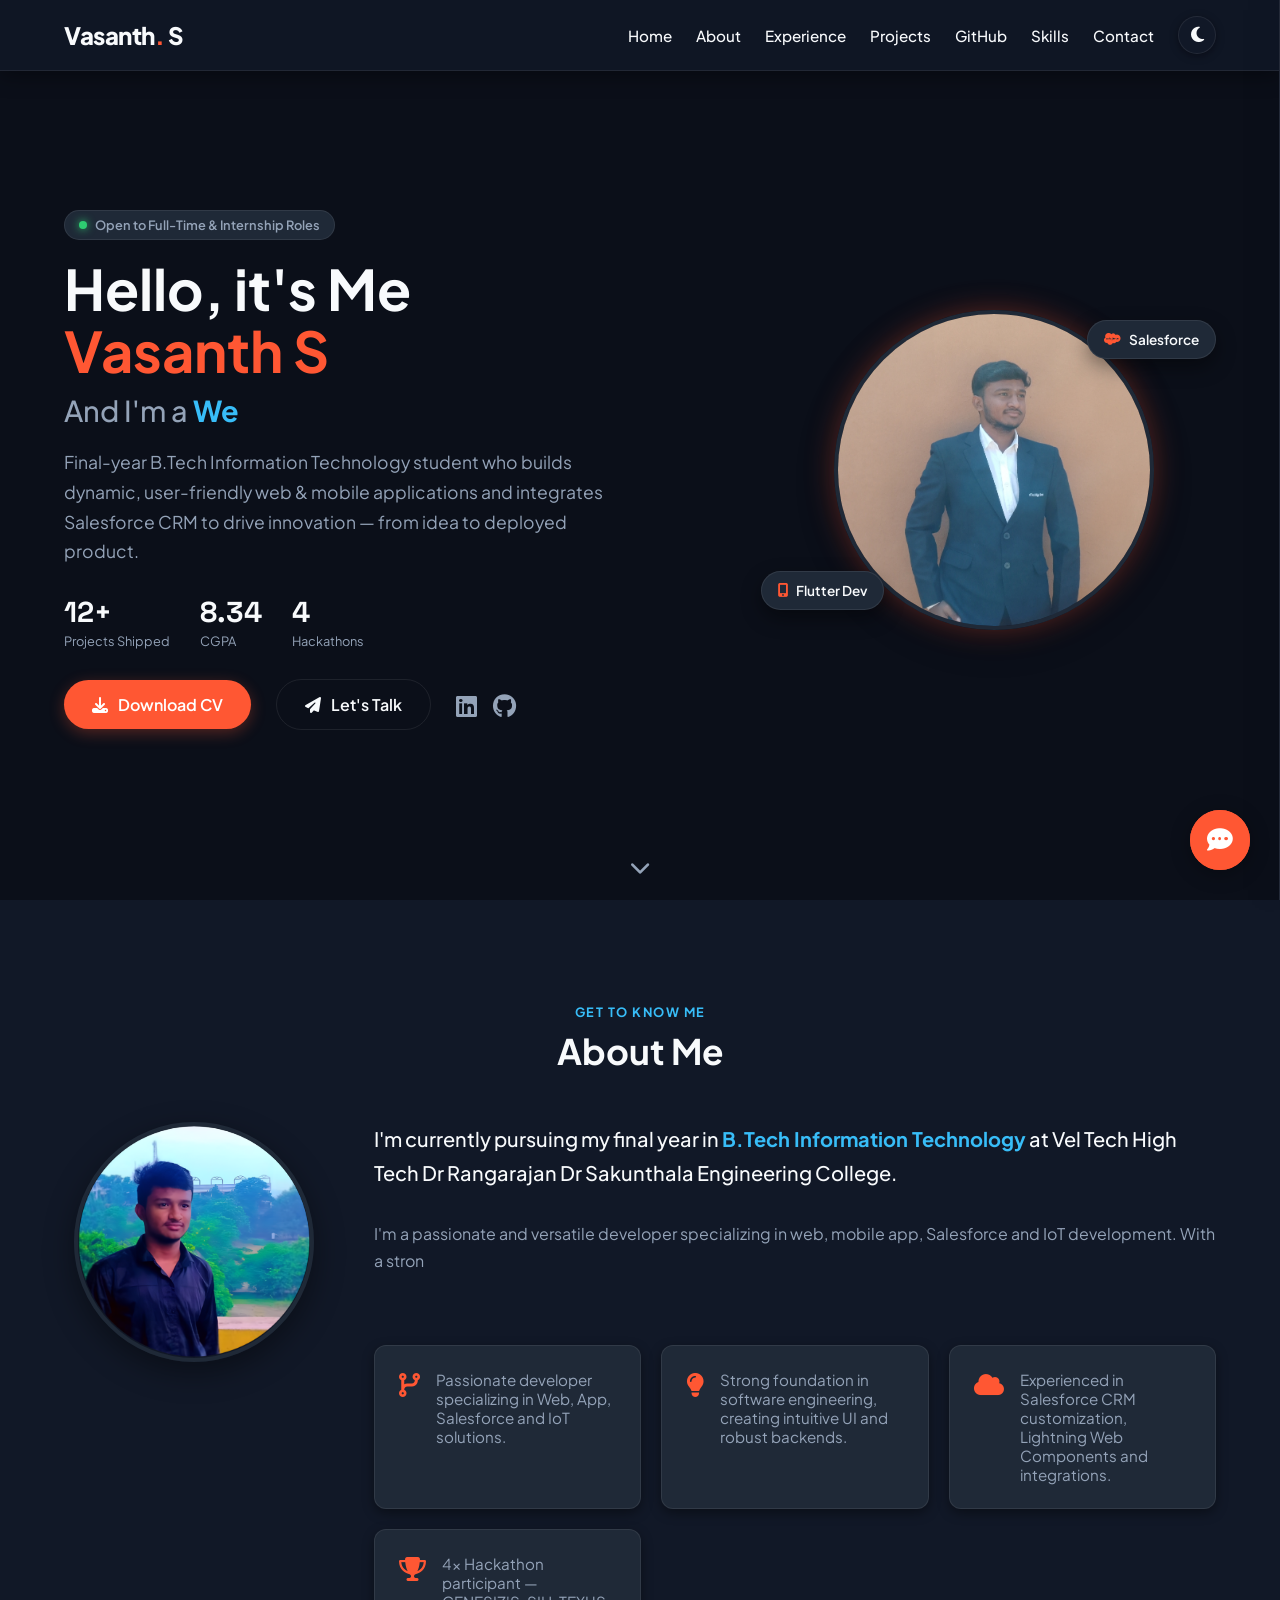
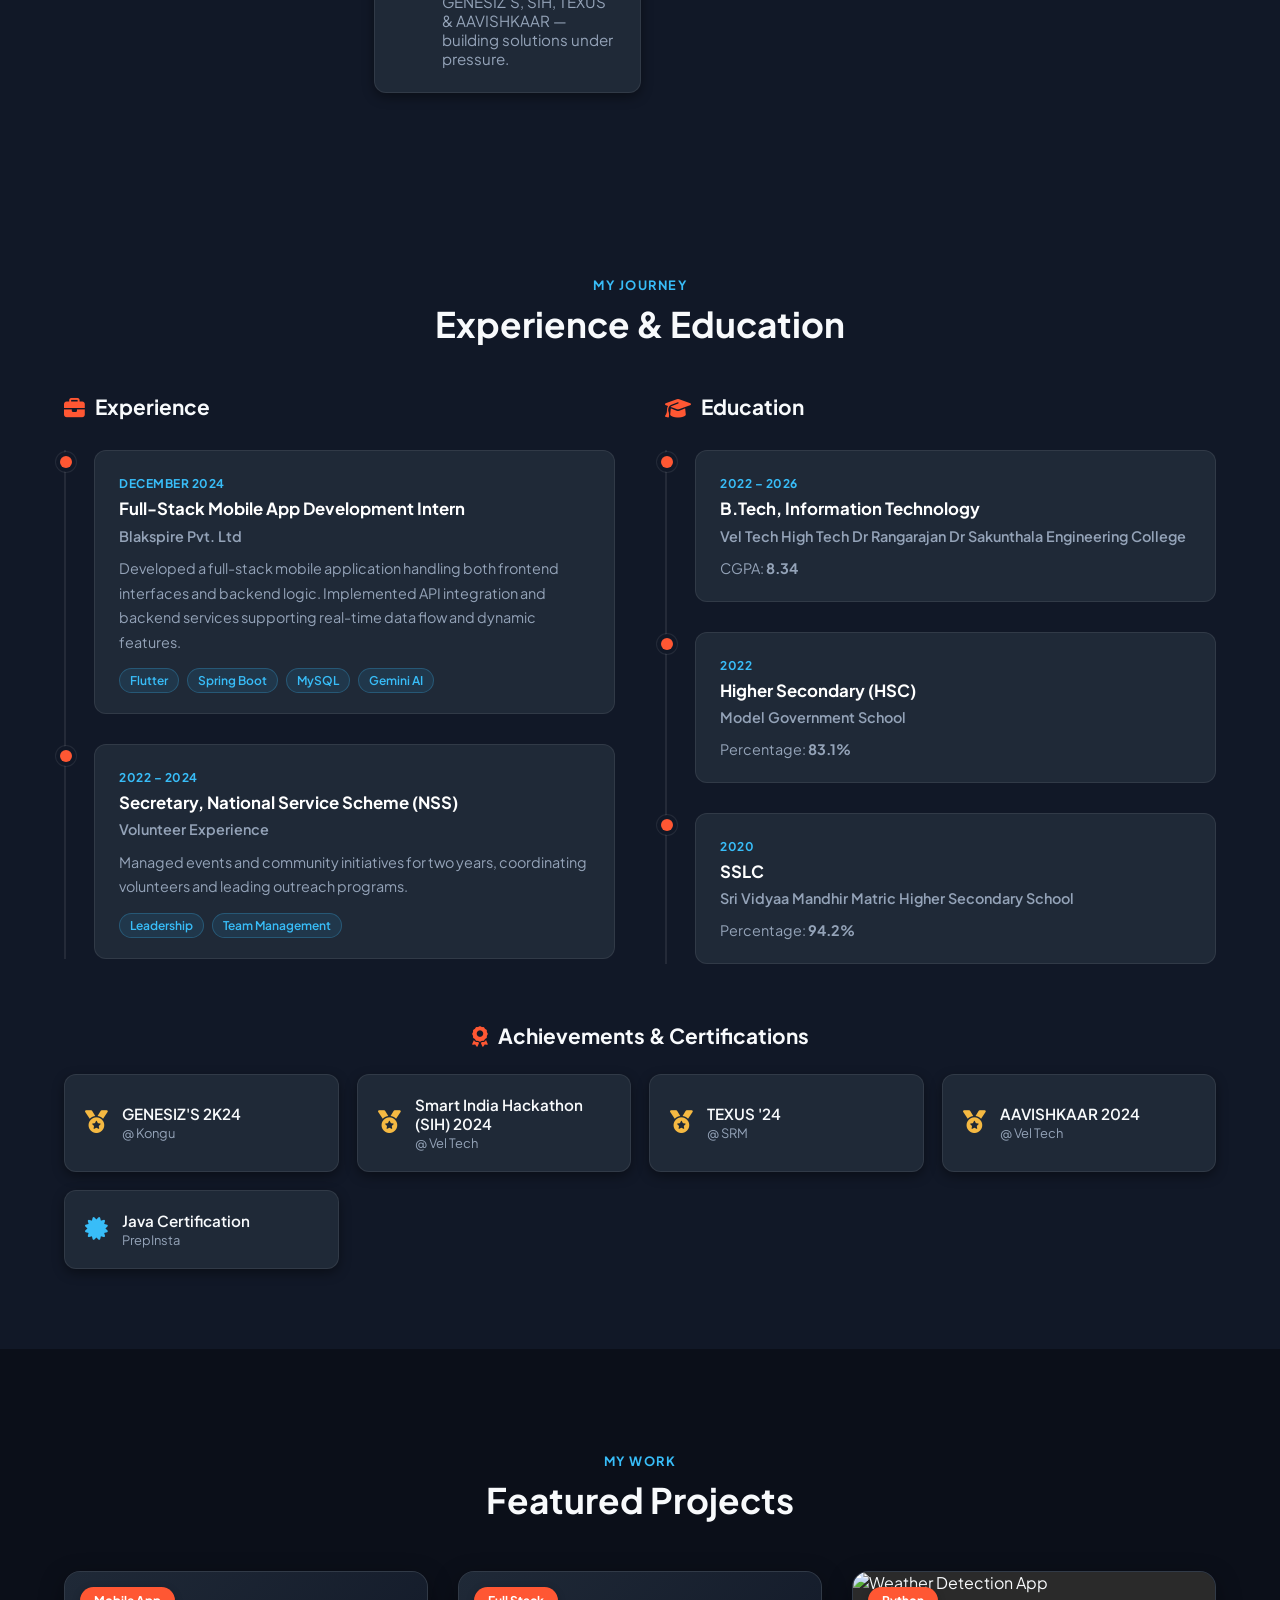
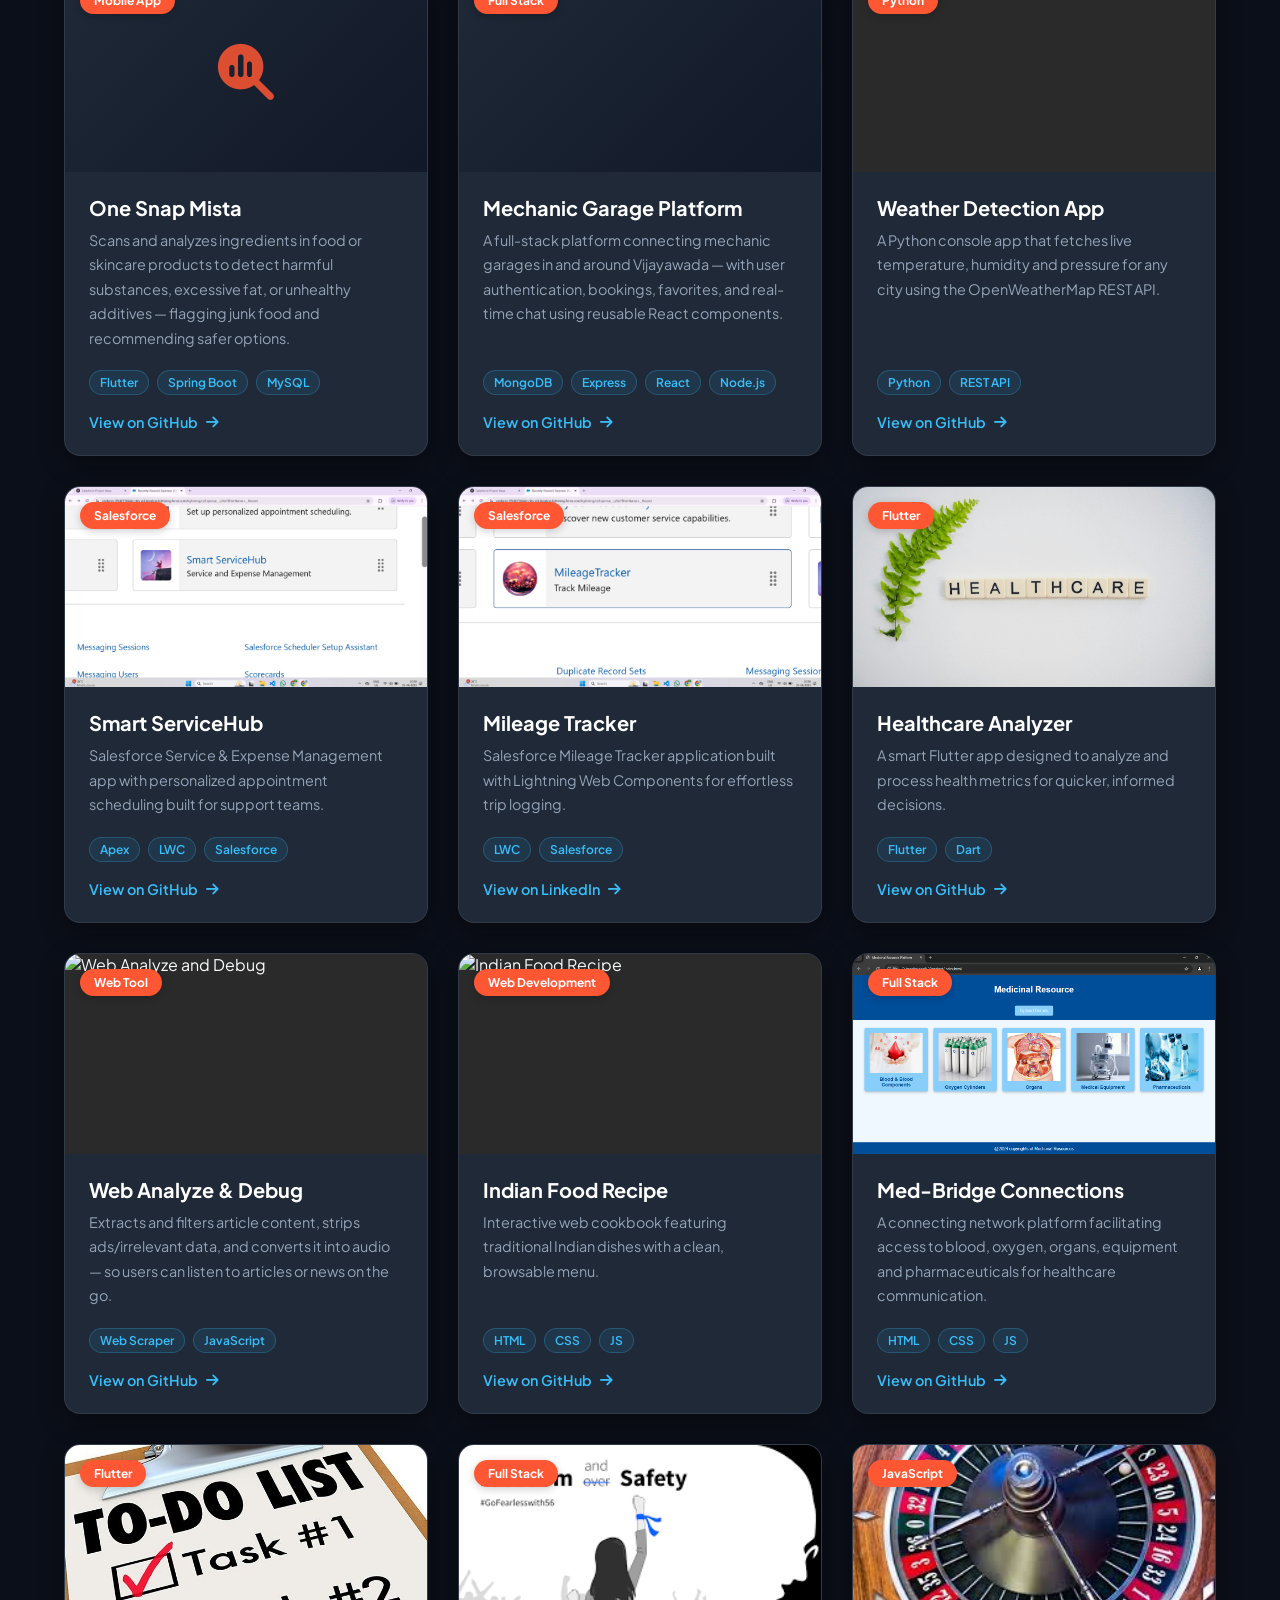
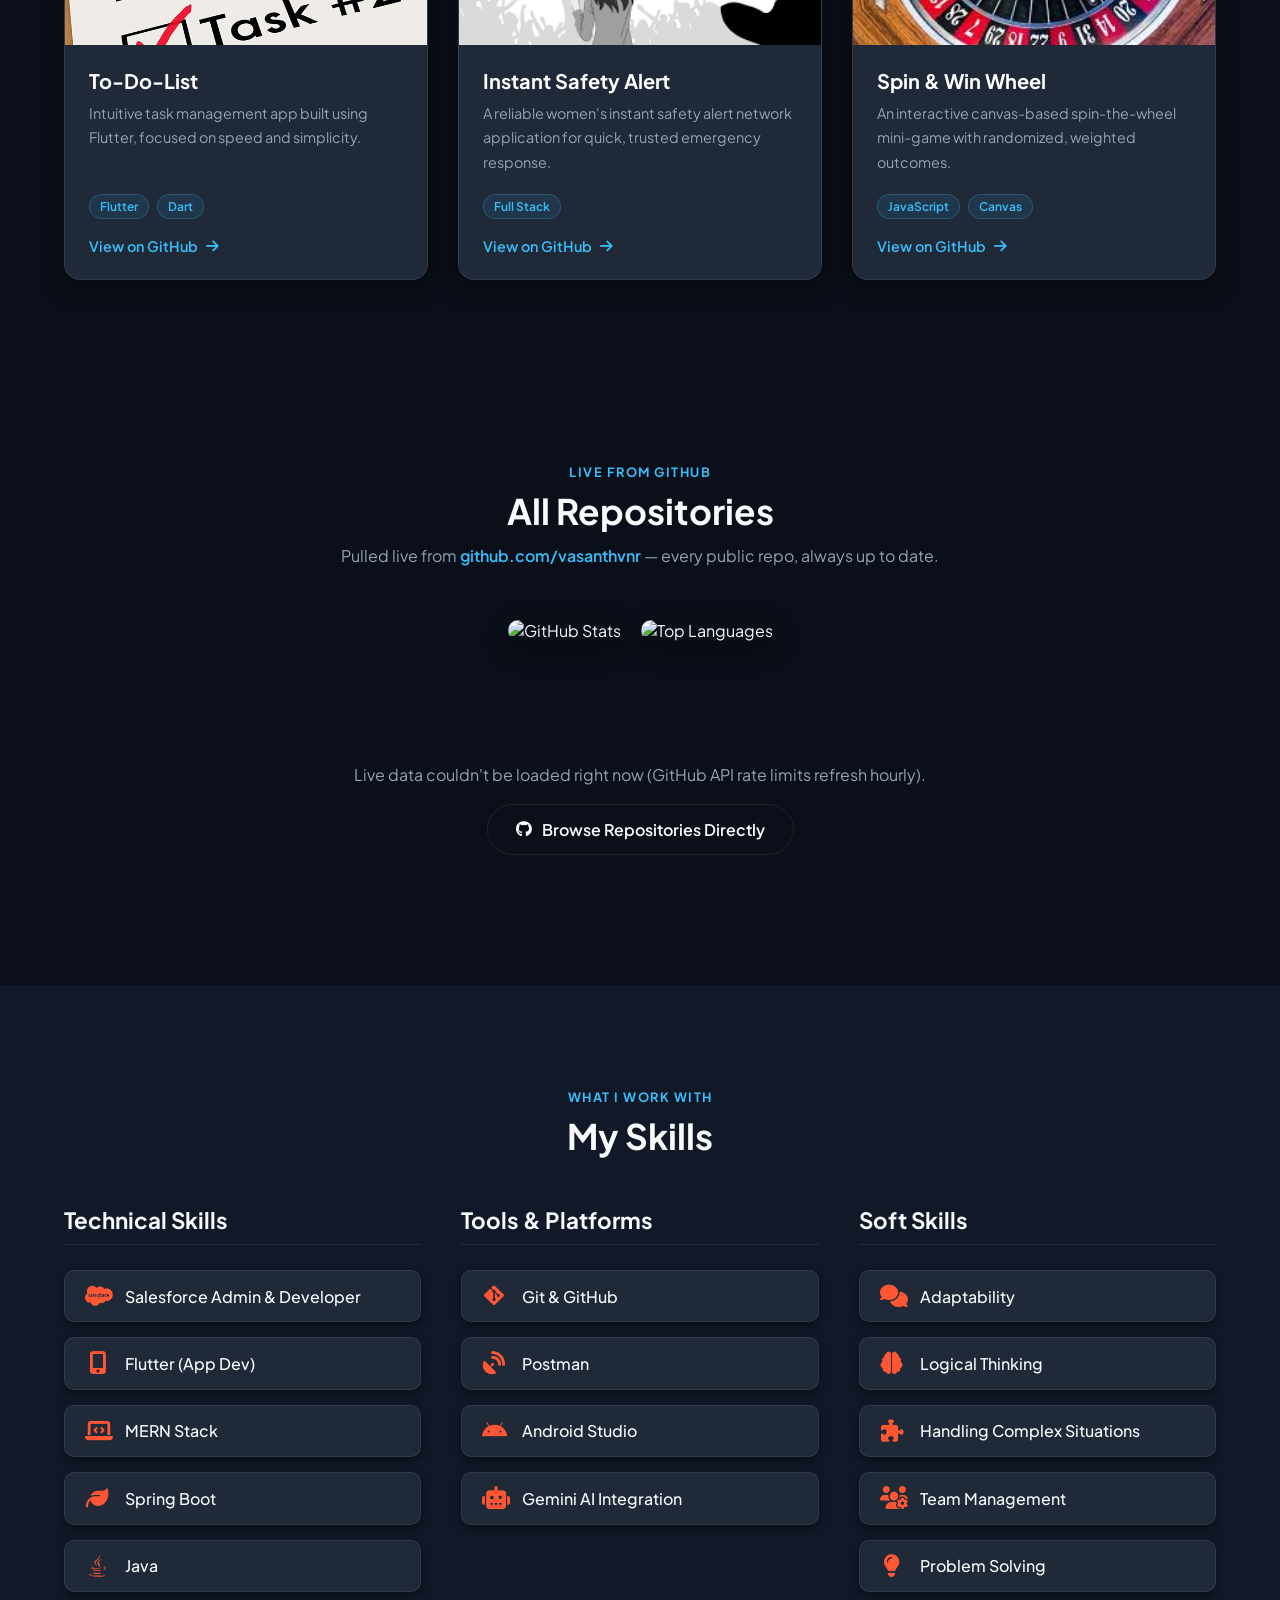
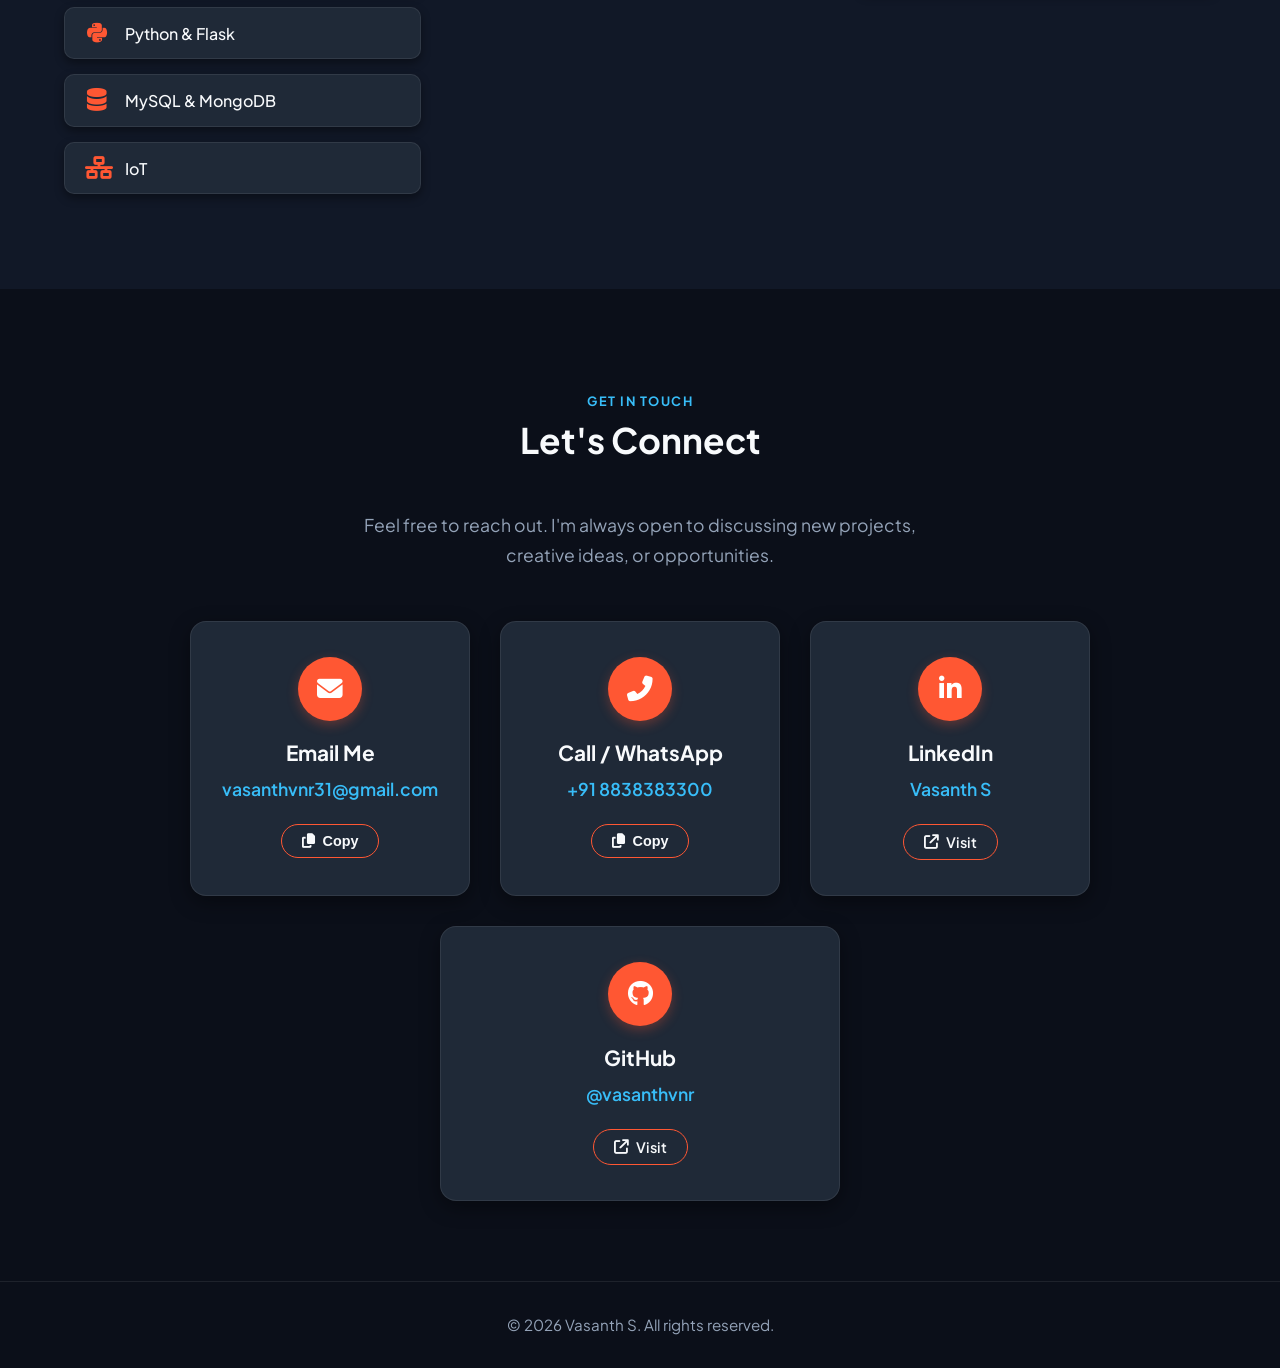
==== commit b53c59bf: "Update index.html" ====
--- a/index.html
+++ b/index.html
@@ -21,7 +21,7 @@
   <nav class="navbar">
     <div class="container">
       <div class="brand">
-        <a href="#home">Vasanth<span class="brand-dot">.</span></a>
+        <a href="#home">Vasanth<span class="brand-dot">.</span> S</a>
       </div>
       <div class="hamburger-menu" onclick="toggleNav()">
         <span></span>
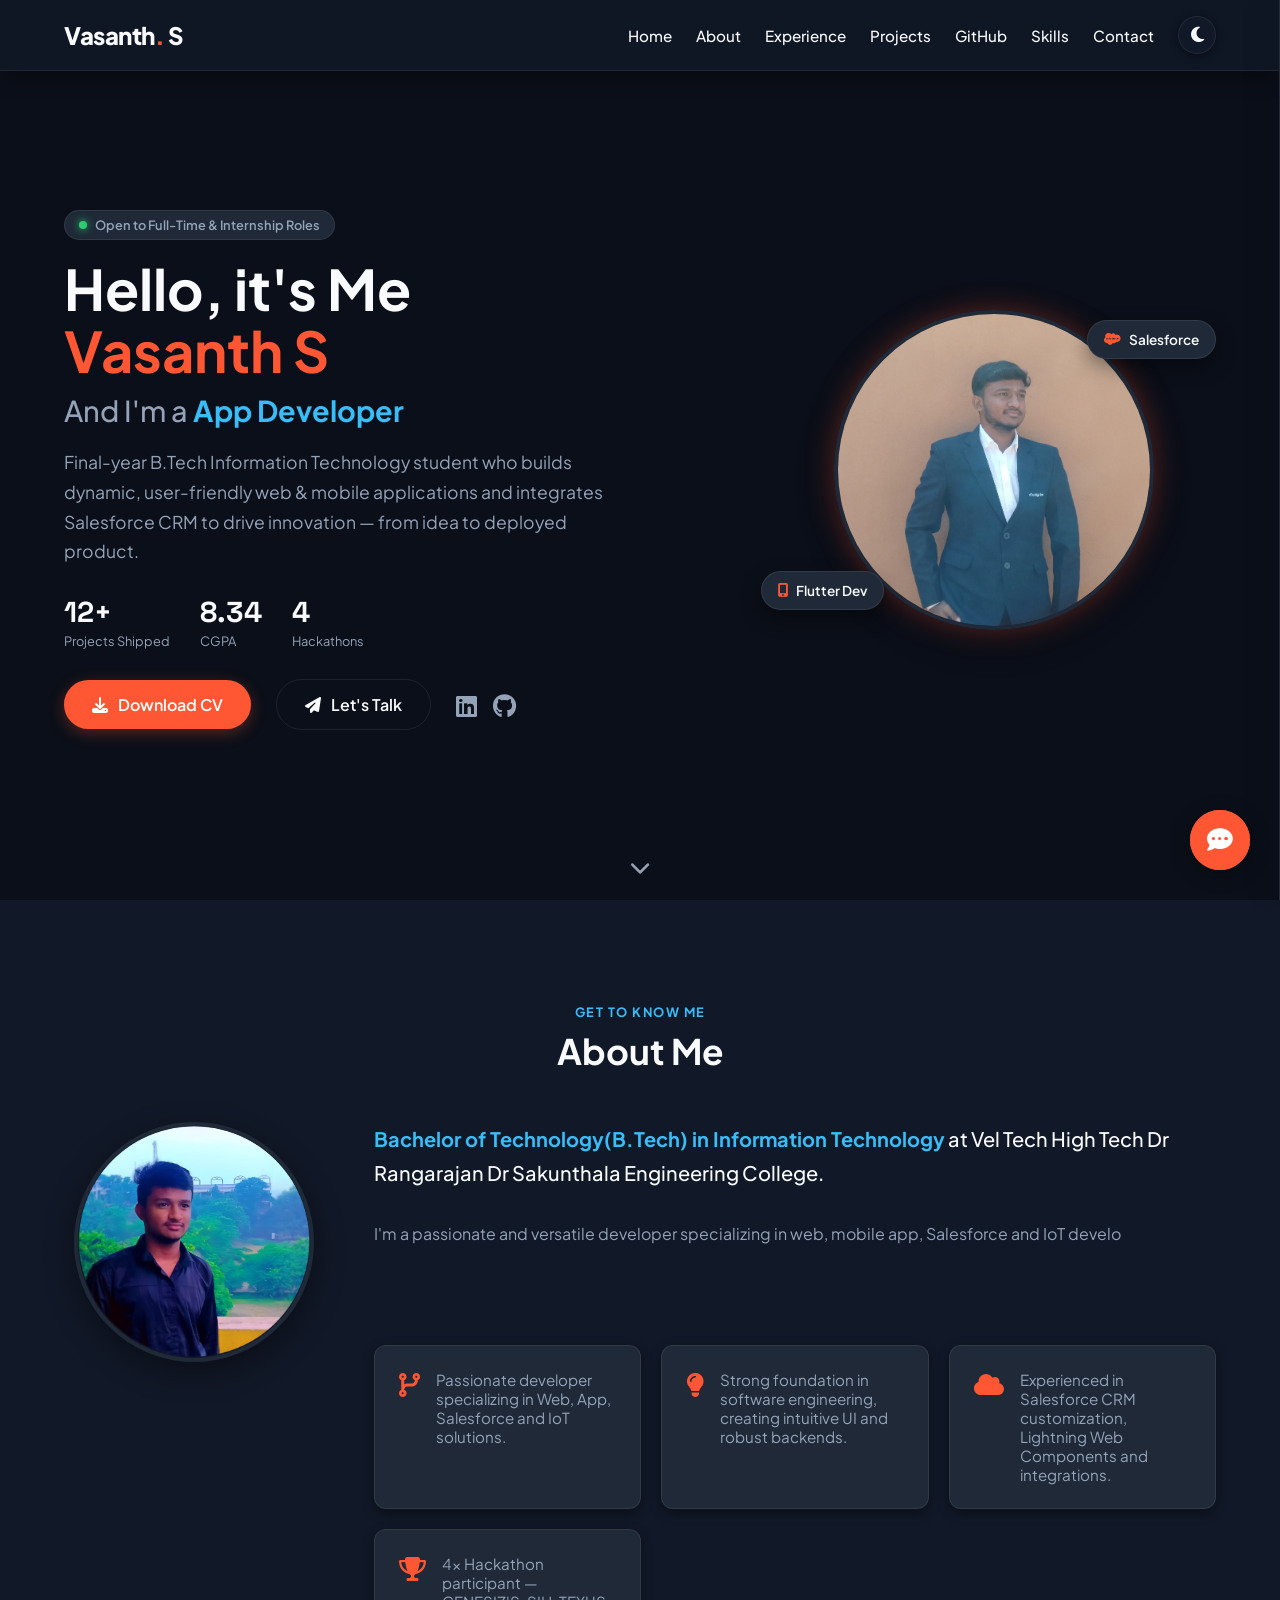
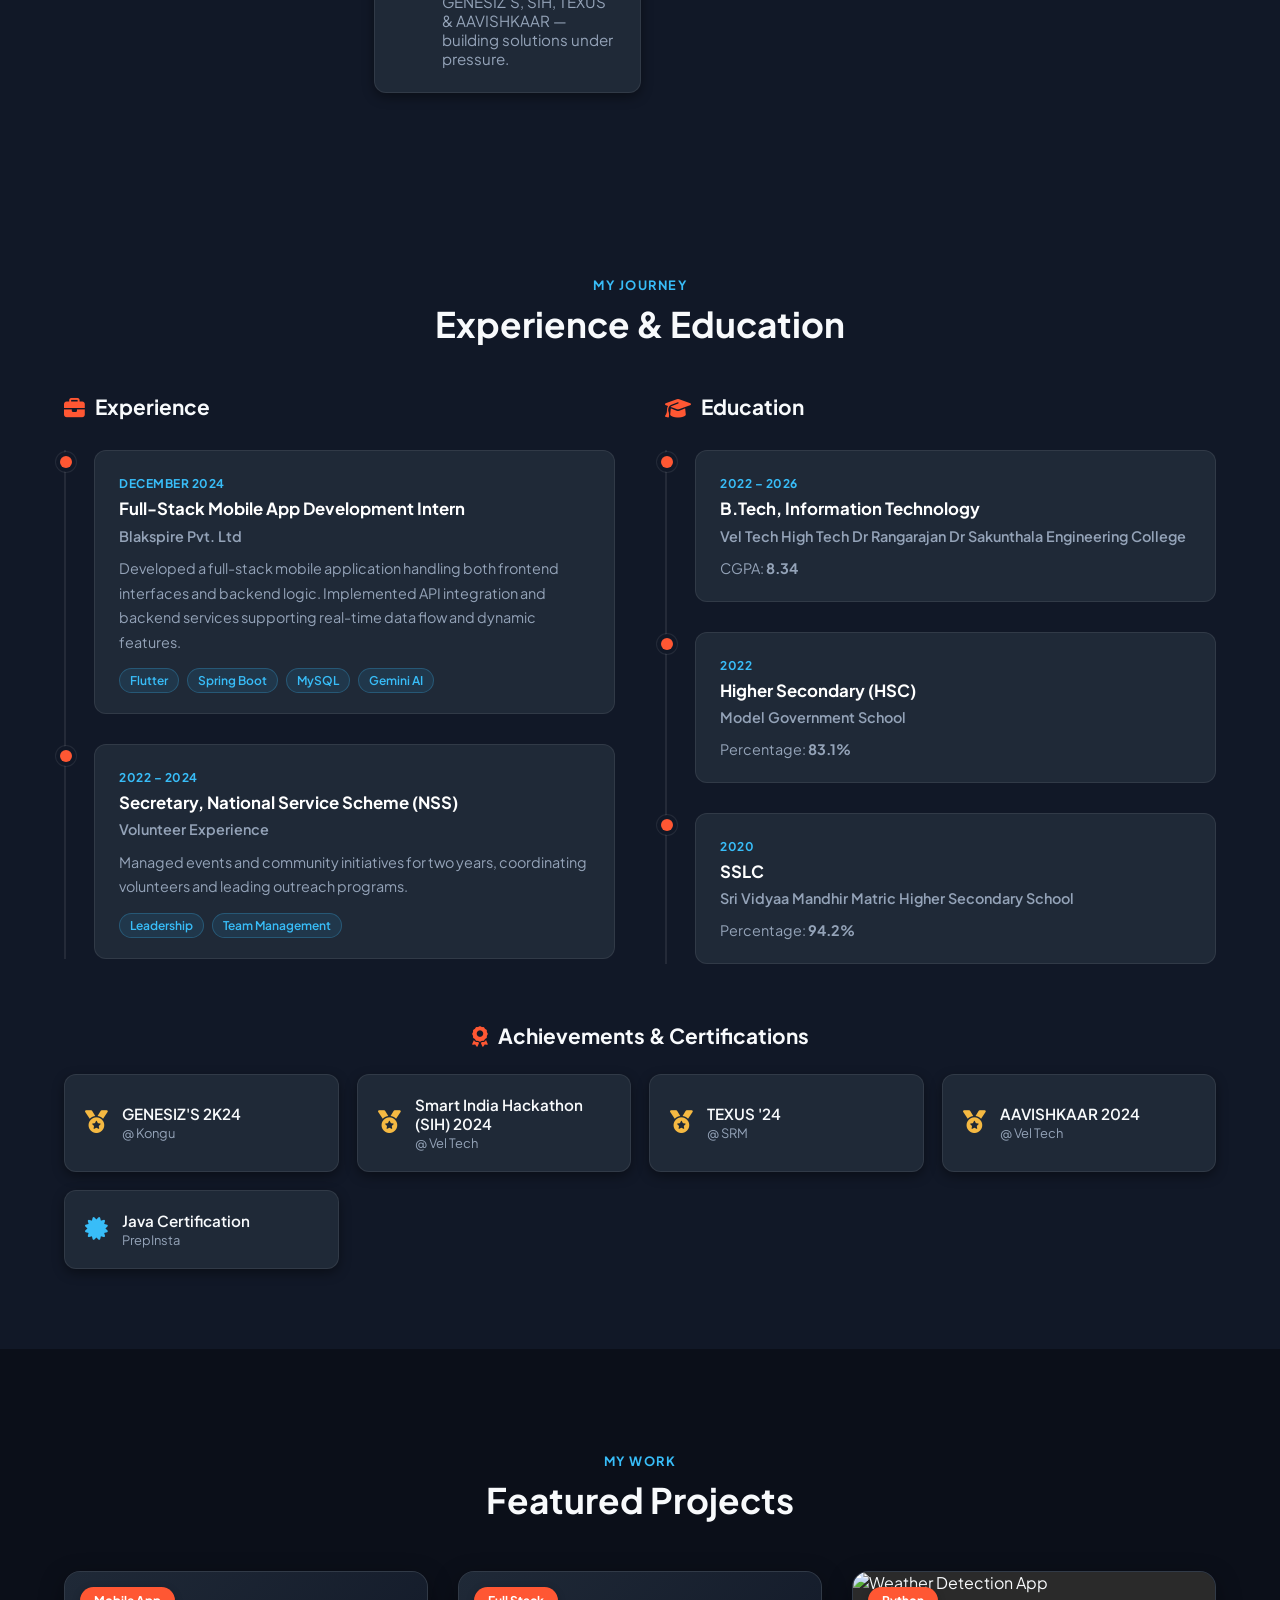
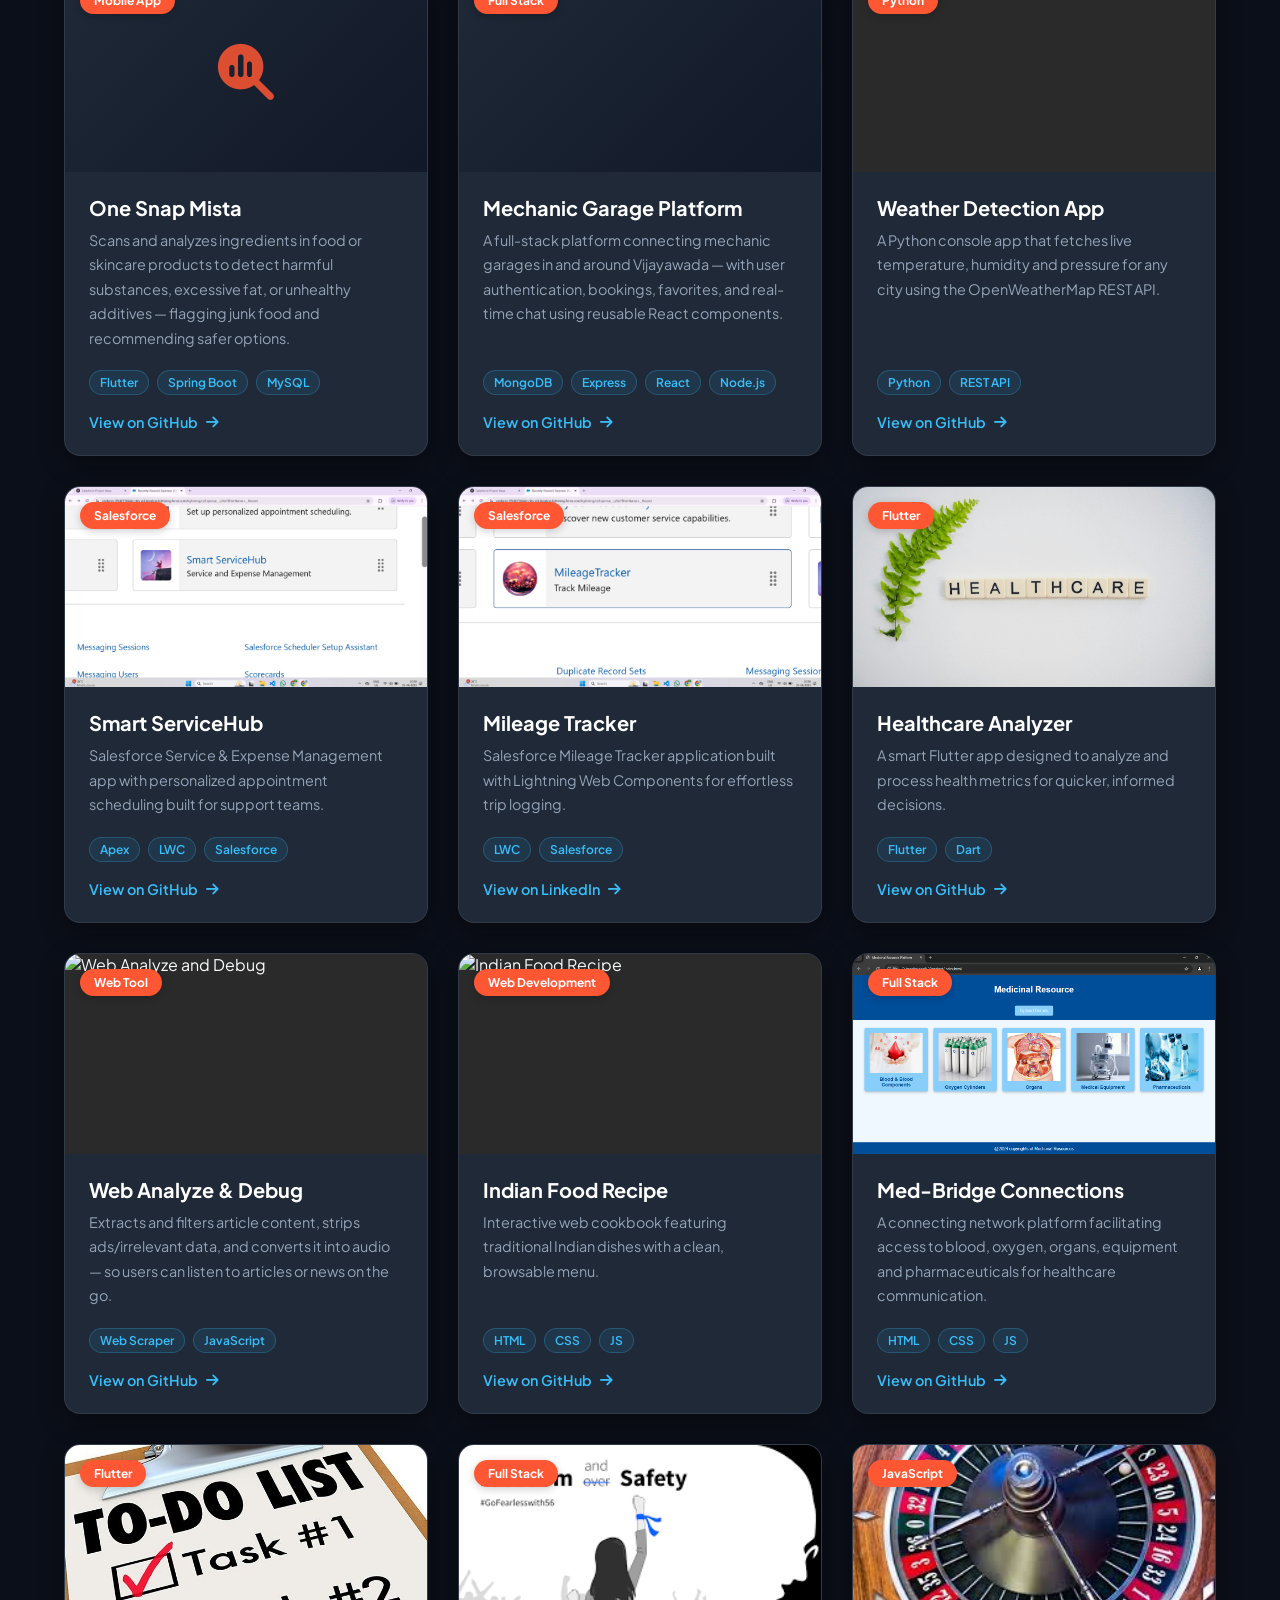
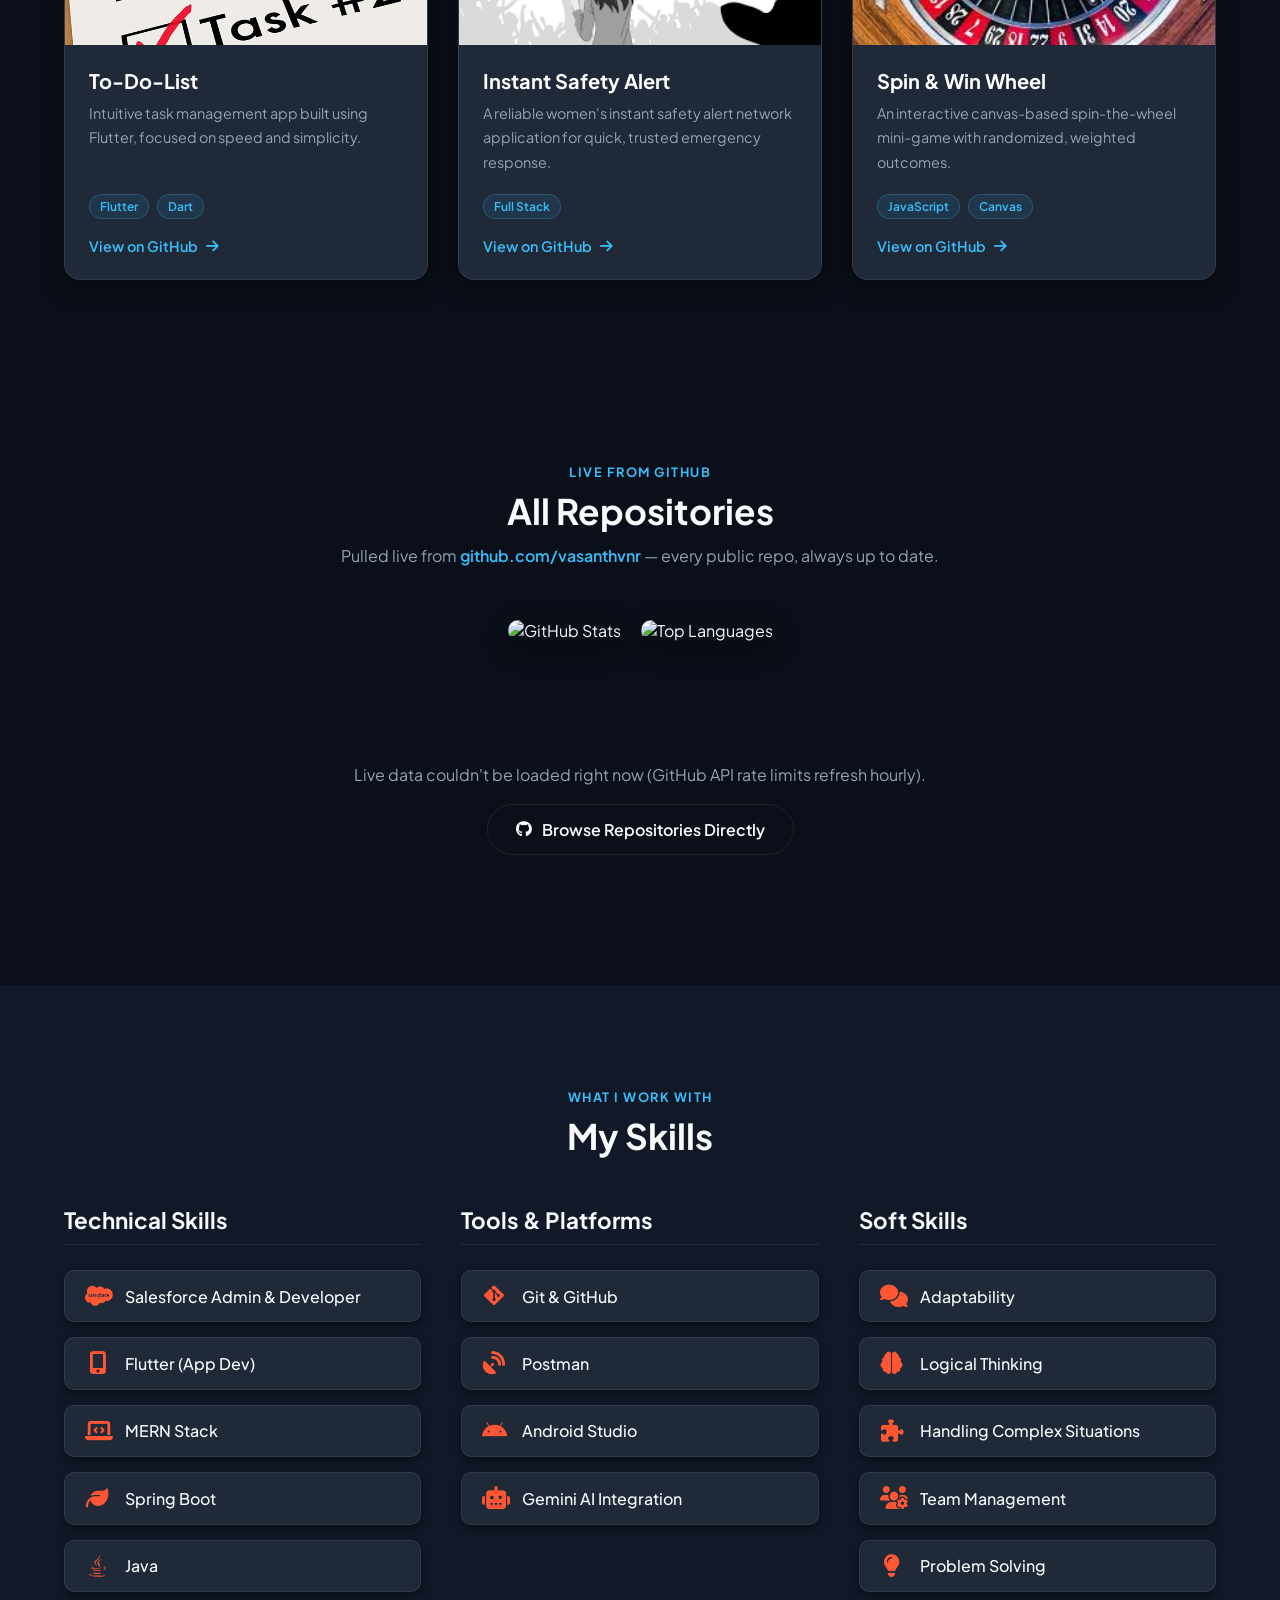
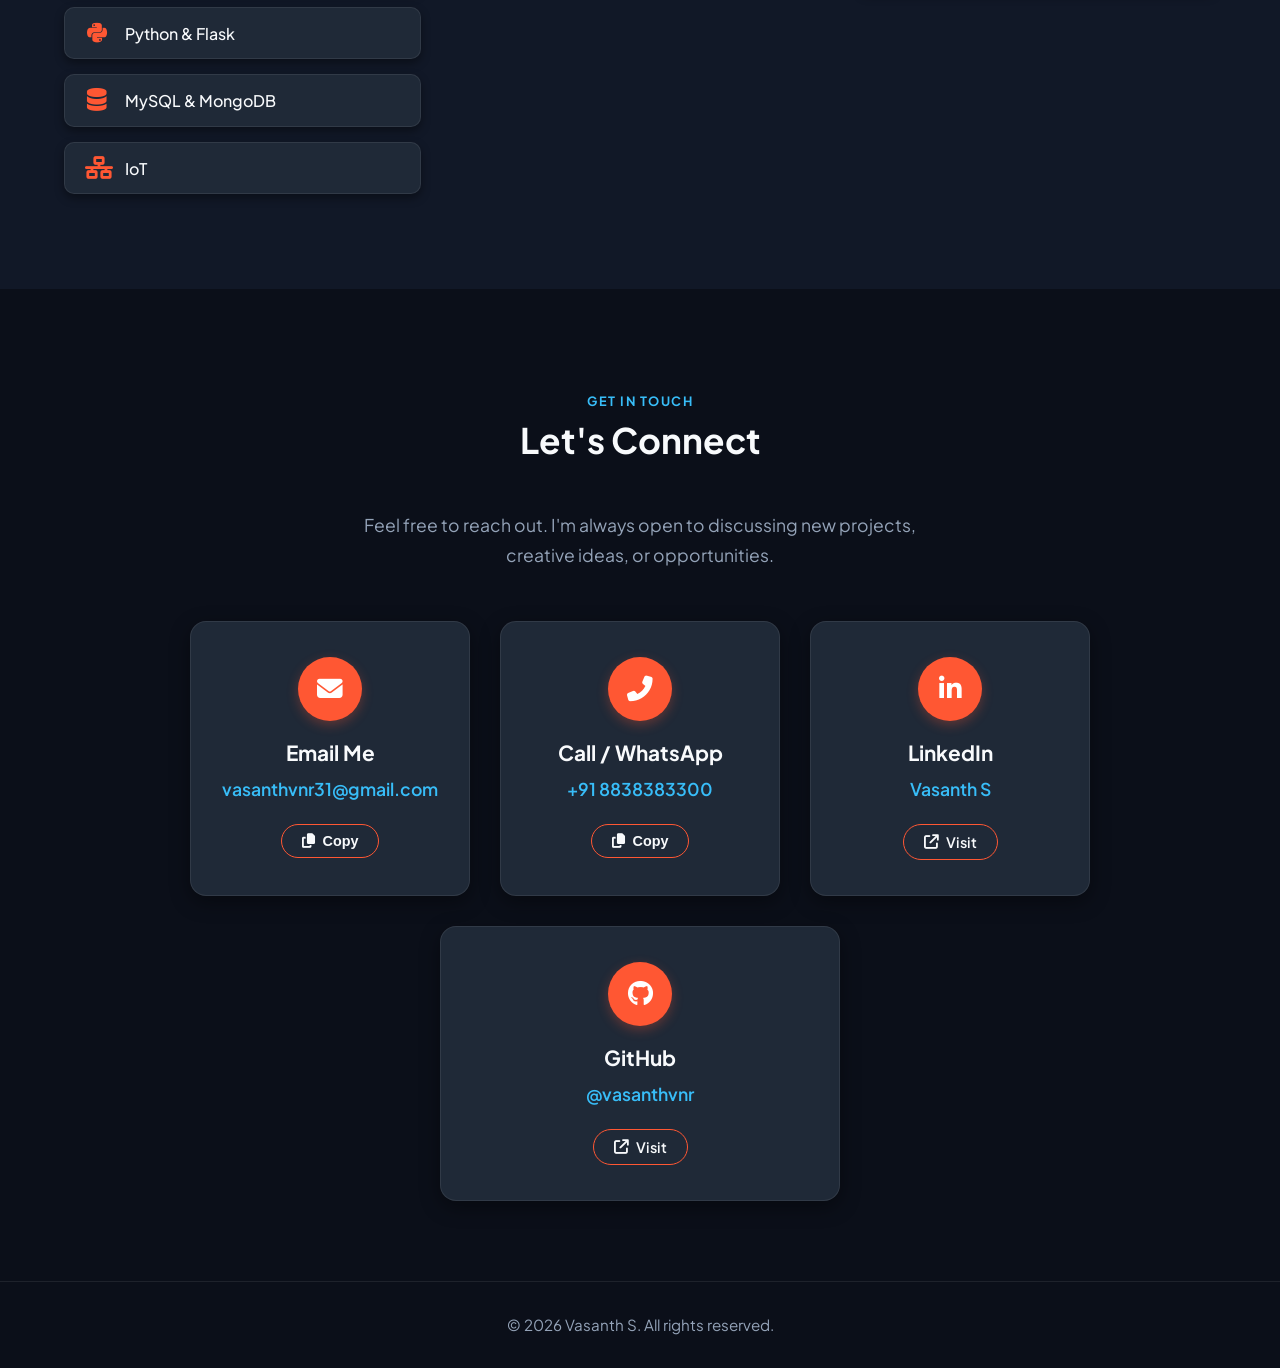
==== commit edfe538f: "Update index.html" ====
--- a/index.html
+++ b/index.html
@@ -127,7 +127,7 @@
           <img src="./image/about.png" alt="Vasanth S portrait" class="about-photo">
         </div>
         <div class="about-text">
-          <p class="about-lead">I'm currently pursuing my final year in <b style="color: var(--accent-cyan);">B.Tech Information Technology</b> at Vel Tech High Tech Dr Rangarajan Dr Sakunthala Engineering College.</p>
+          <p class="about-lead"><b style="color: var(--accent-cyan);">Bachelor of Technology(B.Tech) in Information Technology</b> at Vel Tech High Tech Dr Rangarajan Dr Sakunthala Engineering College.</p>
           <p id="about-text" class="about-typed"></p>
           <div class="about-grid">
             <div class="about-item">
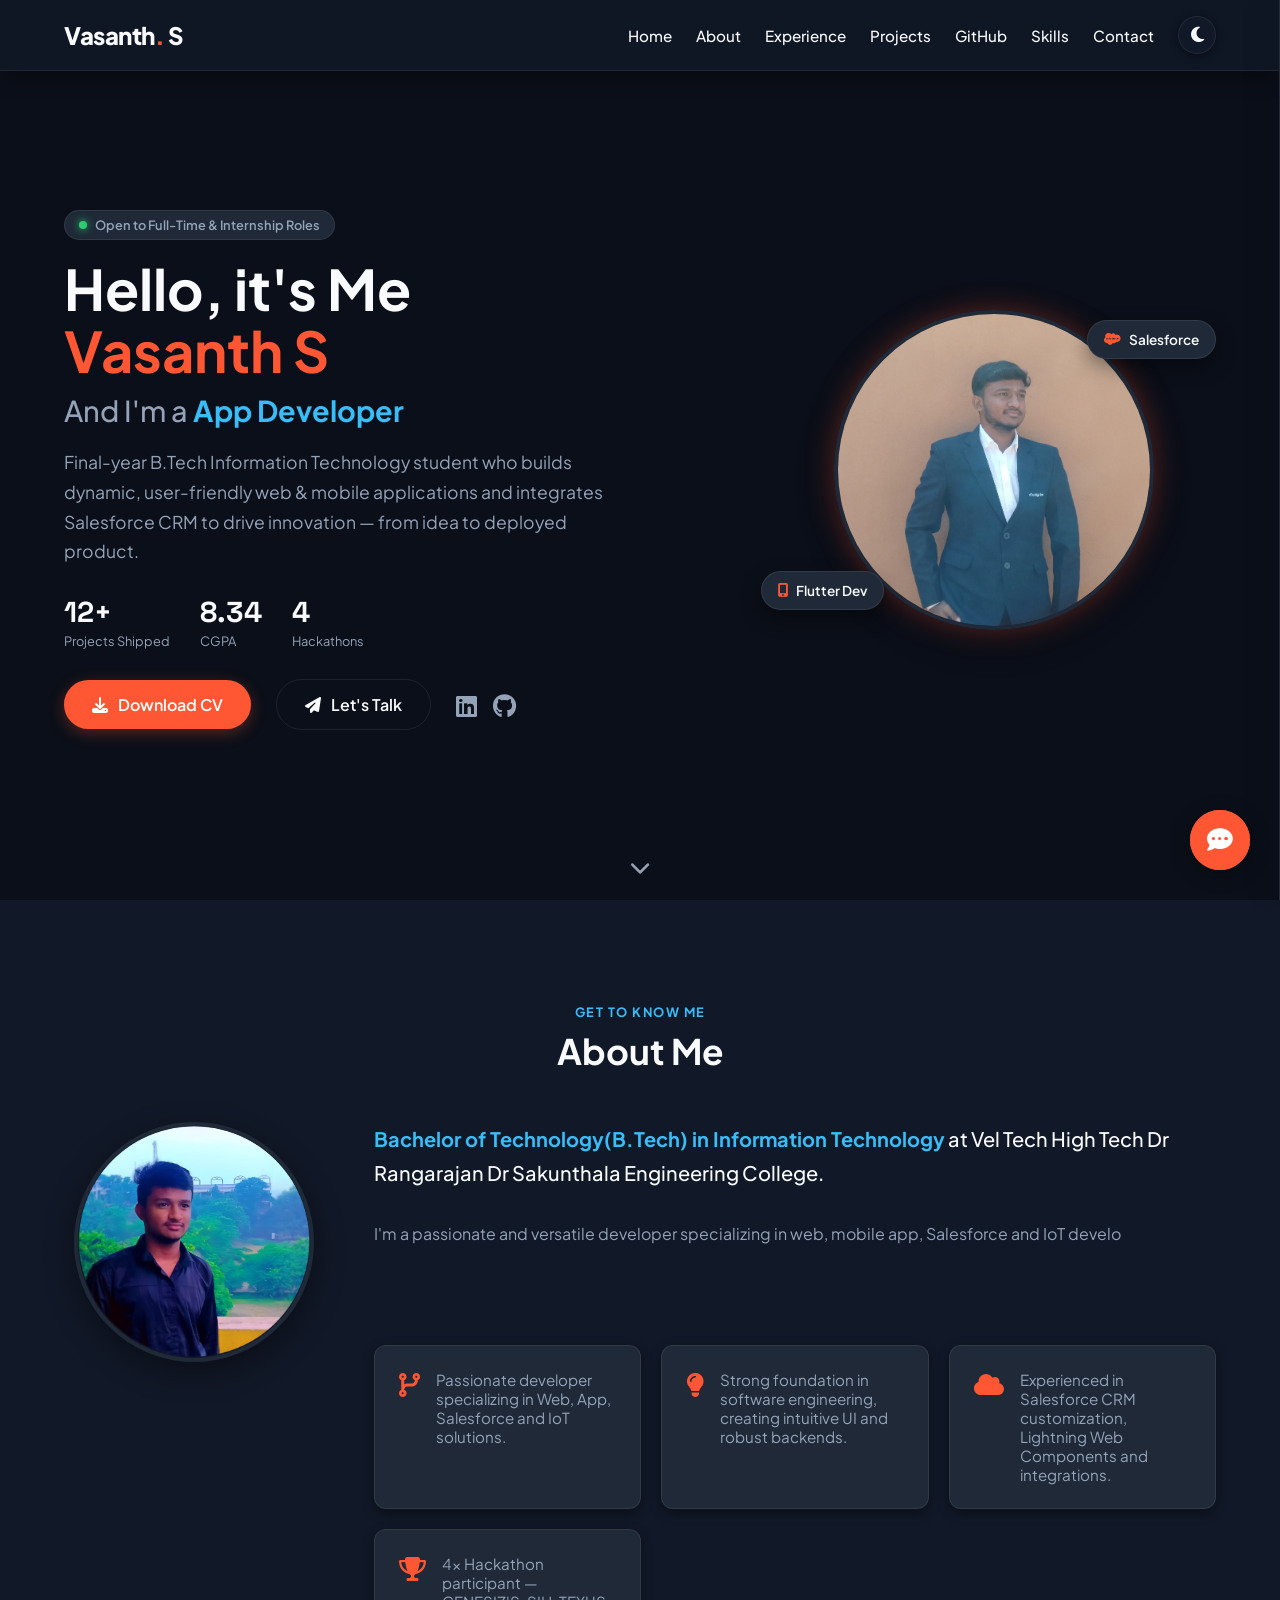
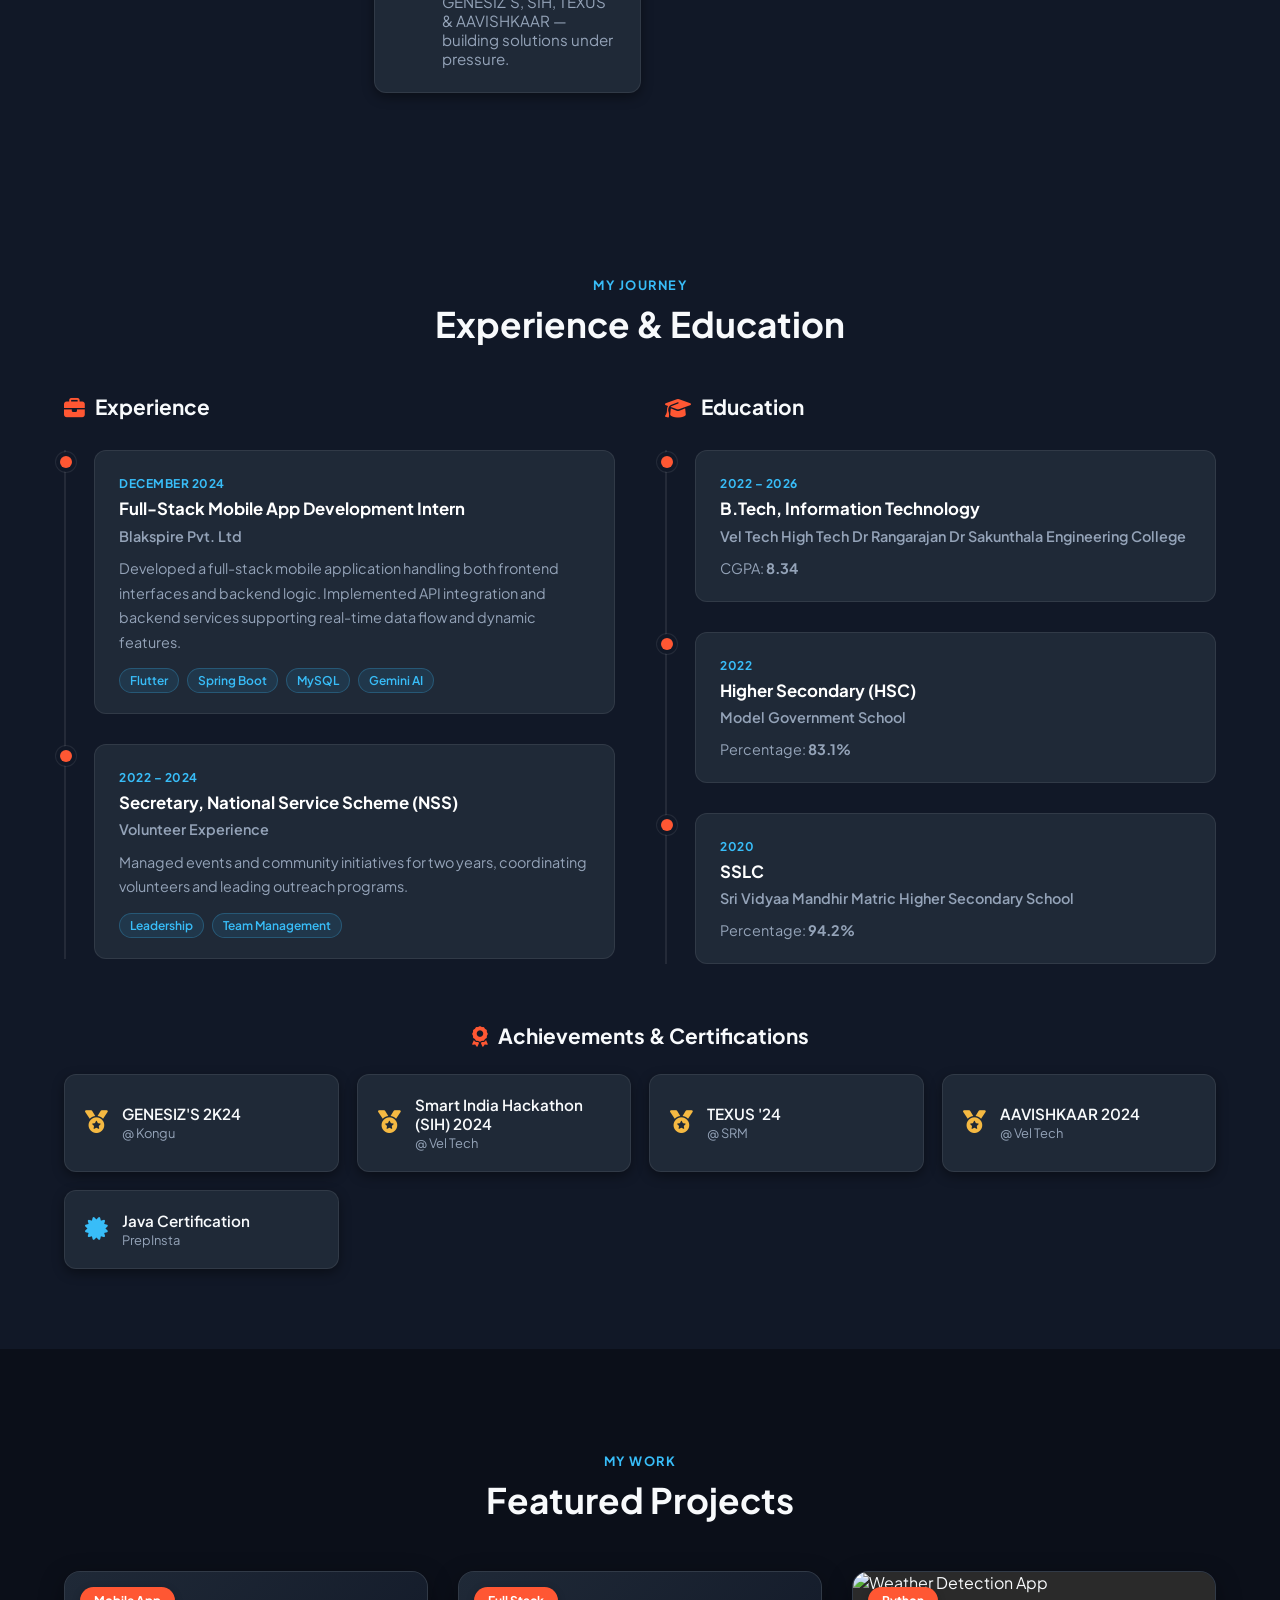
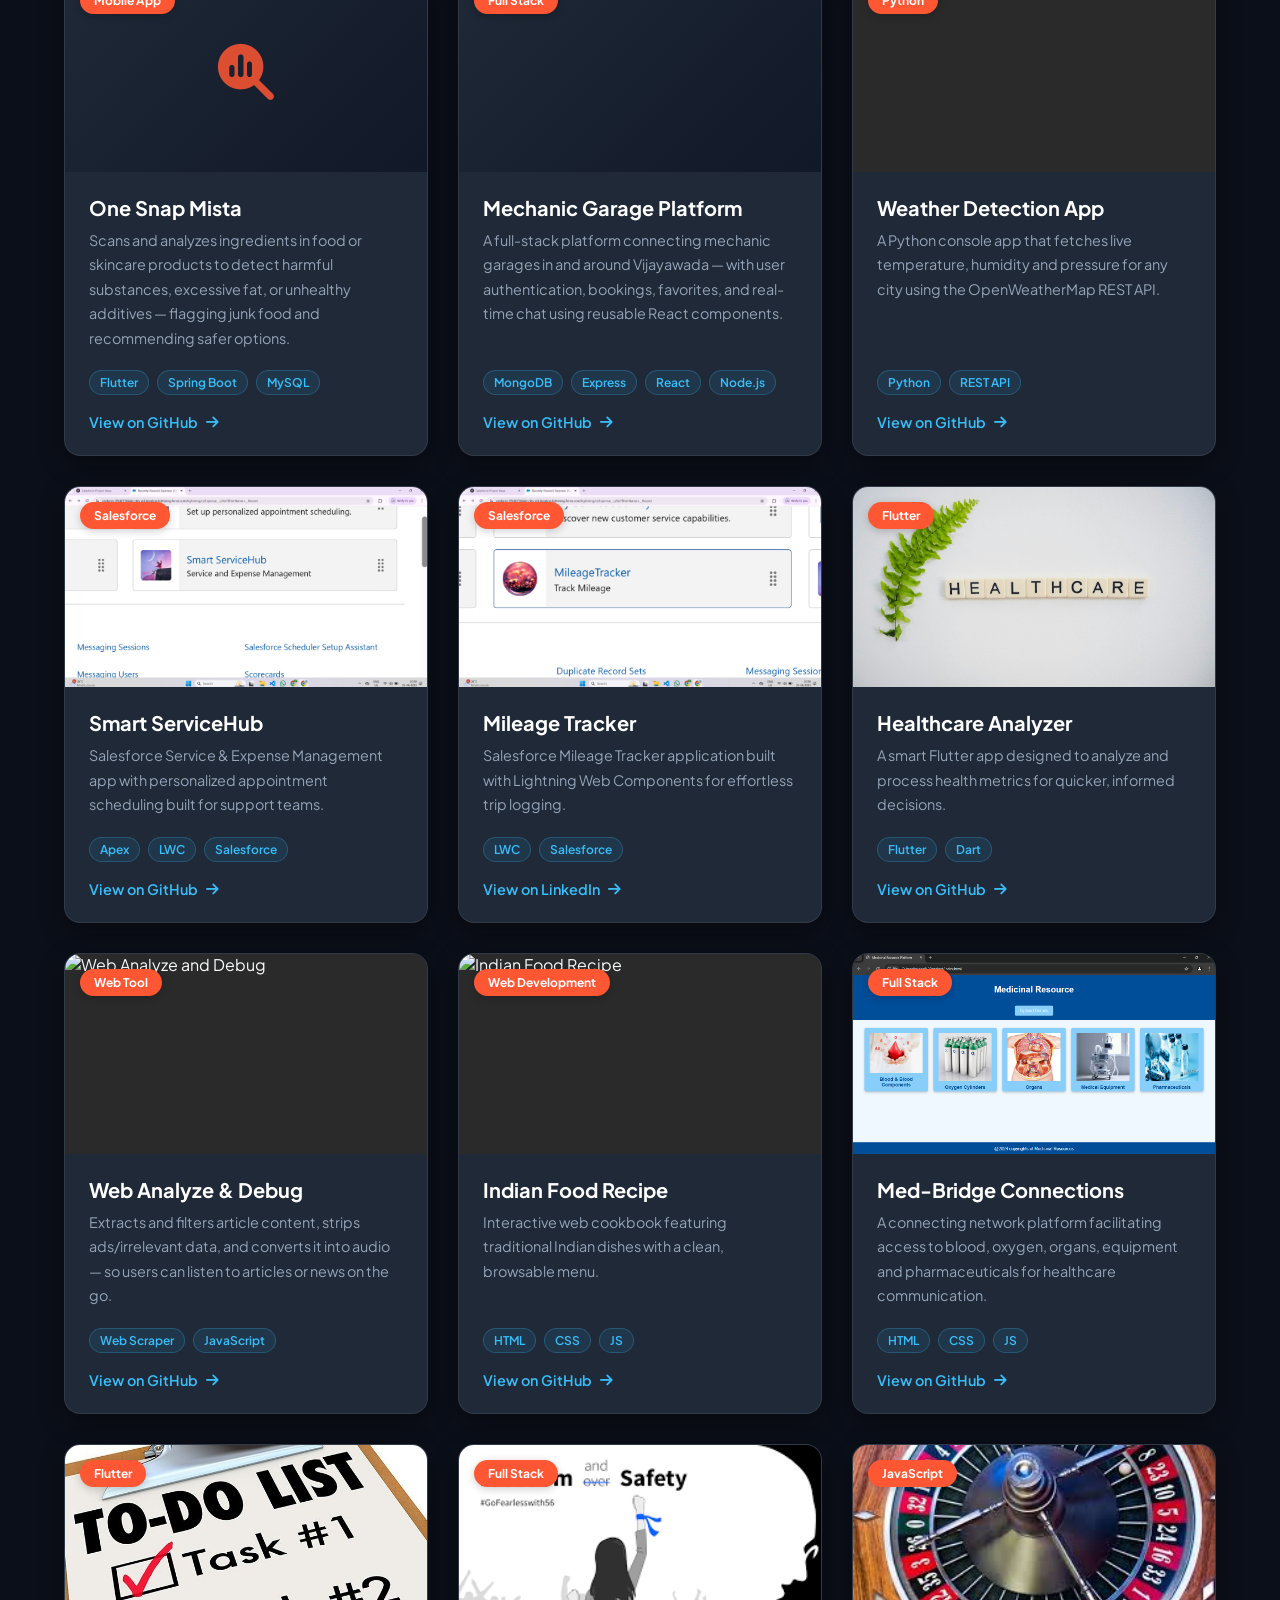
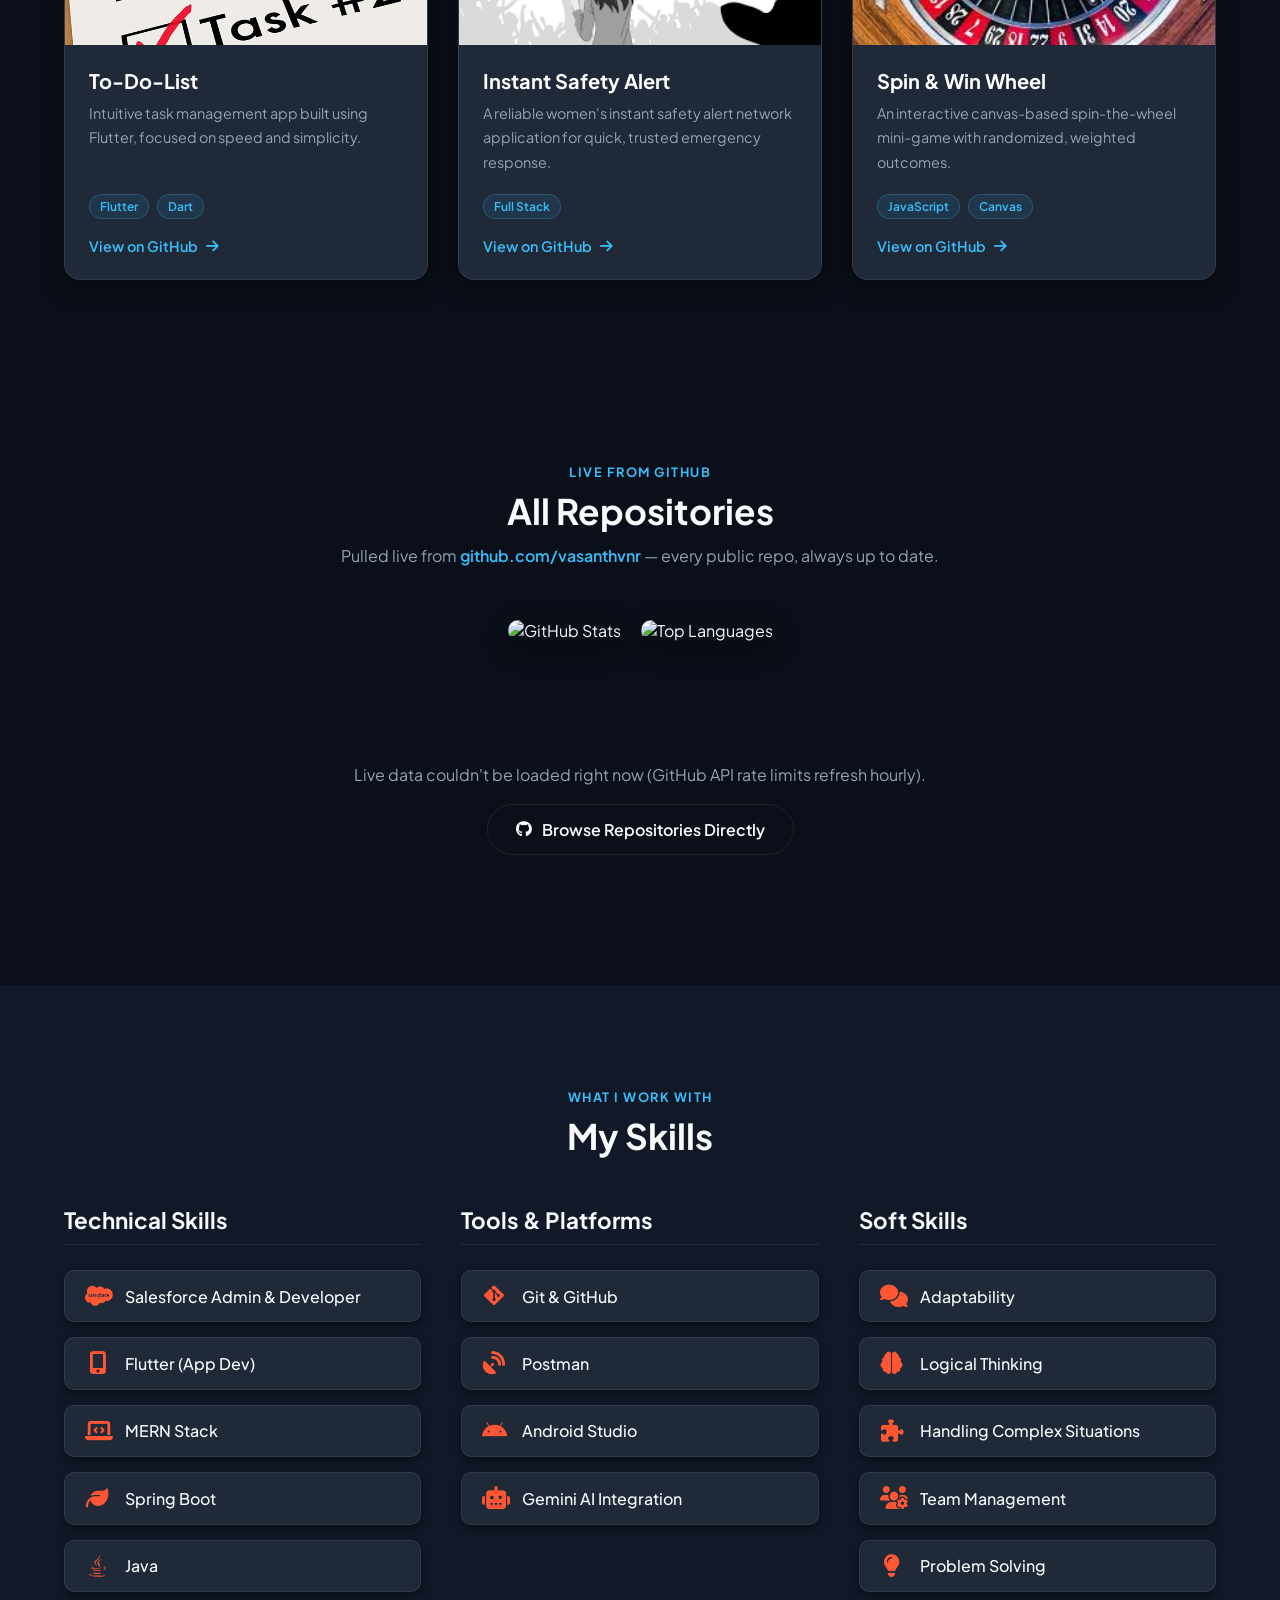
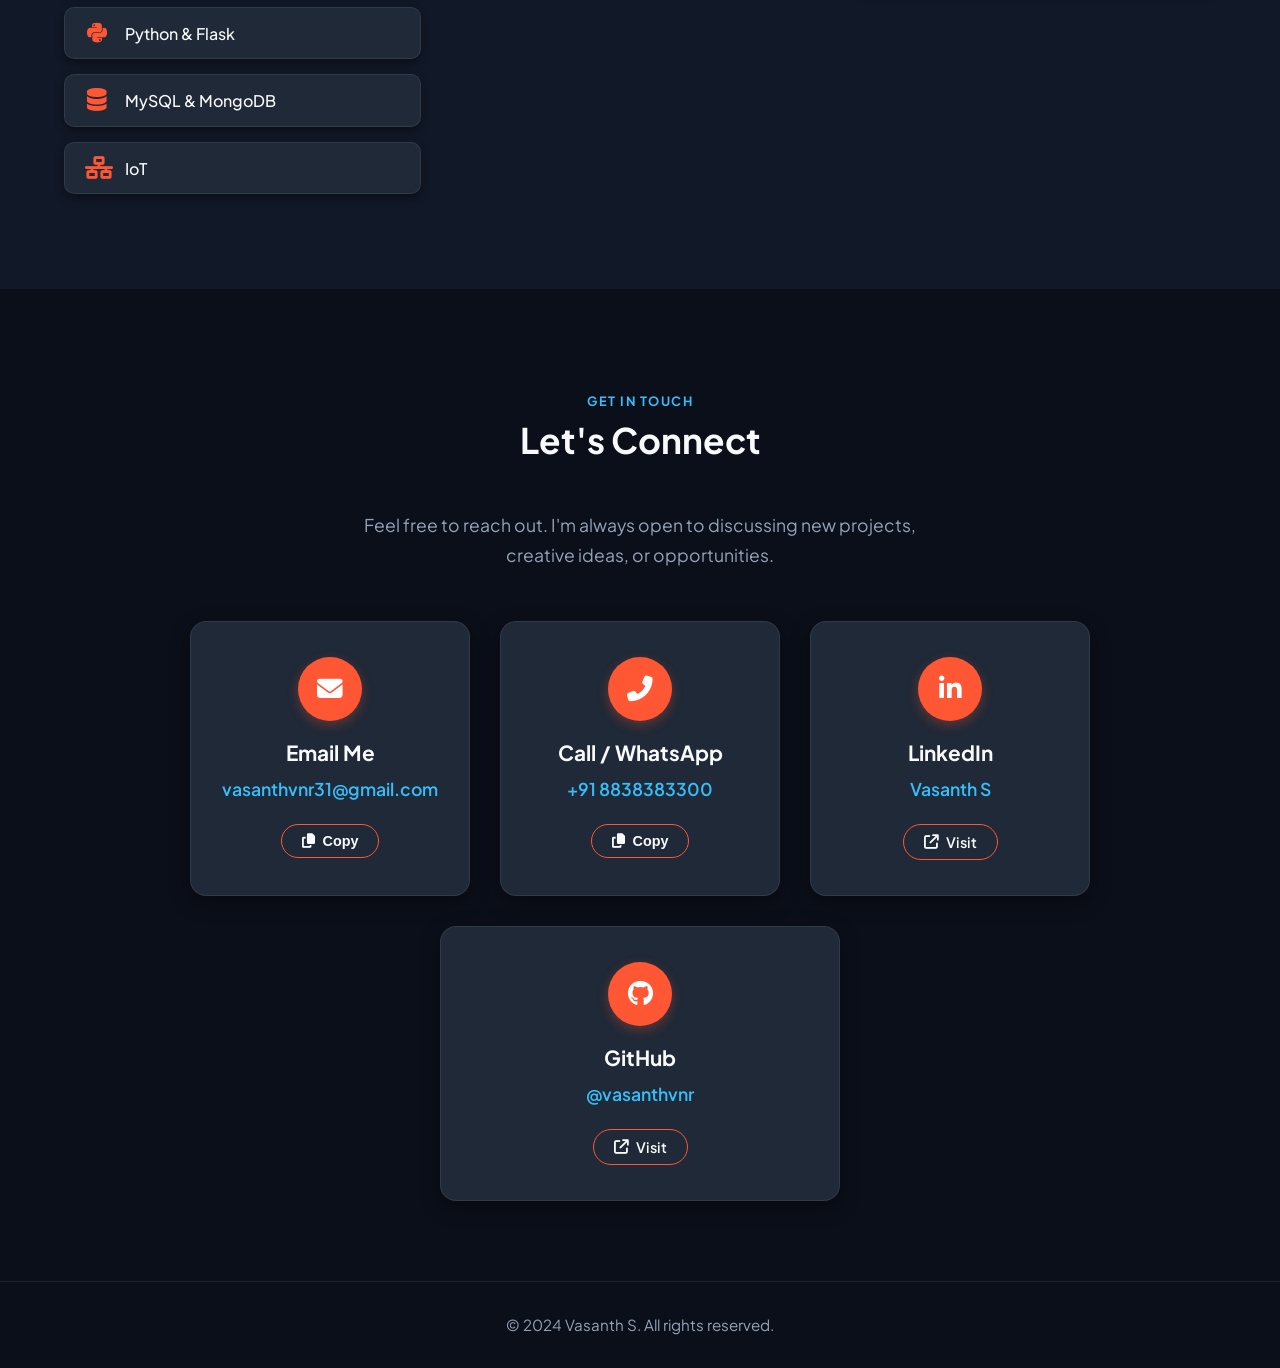
==== commit 660b0c1e: "Update copyright year in footer to 2024" ====
--- a/index.html
+++ b/index.html
@@ -690,7 +690,7 @@
   <!-- Footer -->
   <footer>
     <div class="container">
-      <p>&copy; 2026 Vasanth S. All rights reserved.</p>
+      <p>&copy; 2024 Vasanth S. All rights reserved.</p>
     </div>
   </footer>
 
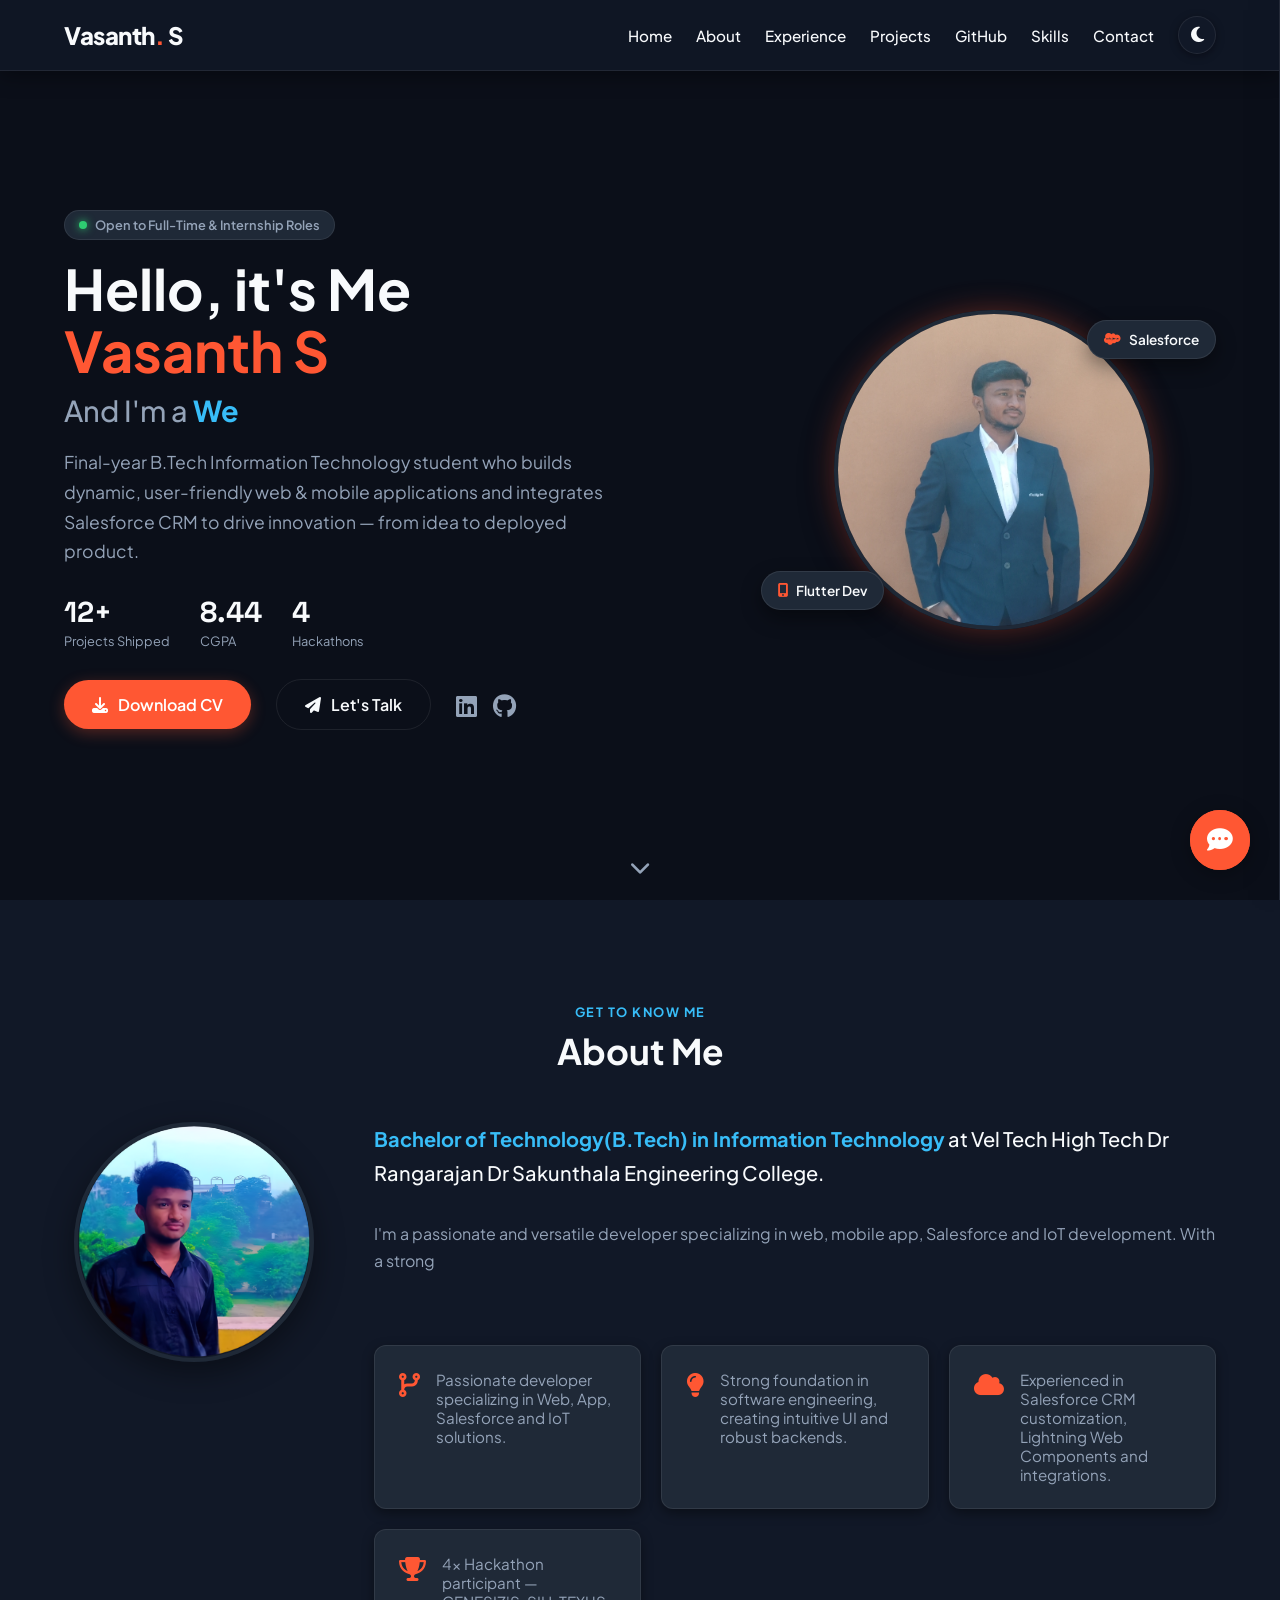
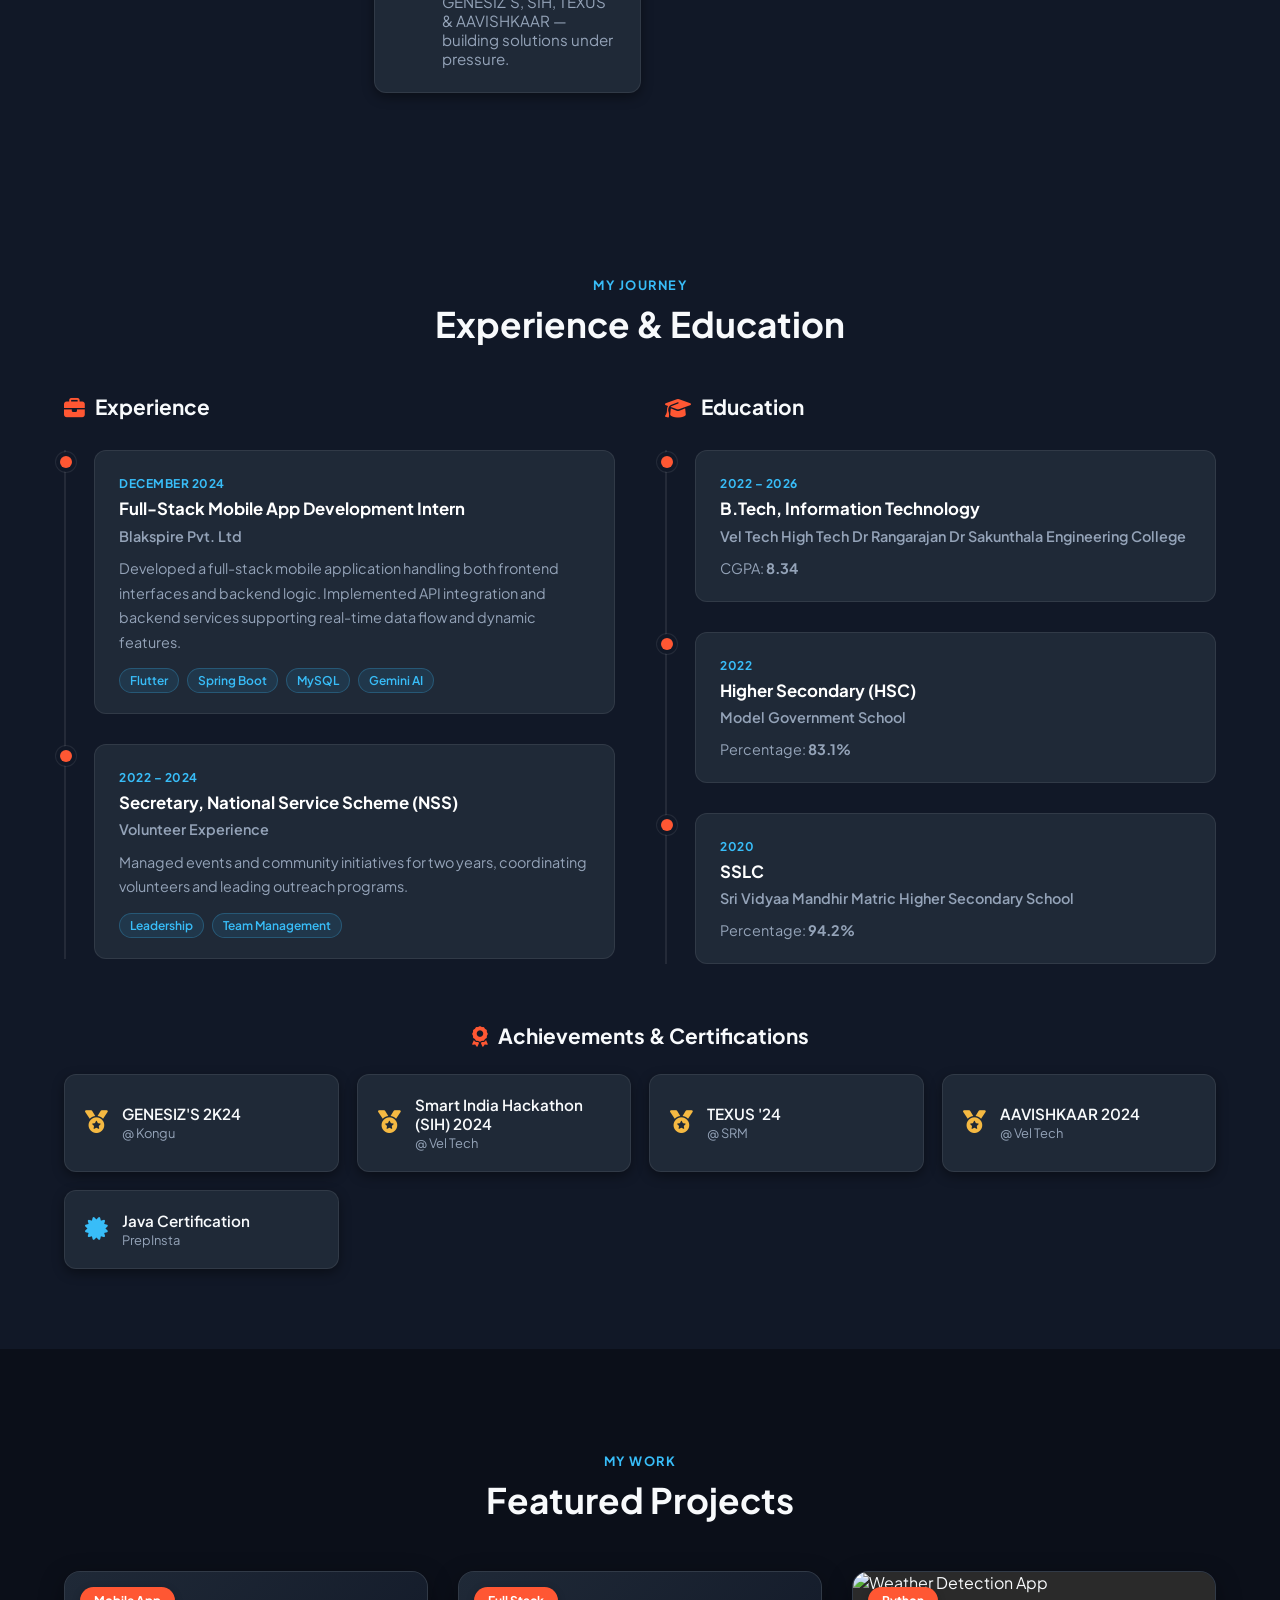
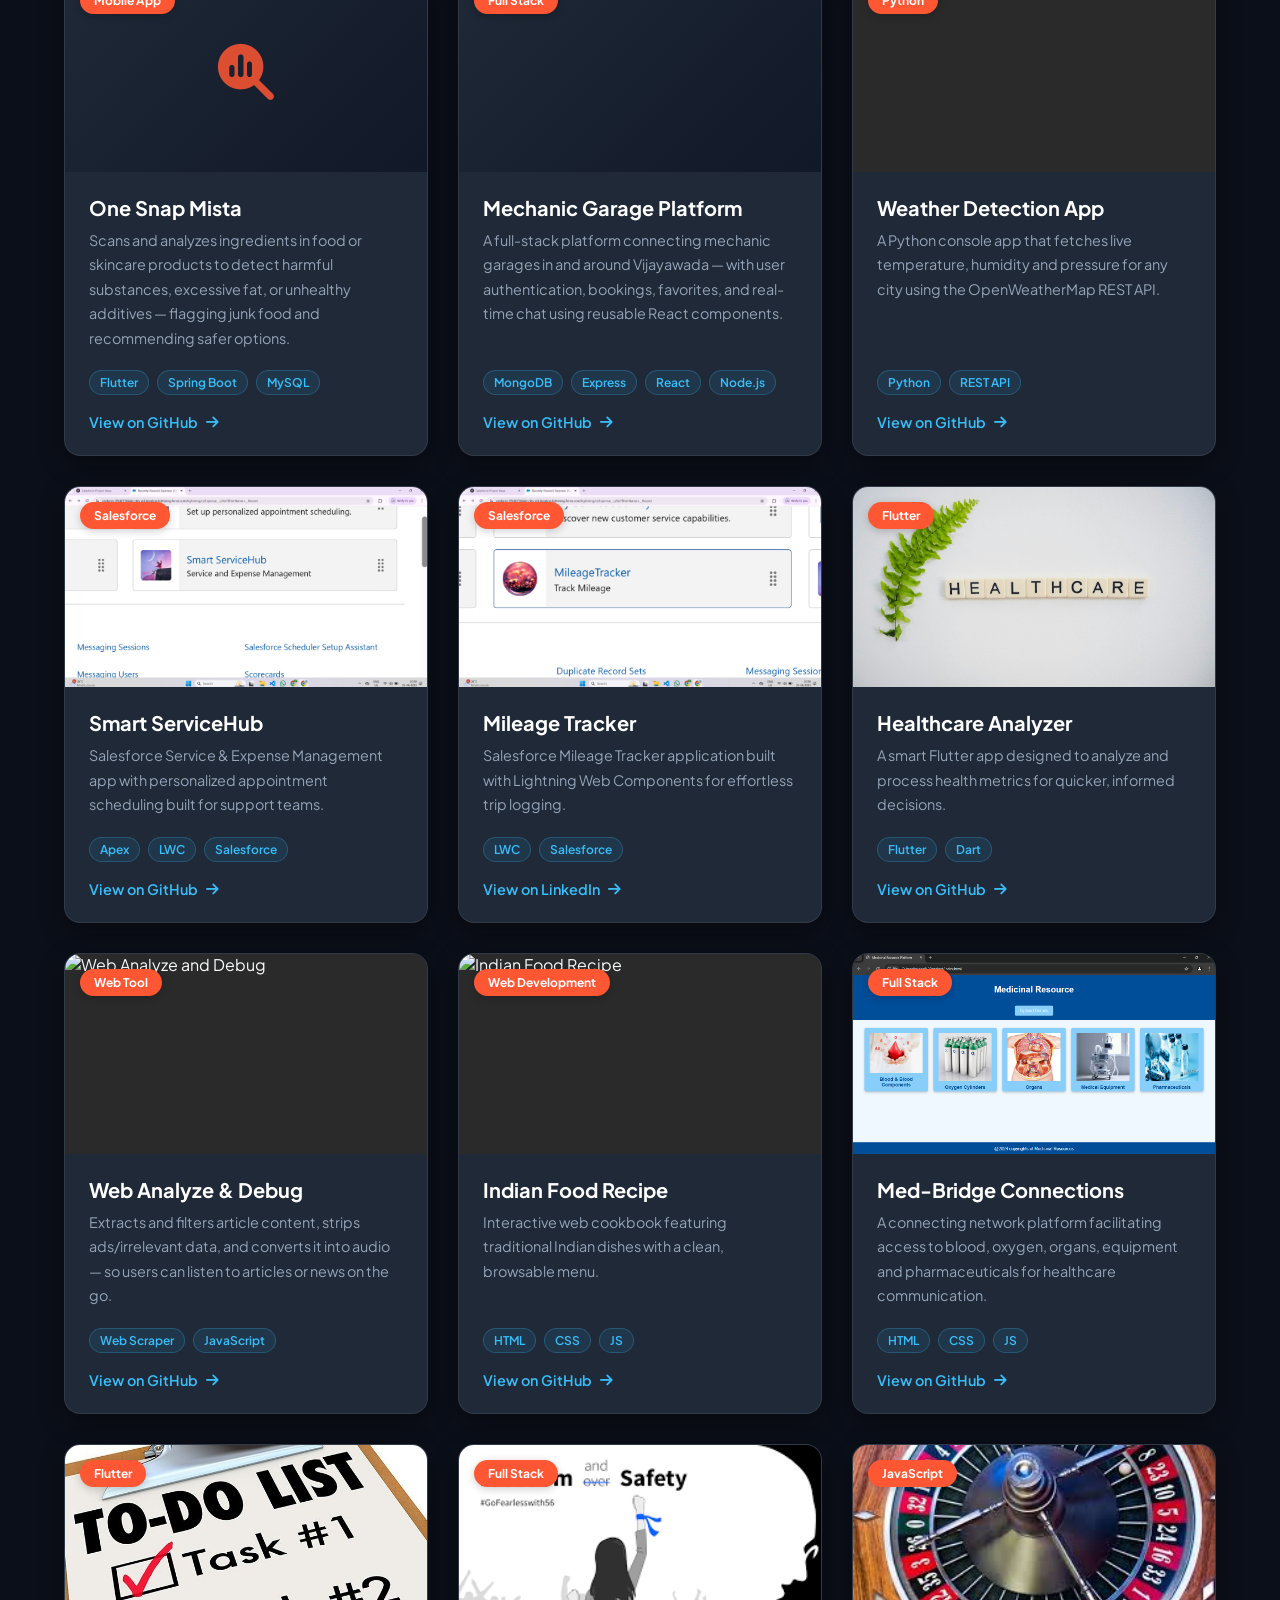
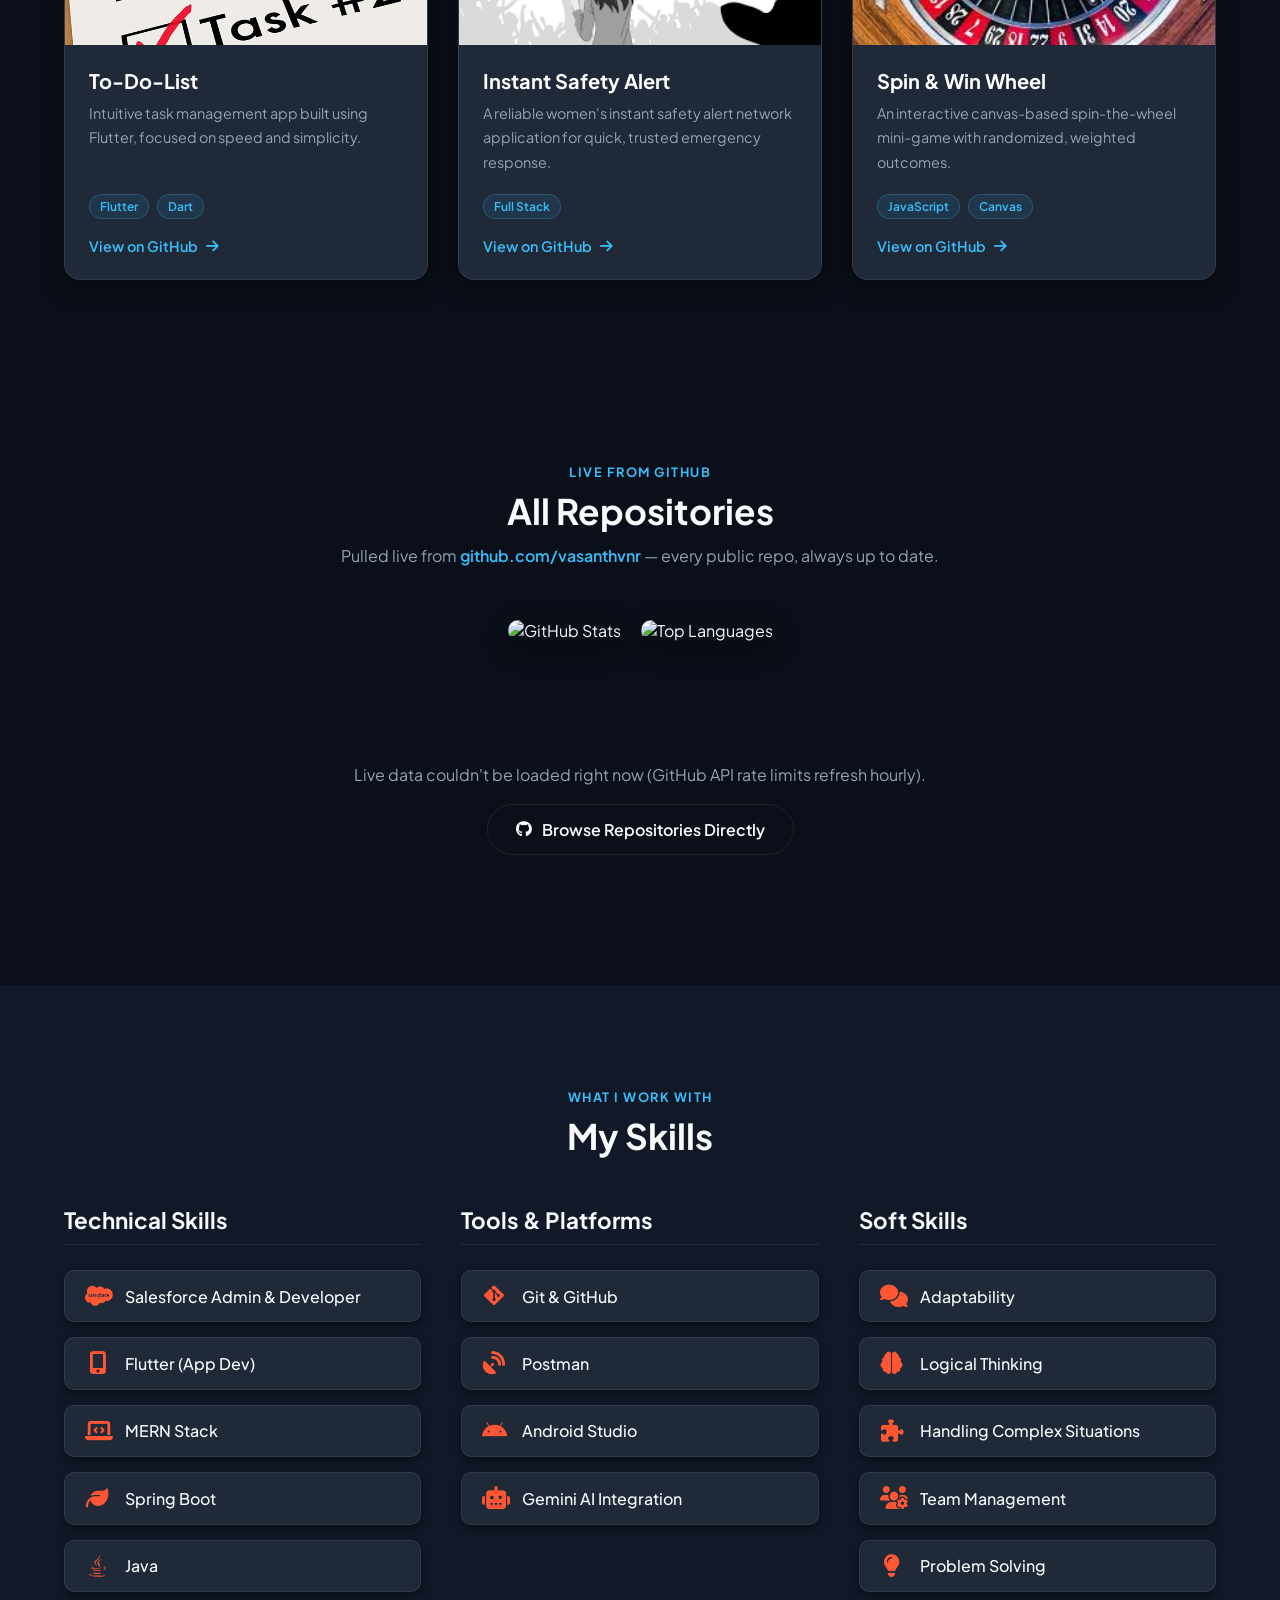
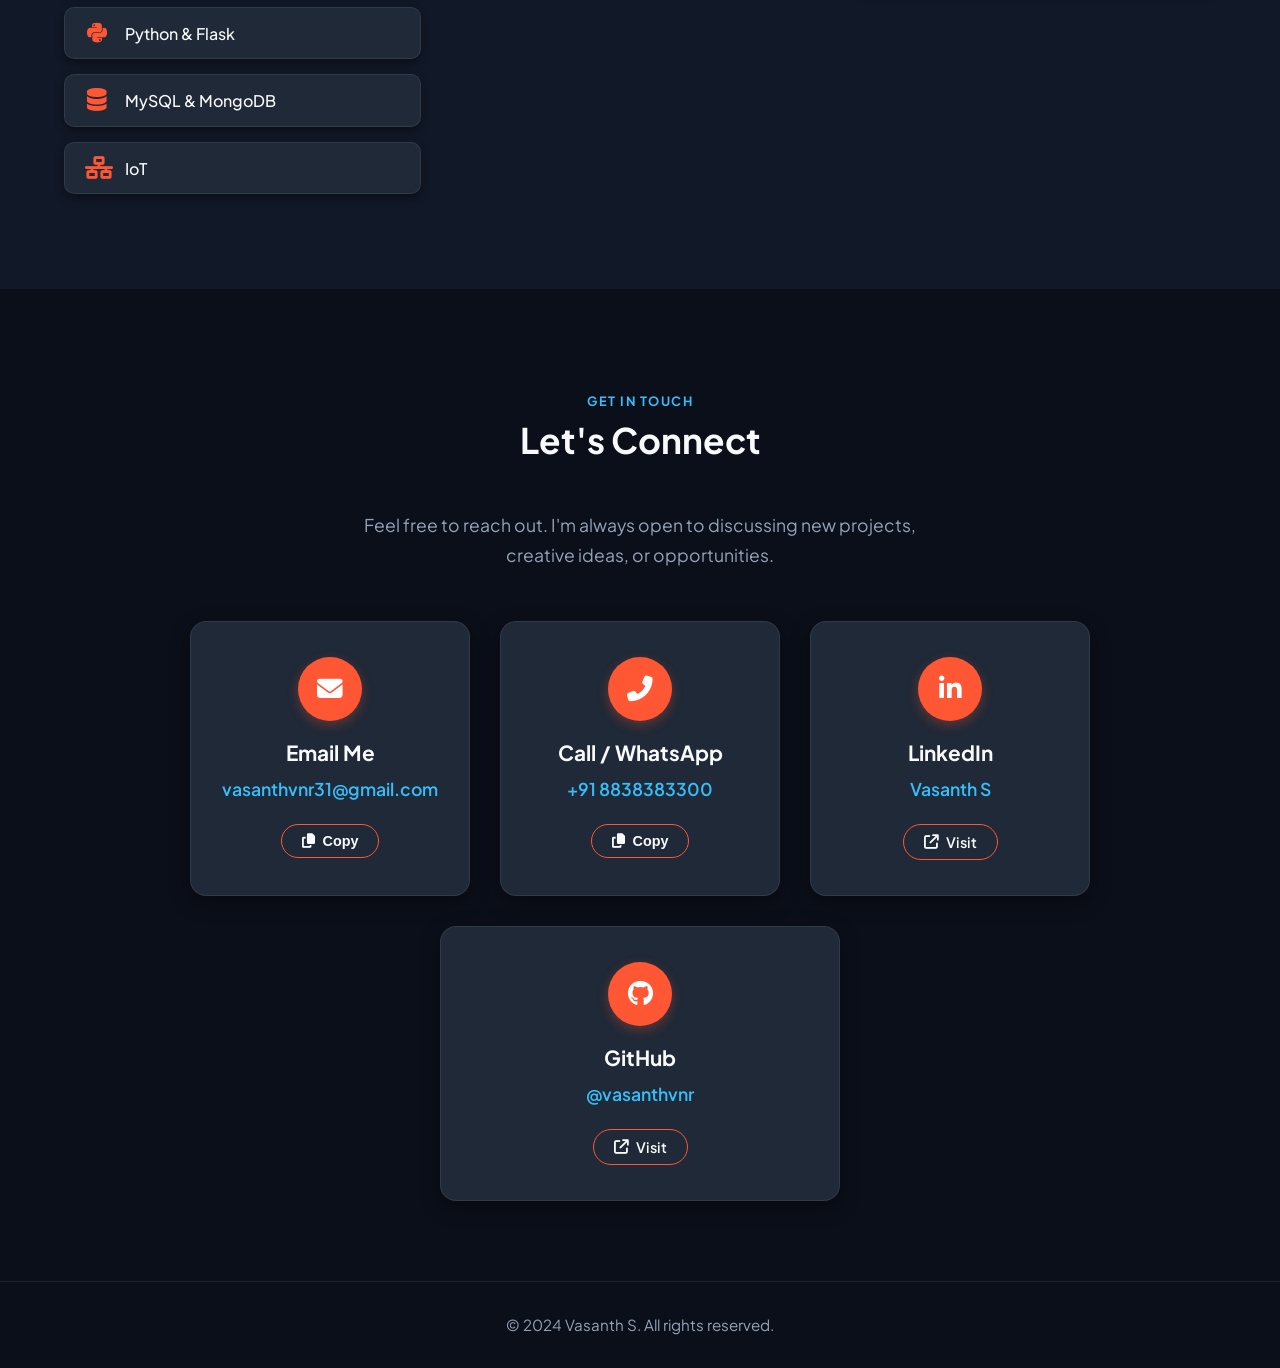
==== commit d38d4e0d: "Change CGPA value in index.html Updated CGPA value from 8.34 to 8.44." ====
--- a/index.html
+++ b/index.html
@@ -77,7 +77,7 @@
               <span class="hero-stat-label">Projects Shipped</span>
             </div>
             <div class="hero-stat">
-              <span class="hero-stat-num">8.34</span>
+              <span class="hero-stat-num">8.44</span>
               <span class="hero-stat-label">CGPA</span>
             </div>
             <div class="hero-stat">
